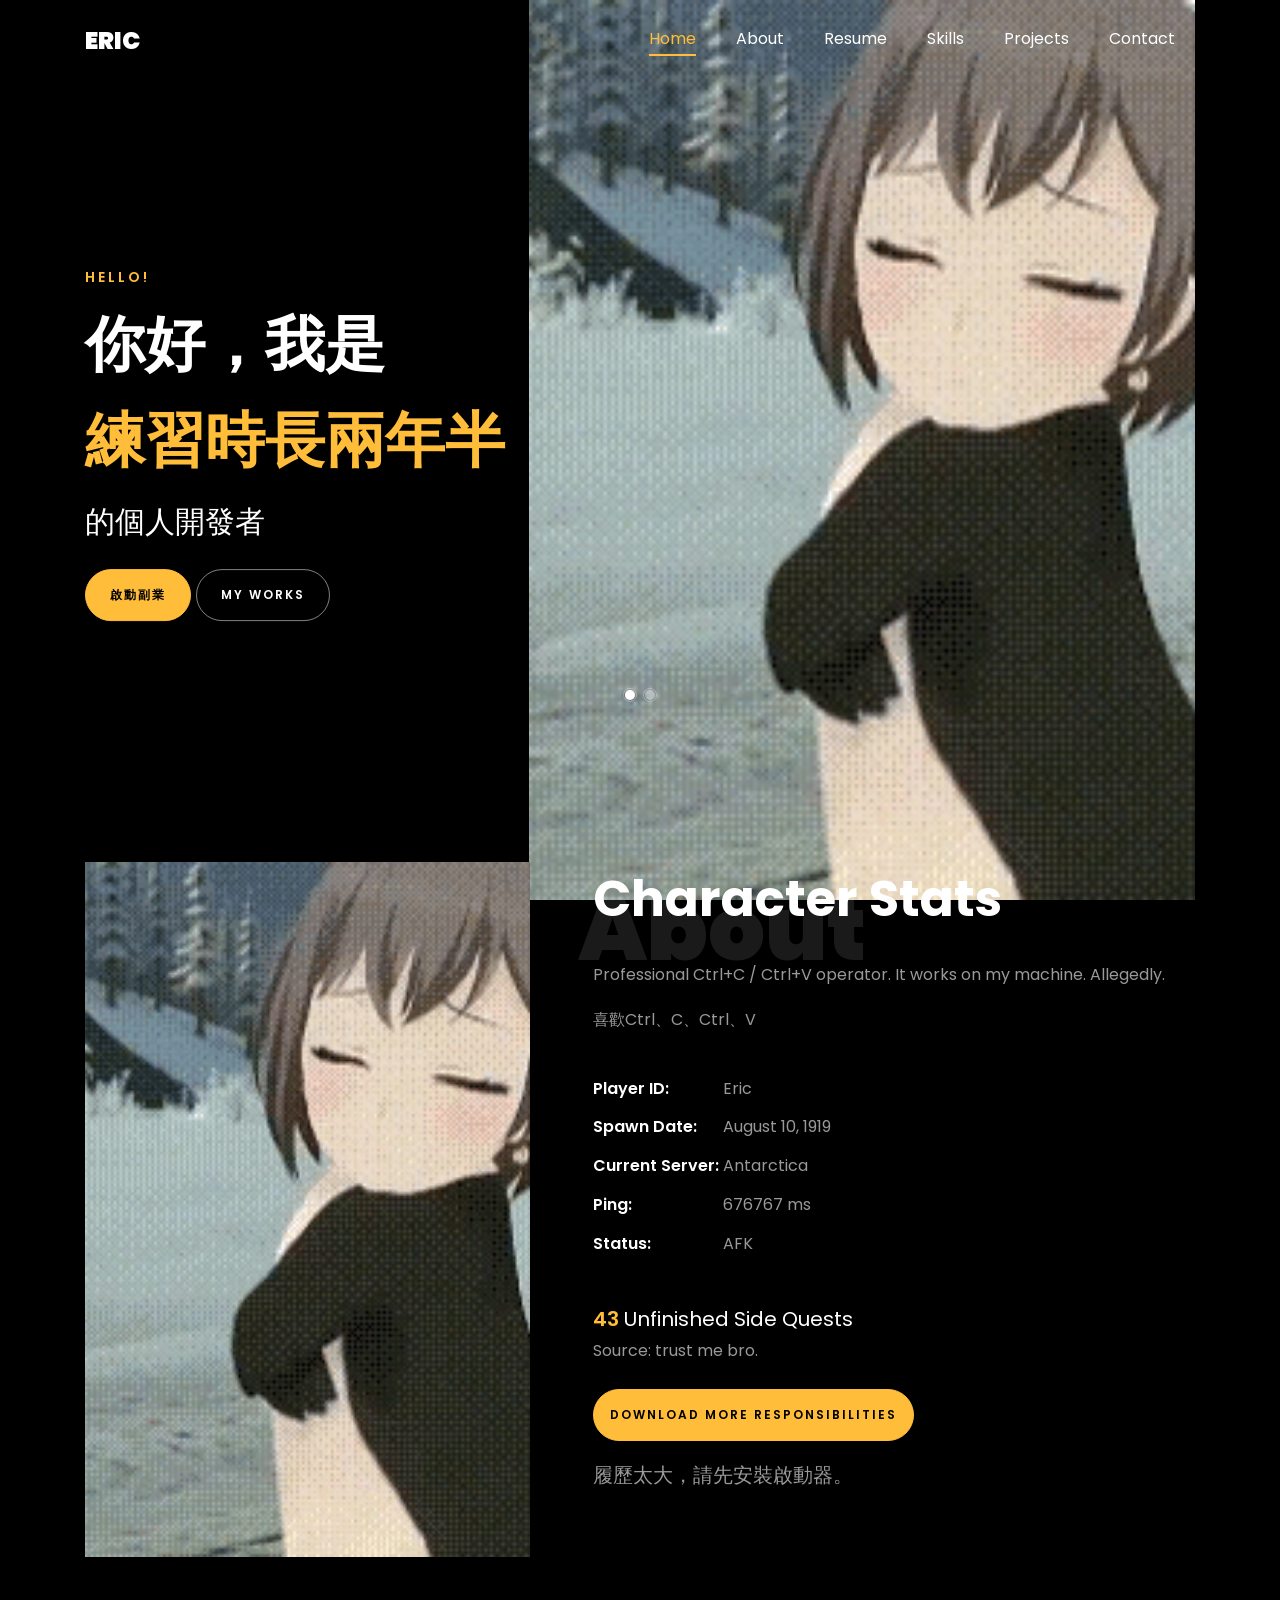
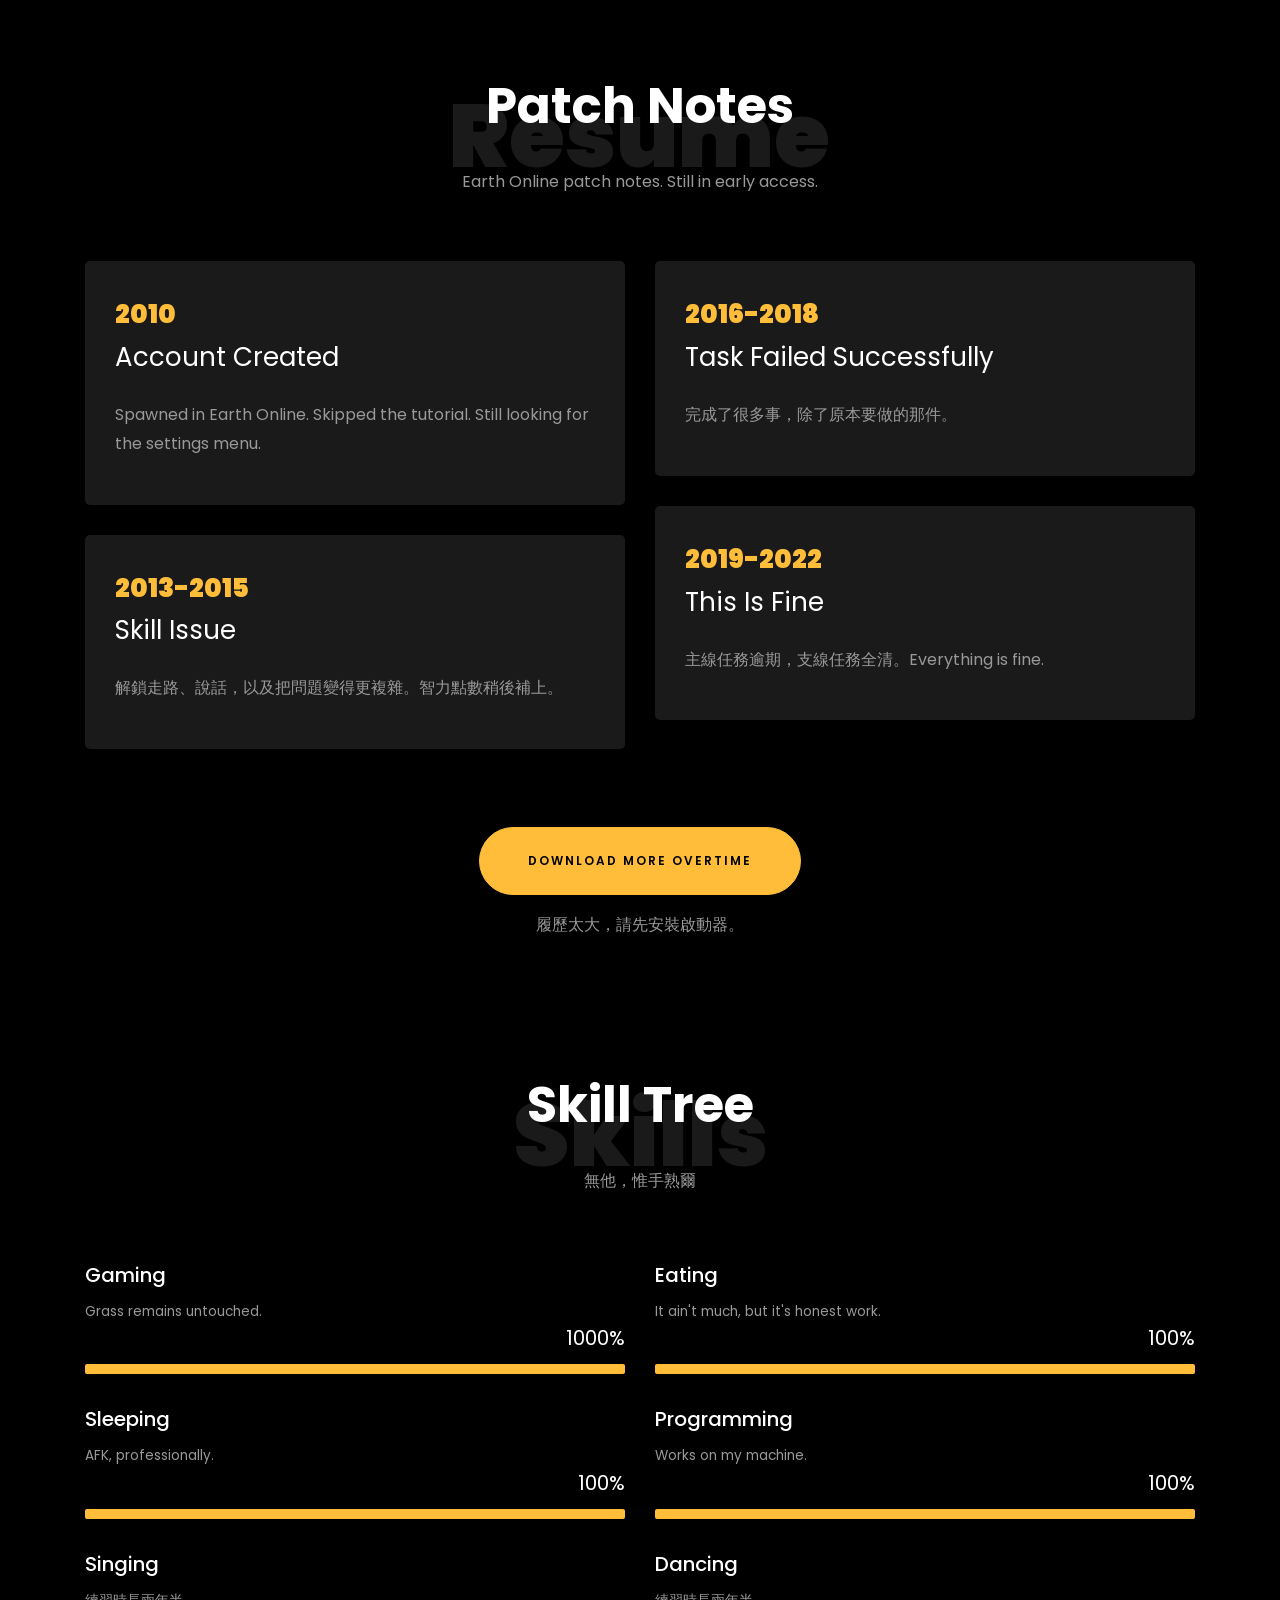
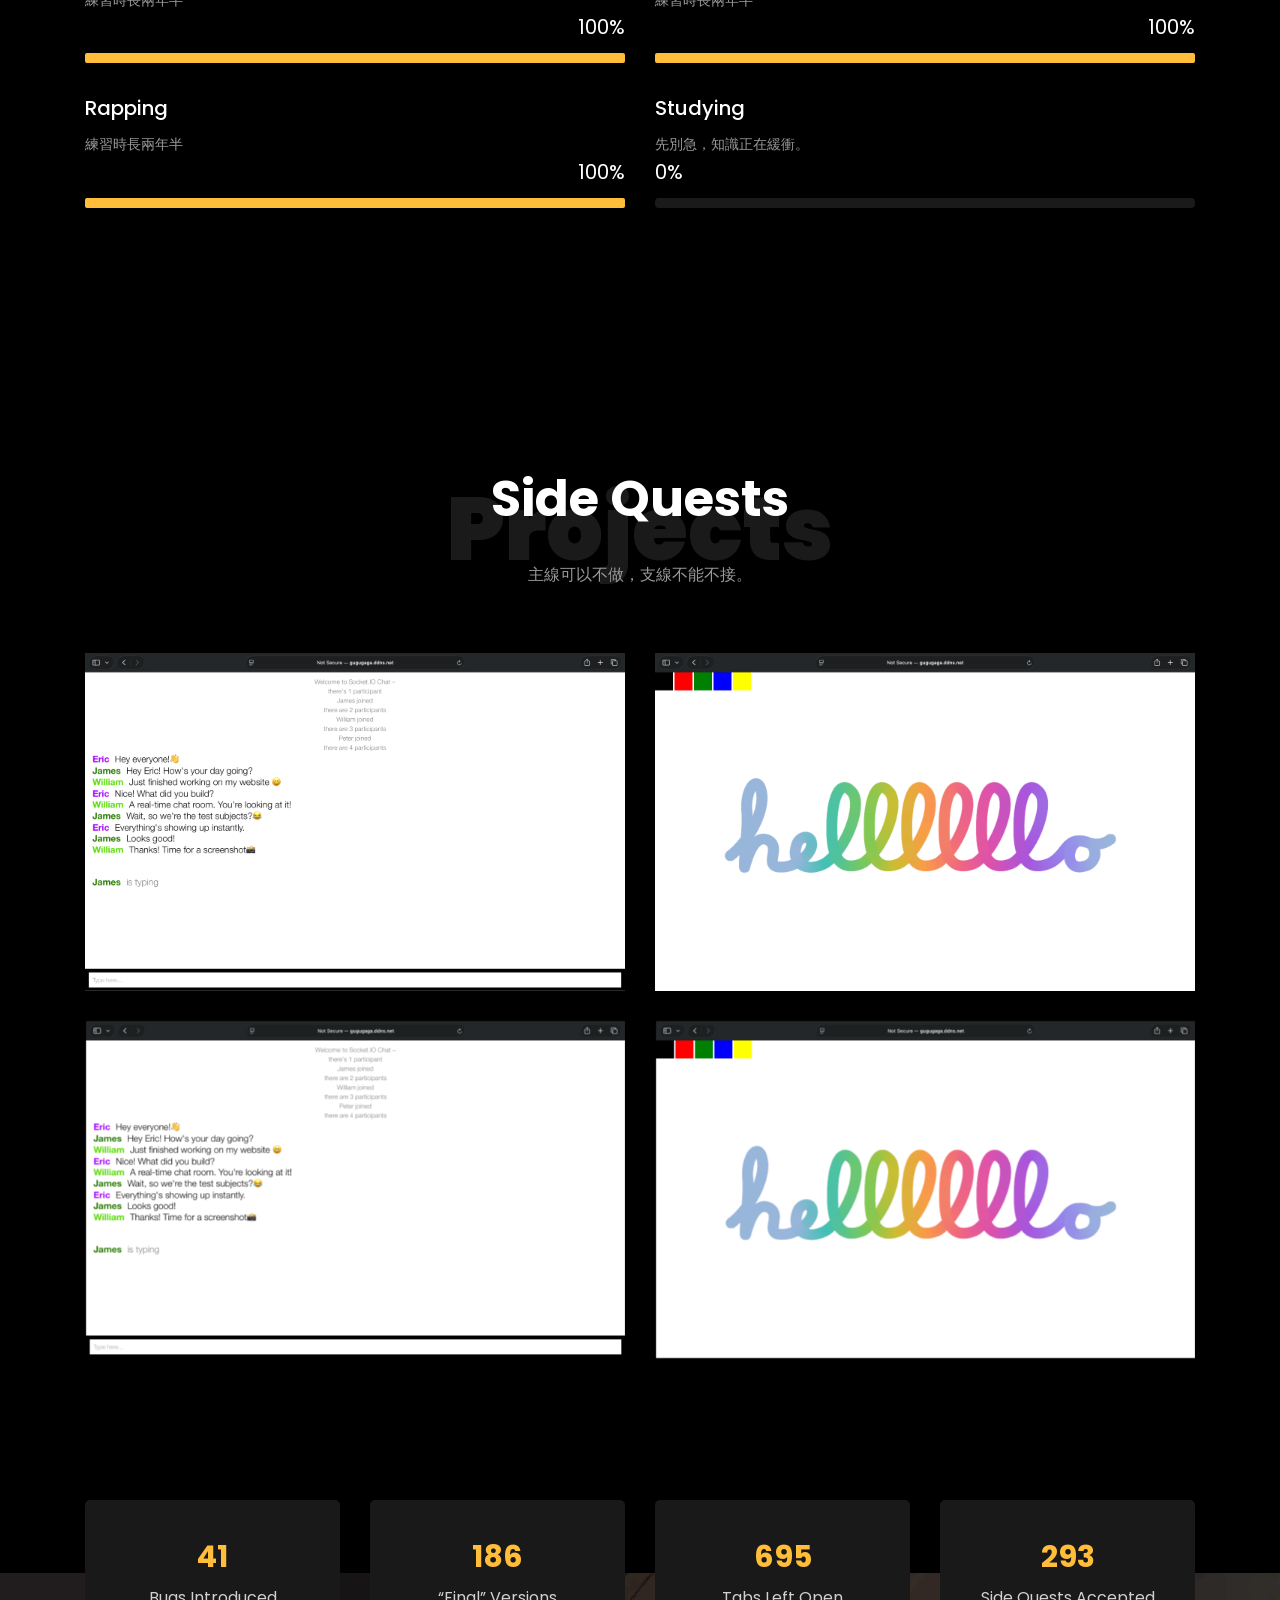
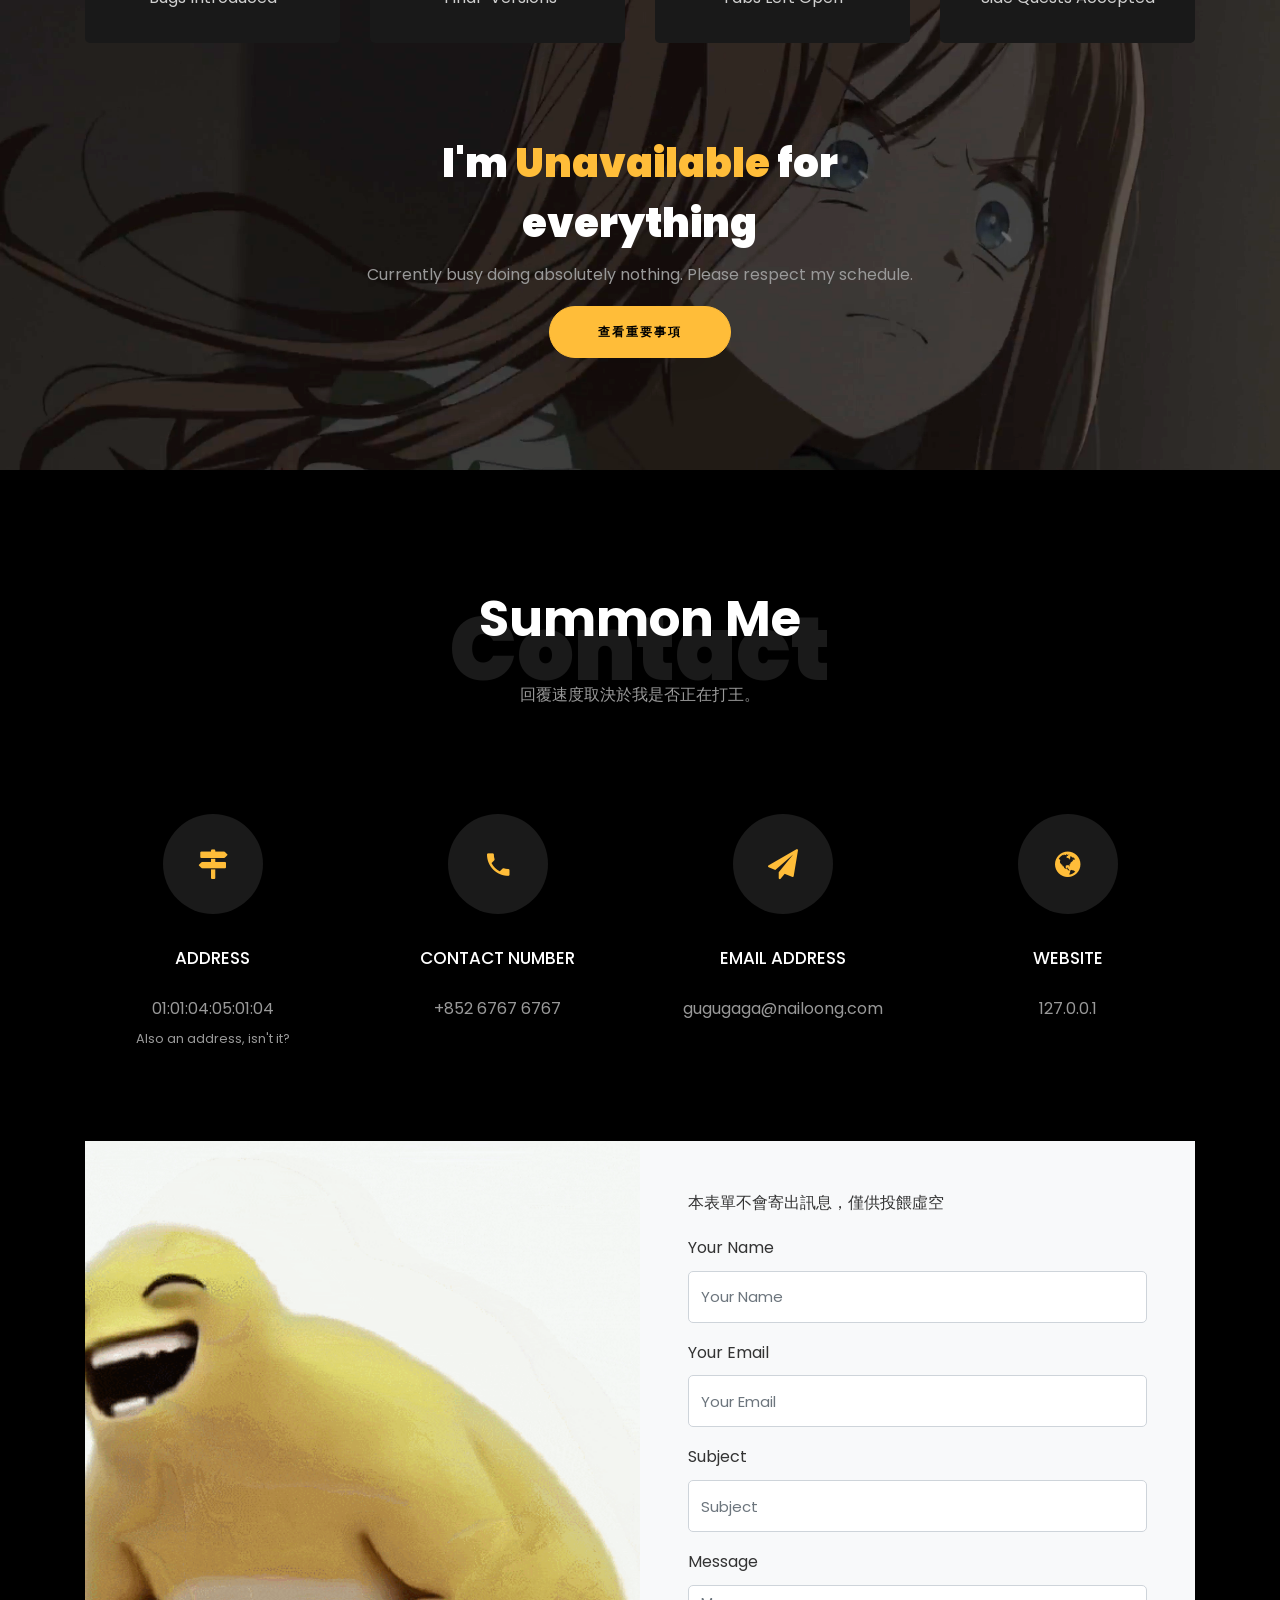
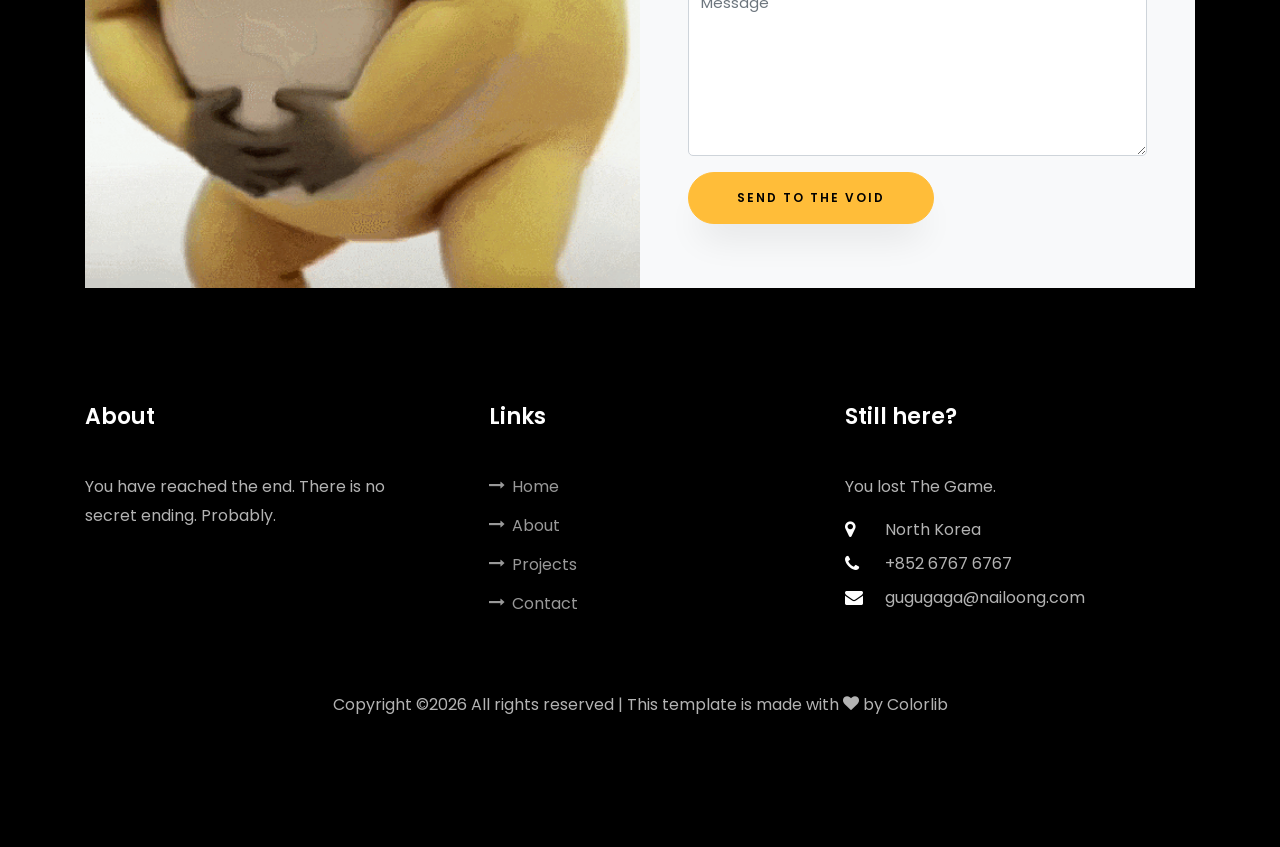
==== index.html @ 56b6d9bb "Make Projects a four-card grid matching screenshot proportions" ====
<!DOCTYPE html>
<html lang="en">
  <head>
    <title>Eric.exe — Task Failed Successfully</title>
	<link rel="icon" href="images/icon.png" type="image/png">
    <meta charset="utf-8">
    <meta name="viewport" content="width=device-width, initial-scale=1, shrink-to-fit=no">
    
    <link href="https://fonts.googleapis.com/css?family=Poppins:100,200,300,400,500,600,700,800,900" rel="stylesheet">

    <link rel="stylesheet" href="css/open-iconic-bootstrap.min.css">
    <link rel="stylesheet" href="css/animate.css">
    
    <link rel="stylesheet" href="css/owl.carousel.min.css">
    <link rel="stylesheet" href="css/owl.theme.default.min.css">
    <link rel="stylesheet" href="css/magnific-popup.css">

    <link rel="stylesheet" href="css/aos.css">

    <link rel="stylesheet" href="css/ionicons.min.css">
    
    <link rel="stylesheet" href="css/flaticon.css">
    <link rel="stylesheet" href="css/icomoon.css">
    <link rel="stylesheet" href="css/style.css">
    <link rel="stylesheet" href="css/meme.css">
  </head>
  <body data-spy="scroll" data-target=".site-navbar-target" data-offset="300">
	  
	  
    <nav class="navbar navbar-expand-lg navbar-dark ftco_navbar ftco-navbar-light site-navbar-target" id="ftco-navbar">
	    <div class="container">
	      <a class="navbar-brand" href="index.html">Eric</a>
	      <button class="navbar-toggler js-fh5co-nav-toggle fh5co-nav-toggle" type="button" data-toggle="collapse" data-target="#ftco-nav" aria-controls="ftco-nav" aria-expanded="false" aria-label="Toggle navigation">
	        <span class="oi oi-menu"></span> Menu
	      </button>

	      <div class="collapse navbar-collapse" id="ftco-nav">
	        <ul class="navbar-nav nav ml-auto">
	          <li class="nav-item"><a href="#home-section" class="nav-link"><span>Home</span></a></li>
	          <li class="nav-item"><a href="#about-section" class="nav-link"><span>About</span></a></li>
	          <li class="nav-item"><a href="#resume-section" class="nav-link"><span>Resume</span></a></li>
	          <li class="nav-item"><a href="#skills-section" class="nav-link"><span>Skills</span></a></li>
	          <li class="nav-item"><a href="#projects-section" class="nav-link"><span>Projects</span></a></li>
	          <li class="nav-item"><a href="#contact-section" class="nav-link"><span>Contact</span></a></li>
	        </ul>
	      </div>
	    </div>
	  </nav>
	  <section id="home-section" class="hero">
		  <div class="home-slider  owl-carousel">
	      <div class="slider-item ">
	      	<div class="overlay"></div>
	        <div class="container">
	          <div class="row d-md-flex no-gutters slider-text align-items-end justify-content-end" data-scrollax-parent="true">
	          	<div class="one-third js-fullheight order-md-last img" style="background-image:url(images/bg_1.gif);">
	          		<div class="overlay"></div>
	          	</div>
		          <div class="one-forth d-flex  align-items-center ftco-animate" data-scrollax=" properties: { translateY: '70%' }">
		          	<div class="text">
		          		<span class="subheading">Hello!</span>
			            <h1 class="mb-4 mt-3">你好，我是</h1>
			            <h1 class="mb-4 mt-3"><span>練習時長兩年半</span></h1>
			            <h2 class="mb-4">的個人開發者</h2>
			            <p><a href="https://ys.mihoyo.com/" target="_blank" rel="noopener noreferrer" class="btn btn-primary py-3 px-4">啟動副業</a> <a href="https://www.youtube.com/watch?v=dQw4w9WgXcQ" target="_blank" rel="noopener noreferrer" class="btn btn-white btn-outline-white py-3 px-4">My works</a></p>
		            </div>
		          </div>
	        	</div>
	        </div>
	      </div>

	      <div class="slider-item">
	      	<div class="overlay"></div>
	        <div class="container">
	          <div class="row d-flex no-gutters slider-text align-items-end justify-content-end" data-scrollax-parent="true">
	          	<div class="one-third js-fullheight order-md-last img" style="background-image:url(images/bg_2.webp);">
	          		<div class="overlay"></div>
	          	</div>
		          <div class="one-forth d-flex align-items-center ftco-animate" data-scrollax=" properties: { translateY: '70%' }">
		          	<div class="text">
		          		<span class="subheading">Hello!</span>
			            <h1 class="mb-4 mt-3">I'm the <span>Endmin.</span></h1>
                    <h2 class="mb-4">Let him cook. The factory is on fire.</h2>
			            <p><a href="https://endfield.gryphline.com/" target="_blank" rel="noopener noreferrer" class="btn btn-primary py-3 px-4">Let Me Cook</a> <a href="https://www.google.com/maps" target="_blank" rel="noopener noreferrer" class="btn btn-white btn-outline-white py-3 px-4">Touch Grass</a></p>
		            </div>
		          </div>
	        	</div>
	        </div>
	      </div>
	    </div>
    </section>

    <section class="ftco-about img ftco-section ftco-no-pb" id="about-section">
    	<div class="container">
    		<div class="row d-flex">
    			<div class="col-md-6 col-lg-5 d-flex">
    				<div class="img-about img d-flex align-items-stretch">
    					<div class="overlay"></div>
	    				<div class="img d-flex align-self-stretch align-items-center" style="background-image:url(images/bg_1.gif);">
	    				</div>
    				</div>
    			</div>
    			<div class="col-md-6 col-lg-7 pl-lg-5 pb-5">
    				<div class="row justify-content-start pb-3">
		          <div class="col-md-12 heading-section ftco-animate">
		          	<h1 class="big">About</h1>
		            <h2 class="mb-4">Character Stats</h2>
		            <p>Professional Ctrl+C / Ctrl+V operator. It works on my machine. Allegedly.</p>
					<p>喜歡Ctrl、C、Ctrl、V</p>
		            <ul class="about-info mt-4 px-md-0 px-2">
		            	<li class="d-flex"><span>Player ID:</span> <span>Eric</span></li>
		            	<li class="d-flex"><span>Spawn Date:</span> <span>August 10, 1919</span></li>
		            	<li class="d-flex"><span>Current Server:</span> <span>Antarctica</span></li>
		            	<li class="d-flex"><span>Ping:</span> <span>676767 ms</span></li>
		            	<li class="d-flex"><span>Status:</span> <span>AFK</span></li>
		            </ul>
		          </div>
		        </div>
	          <div class="counter-wrap ftco-animate d-flex mt-md-3">
              <div class="text">
              	<p class="mb-4">
	                <span class="number" data-number="120">120</span>
	                <span>Unfinished Side Quests</span>
                    <small class="d-block">Source: trust me bro.</small>
                </p>
                <p><a href="https://sg-public-api.hoyoverse.com/event/download_porter/trace/hyp_global/hyphoyoverse/default?url=https%3A%2F%2Fhoyoplay.hoyoverse.com%2F" class="btn btn-primary py-3 px-3">Download More Responsibilities</a></p>
                <p>履歷太大，請先安裝啟動器。</p>
              </div>
	          </div>
	        </div>
        </div>
    	</div>
    </section>

    <section class="ftco-section ftco-no-pb" id="resume-section">
    	<div class="container">
    		<div class="row justify-content-center pb-5">
          <div class="col-md-10 heading-section text-center ftco-animate">
          	<h1 class="big big-2">Resume</h1>
            <h2 class="mb-4">Patch Notes</h2>
            <p>Earth Online patch notes. Still in early access.</p>
          </div>
        </div>
		<div class="row">
			<div class="col-md-6">
				<div class="resume-wrap ftco-animate">
					<span class="date">2010</span>
					<h2>Account Created</h2>
					<p class="mt-4">Spawned in Earth Online. Skipped the tutorial. Still looking for the settings menu.</p>
				</div>
				<div class="resume-wrap ftco-animate">
					<span class="date">2013-2015</span>
					<h2>Skill Issue</h2>
					<p class="mt-4">解鎖走路、說話，以及把問題變得更複雜。智力點數稍後補上。</p>
				</div>
			</div>

			<div class="col-md-6">
				<div class="resume-wrap ftco-animate">
					<span class="date">2016-2018</span>
					<h2>Task Failed Successfully</h2>
					<p class="mt-4">完成了很多事，除了原本要做的那件。</p>
				</div>
				<div class="resume-wrap ftco-animate">
					<span class="date">2019-2022</span>
					<h2>This Is Fine</h2>
					<p class="mt-4">主線任務逾期，支線任務全清。Everything is fine.</p>
				</div>
			</div>
		</div>
    		<div class="row justify-content-center mt-5">
    			<div class="col-md-6 text-center ftco-animate">
    				<p><a href="https://launcher.gryphline.com/s/zpEg5p" class="btn btn-primary py-4 px-5">Download More Overtime</a></p>
                <p>履歷太大，請先安裝啟動器。</p>
    			</div>
    		</div>
    	</div>
    </section>


		<section class="ftco-section" id="skills-section">
			<div class="container">
				<div class="row justify-content-center pb-5">
          <div class="col-md-12 heading-section text-center ftco-animate">
          	<h1 class="big big-2">Skills</h1>
            <h2 class="mb-4">Skill Tree</h2>
            <p>無他，惟手熟爾</p>
          </div>
        </div>
				<div class="row">
					<div class="col-md-6 animate-box">
						<div class="progress-wrap ftco-animate">
							<h3>Gaming</h3>
                            <p class="skill-caption">Grass remains untouched.</p>
							<div class="progress">
							 	<div class="progress-bar color-1" role="progressbar" aria-valuenow="100"
							  	aria-valuemin="0" aria-valuemax="100" style="width:100%">
							    <span>1000%</span>
							  	</div>
							</div>
						</div>
					</div>
					<div class="col-md-6 animate-box">
						<div class="progress-wrap ftco-animate">
							<h3>Eating</h3>
                            <p class="skill-caption">It ain't much, but it's honest work.</p>
							<div class="progress">
							 	<div class="progress-bar color-2" role="progressbar" aria-valuenow="100"
							  	aria-valuemin="0" aria-valuemax="100" style="width:100%">
							    <span>100%</span>
							  	</div>
							</div>
						</div>
					</div>
					<div class="col-md-6 animate-box">
						<div class="progress-wrap ftco-animate">
							<h3>Sleeping</h3>
                            <p class="skill-caption">AFK, professionally.</p>
							<div class="progress">
							 	<div class="progress-bar color-3" role="progressbar" aria-valuenow="100"
							  	aria-valuemin="0" aria-valuemax="100" style="width:100%">
							    <span>100%</span>
							  	</div>
							</div>
						</div>
					</div>
					<div class="col-md-6 animate-box">
						<div class="progress-wrap ftco-animate">
							<h3>Programming</h3>
                            <p class="skill-caption">Works on my machine.</p>
							<div class="progress">
							 	<div class="progress-bar color-4" role="progressbar" aria-valuenow="100"
							  	aria-valuemin="0" aria-valuemax="100" style="width:100%">
							    <span>100%</span>
							  	</div>
							</div>
						</div>
					</div>
					<div class="col-md-6 animate-box">
						<div class="progress-wrap ftco-animate">
							<h3>Singing</h3>
                            <p class="skill-caption">練習時長兩年半</p>
							<div class="progress">
							 	<div class="progress-bar color-5" role="progressbar" aria-valuenow="100"
							  	aria-valuemin="0" aria-valuemax="100" style="width:100%">
							    <span>100%</span>
							  	</div>
							</div>
						</div>
					</div>
					<div class="col-md-6 animate-box">
						<div class="progress-wrap ftco-animate">
							<h3>Dancing</h3>
                            <p class="skill-caption">練習時長兩年半</p>
							<div class="progress">
							 	<div class="progress-bar color-5" role="progressbar" aria-valuenow="100"
							  	aria-valuemin="0" aria-valuemax="100" style="width:100%">
							    <span>100%</span>
							  	</div>
							</div>
						</div>
					</div>
					<div class="col-md-6 animate-box">
						<div class="progress-wrap ftco-animate">
							<h3>Rapping</h3>
                            <p class="skill-caption">練習時長兩年半</p>
							<div class="progress">
							 	<div class="progress-bar color-5" role="progressbar" aria-valuenow="100"
							  	aria-valuemin="0" aria-valuemax="100" style="width:100%">
							    <span>100%</span>
							  	</div>
							</div>
						</div>
					</div>
					<div class="col-md-6 animate-box">
						<div class="progress-wrap ftco-animate">
							<h3>Studying</h3>
                            <p class="skill-caption">先別急，知識正在緩衝。</p>
							<div class="progress">
							 	<div class="progress-bar color-6" role="progressbar" aria-valuenow="0"
							  	aria-valuemin="0" aria-valuemax="100" style="width:0%">
							    <span>0%</span>
							  	</div>
							</div>
						</div>
					</div>
				</div>
			</div>
		</section>
 

    <section class="ftco-section ftco-project" id="projects-section">
    	<div class="container">
    		<div class="row justify-content-center pb-5">
          <div class="col-md-12 heading-section text-center ftco-animate">
          	<h1 class="big big-2">Projects</h1>
            <h2 class="mb-4">Side Quests</h2>
            <p>主線可以不做，支線不能不接。</p>
          </div>
        </div>
        <div class="row">
          <div class="col-md-6">
            <div class="project img ftco-animate d-flex justify-content-center align-items-center" style="background-image: url(images/chat_app.png);">
              <div class="overlay"></div>
              <div class="text text-center p-4">
                <h3><a href="#">Branding &amp; Illustration Design</a></h3>
                <span>Web Design</span>
              </div>
            </div>
          </div>
          <div class="col-md-6">
            <div class="project img ftco-animate d-flex justify-content-center align-items-center" style="background-image: url(images/white_board.png);">
              <div class="overlay"></div>
              <div class="text text-center p-4">
                <h3><a href="#">Branding &amp; Illustration Design</a></h3>
                <span>Web Design</span>
              </div>
            </div>
          </div>
          <div class="col-md-6">
            <div class="project img ftco-animate d-flex justify-content-center align-items-center" style="background-image: url(images/chat_app.png);">
              <div class="overlay"></div>
              <div class="text text-center p-4">
                <h3><a href="#">Branding &amp; Illustration Design</a></h3>
                <span>Web Design</span>
              </div>
            </div>
          </div>
          <div class="col-md-6">
            <div class="project img ftco-animate d-flex justify-content-center align-items-center" style="background-image: url(images/white_board.png);">
              <div class="overlay"></div>
              <div class="text text-center p-4">
                <h3><a href="#">Branding &amp; Illustration Design</a></h3>
                <span>Web Design</span>
              </div>
            </div>
          </div>
        </div>
    	</div>
    </section>


    <section class="ftco-section ftco-no-pt ftco-no-pb ftco-counter img" id="section-counter">
    	<div class="container">
				<div class="row d-md-flex align-items-center">
          <div class="col-md d-flex justify-content-center counter-wrap ftco-animate">
            <div class="block-18">
              <div class="text">
                <strong class="number" data-number="114">114</strong>
                <span>Bugs Introduced</span>
              </div>
            </div>
          </div>
          <div class="col-md d-flex justify-content-center counter-wrap ftco-animate">
            <div class="block-18">
              <div class="text">
                <strong class="number" data-number="514">514</strong>
                <span>“Final” Versions</span>
              </div>
            </div>
          </div>
          <div class="col-md d-flex justify-content-center counter-wrap ftco-animate">
            <div class="block-18">
              <div class="text">
                <strong class="number" data-number="1919">1919</strong>
                <span>Tabs Left Open</span>
              </div>
            </div>
          </div>
          <div class="col-md d-flex justify-content-center counter-wrap ftco-animate">
            <div class="block-18">
              <div class="text">
                <strong class="number" data-number="810">810</strong>
                <span>Side Quests Accepted</span>
              </div>
            </div>
          </div>
        </div>
      </div>
    </section>

    <section class="ftco-section ftco-hireme img margin-top" style="background-image: url(images/bg_3.png)">
			<div class="container">
				<div class="row justify-content-center">
					<div class="col-md-7 ftco-animate text-center">
						<h2>I'm <span>Unavailable</span> for everything</h2>
						<p>Currently busy doing absolutely nothing. Please respect my schedule.</p>
						<p class="mb-0"><a href="https://ys.mihoyo.com/cloud/" target="_blank" rel="noopener noreferrer" class="btn btn-primary py-3 px-5">查看重要事項</a></p>
					</div>
				</div>
			</div>
		</section>

    <section class="ftco-section contact-section ftco-no-pb" id="contact-section">
      <div class="container">
      	<div class="row justify-content-center mb-5 pb-3">
          <div class="col-md-7 heading-section text-center ftco-animate">
            <h1 class="big big-2">Contact</h1>
            <h2 class="mb-4">Summon Me</h2>
            <p>回覆速度取決於我是否正在打王。</p>
          </div>
        </div>

        <div class="row d-flex contact-info mb-5">
          <div class="col-md-6 col-lg-3 d-flex ftco-animate">
          	<div class="align-self-stretch box p-4 text-center">
          		<div class="icon d-flex align-items-center justify-content-center">
          			<span class="icon-map-signs"></span>
          		</div>
          		<h3 class="mb-4">Address</h3>
	            <p>01:01:04:05:01:04<br><small>Also an address, isn't it?</small></p>
	          </div>
          </div>
          <div class="col-md-6 col-lg-3 d-flex ftco-animate">
          	<div class="align-self-stretch box p-4 text-center">
          		<div class="icon d-flex align-items-center justify-content-center">
          			<span class="icon-phone2"></span>
          		</div>
          		<h3 class="mb-4">Contact Number</h3>
	            <p>+852 6767 6767</p>
	          </div>
          </div>
          <div class="col-md-6 col-lg-3 d-flex ftco-animate">
          	<div class="align-self-stretch box p-4 text-center">
          		<div class="icon d-flex align-items-center justify-content-center">
          			<span class="icon-paper-plane"></span>
          		</div>
          		<h3 class="mb-4">Email Address</h3>
	            <p>gugugaga@nailoong.com</p>
	          </div>
          </div>
          <div class="col-md-6 col-lg-3 d-flex ftco-animate">
          	<div class="align-self-stretch box p-4 text-center">
          		<div class="icon d-flex align-items-center justify-content-center">
          			<span class="icon-globe"></span>
          		</div>
          		<h3 class="mb-4">Website</h3>
	            <p>127.0.0.1</p>
	          </div>
          </div>
        </div>

        <div class="row no-gutters block-9">
          <div class="col-md-6 order-md-last d-flex">
            <form id="void-form" class="bg-light p-4 p-md-5 contact-form" onsubmit="return false;" aria-describedby="void-note">
              <p id="void-note">本表單不會寄出訊息，僅供投餵虛空</p>
              <div class="form-group">
                <label for="void-name">Your Name</label>
                <input id="void-name" type="text" class="form-control" placeholder="Your Name">
              </div>
              <div class="form-group">
                <label for="void-email">Your Email</label>
                <input id="void-email" type="email" class="form-control" placeholder="Your Email">
              </div>
              <div class="form-group">
                <label for="void-subject">Subject</label>
                <input id="void-subject" type="text" class="form-control" placeholder="Subject">
              </div>
              <div class="form-group">
                <label for="void-message">Message</label>
                <textarea id="void-message" cols="30" rows="7" class="form-control" placeholder="Message"></textarea>
              </div>
              <div class="form-group">
                <button type="button" id="void-send" class="btn btn-primary py-3 px-5" disabled>Send to the Void</button>
                <p id="void-feedback" class="mt-3" role="status" aria-live="polite"></p>
                <noscript><p>虛空暫時離線。訊息未寄出。</p></noscript>
              </div>
            </form>
          
          </div>

          <div class="col-md-6 d-flex">
          	<div class="img" style="background-image: url(images/about.gif);"></div>
          </div>
        </div>
      </div>
    </section>
		

    <footer class="ftco-footer ftco-section">
      <div class="container">
        <div class="row mb-5">
          <div class="col-md">
            <div class="ftco-footer-widget mb-4">
              <h2 class="ftco-heading-2">About</h2>
              <p>You have reached the end. There is no secret ending. Probably.</p>
            </div>
          </div>
          <div class="col-md">
            <div class="ftco-footer-widget mb-4 ml-md-4">
              <h2 class="ftco-heading-2">Links</h2>
              <ul class="list-unstyled">
                <li><a href="#home-section"><span class="icon-long-arrow-right mr-2"></span>Home</a></li>
                <li><a href="#about-section"><span class="icon-long-arrow-right mr-2"></span>About</a></li>
                <li><a href="#projects-section"><span class="icon-long-arrow-right mr-2"></span>Projects</a></li>
                <li><a href="#contact-section"><span class="icon-long-arrow-right mr-2"></span>Contact</a></li>
              </ul>
            </div>
          </div>

          <div class="col-md">
            <div class="ftco-footer-widget mb-4">
            	<h2 class="ftco-heading-2">Still here?</h2>
            	<p>You lost The Game.</p>
            	<div class="block-23 mb-3">
	              <ul>
	                <li><span class="icon icon-map-marker"></span><span class="text">North Korea</span></li>
	                <li><span class="icon icon-phone"></span><span class="text">+852 6767 6767</span></li>
	                <li><span class="icon icon-envelope"></span><span class="text">gugugaga@nailoong.com</span></li>
	              </ul>
	            </div>
            </div>
          </div>
        </div>
        <div class="row">
          <div class="col-md-12 text-center">

            <p><!-- Link back to Colorlib can't be removed. Template is licensed under CC BY 3.0. -->
  Copyright &copy;<script>document.write(new Date().getFullYear());</script> All rights reserved | This template is made with <i class="icon-heart color-danger" aria-hidden="true"></i> by <a href="https://colorlib.com" target="_blank">Colorlib</a>
  <!-- Link back to Colorlib can't be removed. Template is licensed under CC BY 3.0. --></p>
          </div>
        </div>
      </div>
    </footer>
    
  

  <!-- loader -->
  <div id="ftco-loader" class="fullscreen"><svg class="circular" width="48px" height="48px"><circle class="path-bg" cx="24" cy="24" r="22" fill="none" stroke-width="4" stroke="#eeeeee"/><circle class="path" cx="24" cy="24" r="22" fill="none" stroke-width="4" stroke-miterlimit="10" stroke="#F96D00"/></svg></div>


  <script src="js/meme.js"></script>
  <script src="js/jquery.min.js"></script>
  <script src="js/jquery-migrate-3.0.1.min.js"></script>
  <script src="js/popper.min.js"></script>
  <script src="js/bootstrap.min.js"></script>
  <script src="js/jquery.easing.1.3.js"></script>
  <script src="js/jquery.waypoints.min.js"></script>
  <script src="js/jquery.stellar.min.js"></script>
  <script src="js/owl.carousel.min.js"></script>
  <script src="js/jquery.magnific-popup.min.js"></script>
  <script src="js/aos.js"></script>
  <script src="js/jquery.animateNumber.min.js"></script>
  <script src="js/scrollax.min.js"></script>
  
  <script src="js/main.js"></script>
    
  </body>
</html>
---- css/meme.css ----
/* Small usability overrides; the original Colorlib layout stays intact. */
a:focus-visible, button:focus-visible, input:focus-visible, textarea:focus-visible {
  outline: 3px solid #ffbd39;
  outline-offset: 4px;
}
.ftco-animate { opacity: 1; visibility: visible; }
.home-slider:not(.owl-loaded) { display: block; }
.home-slider:not(.owl-loaded) .slider-item + .slider-item { margin-top: 2rem; }
.owl-carousel.home-slider .slider-item,
.owl-carousel.home-slider .slider-item .slider-text { height: max(650px, 100svh); }
.owl-carousel.home-slider .slider-item .slider-text .one-third { height: 100% !important; }
.owl-carousel.home-slider .slider-item .slider-text .one-forth { max-width: 100%; }
/* Keep the banner clickable without covering the overlapping counter cards. */
.ftco-hireme { z-index: 0; }
#section-counter { z-index: 1; }
/* Match the project screenshots' 16:10 proportions at every screen size. */
#projects-section .project {
  height: auto;
  aspect-ratio: 16 / 10;
  background-size: contain;
}
#projects-section .project .text { position: absolute; }
.skill-caption { font-size: .85rem; margin-bottom: 2.5rem; }
.progress-bar[aria-valuenow="0"] span { left: 0; right: auto; }
.contact-form label, #void-note, #void-feedback, .contact-form noscript { color: #333; }
.contact-form .btn { white-space: normal; }
@media (max-width: 575.98px) {
  .owl-carousel.home-slider .slider-item .slider-text h1 { font-size: clamp(30px, 8vw, 40px); }
  .owl-carousel.home-slider .slider-item .slider-text h2 { font-size: 24px; }
  .owl-carousel.home-slider .slider-item .slider-text .one-forth { padding: 5rem 1rem 3rem; }
  .about-info li { flex-wrap: wrap; }
  .btn { white-space: normal; }
}
@media (prefers-reduced-motion: reduce) {
  *, *::before, *::after { animation: none !important; transition: none !important; scroll-behavior: auto !important; }
  [data-scrollax] { transform: none !important; }
}
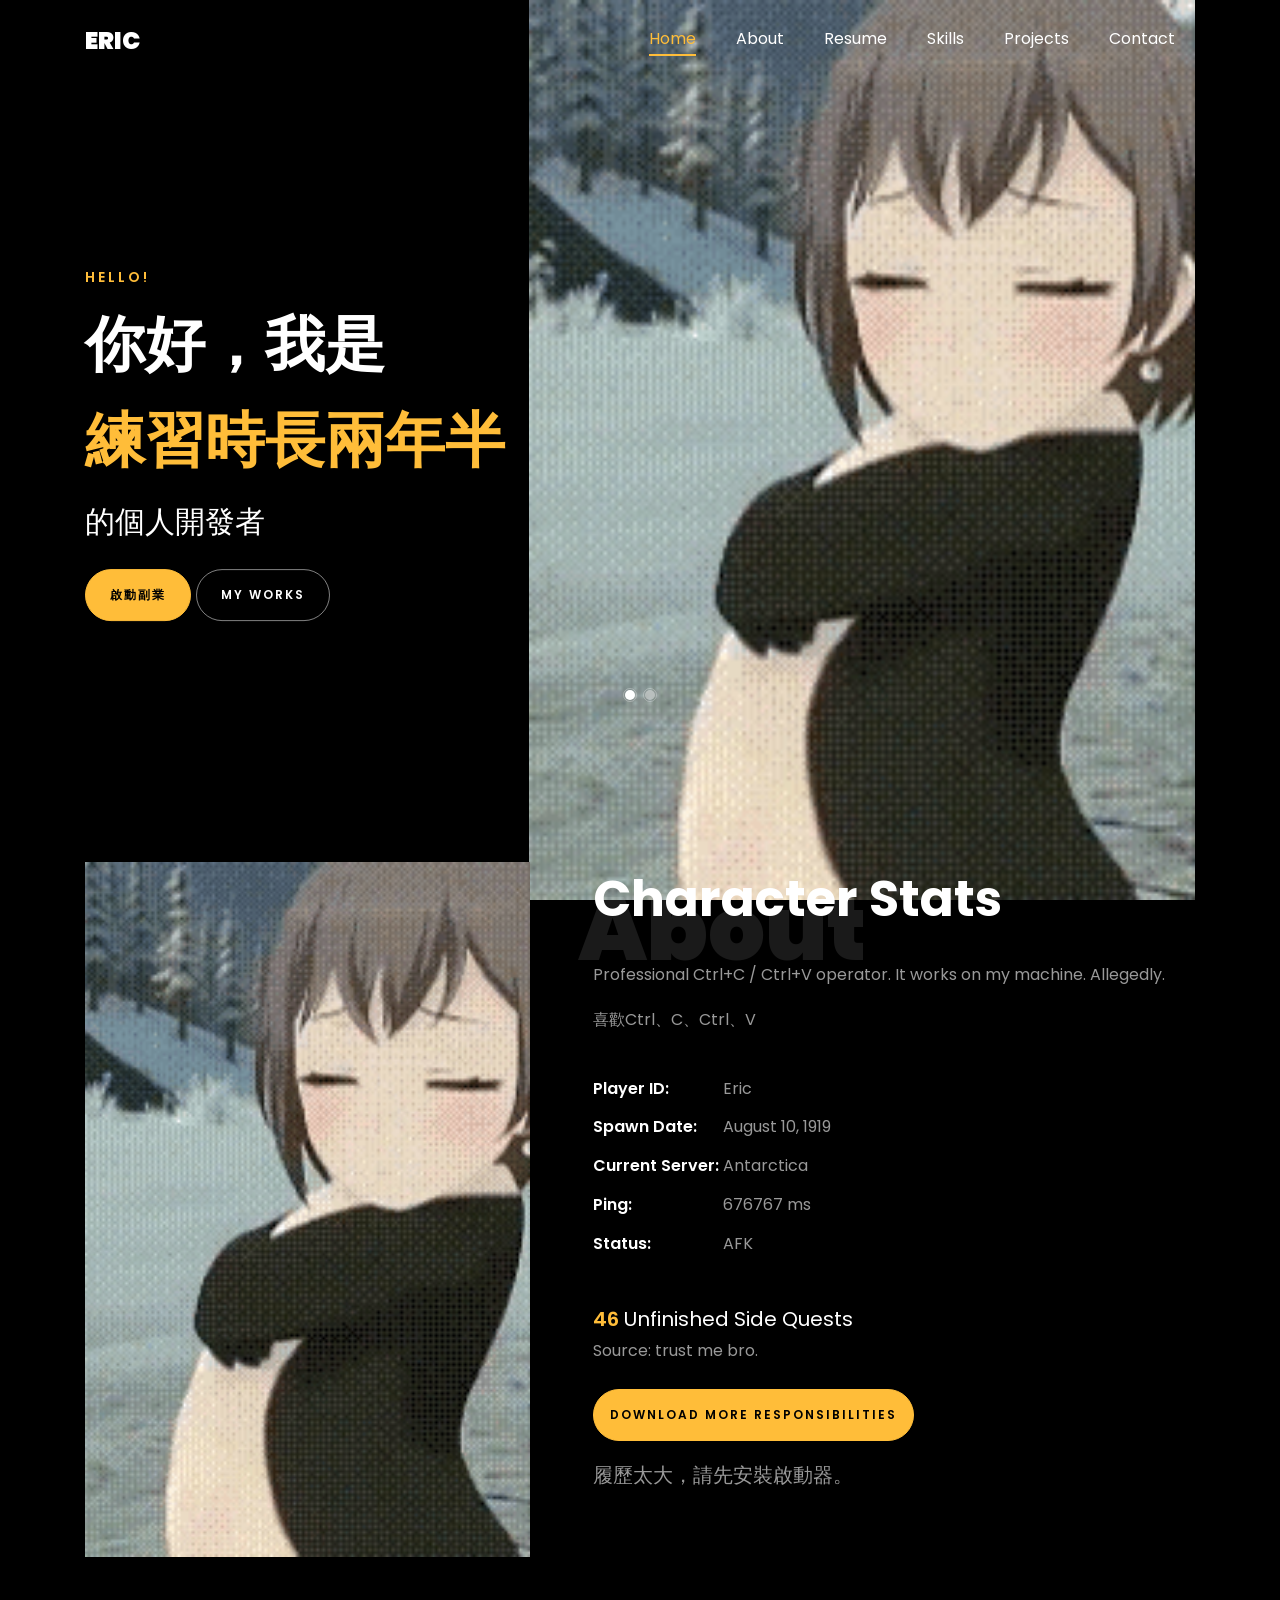
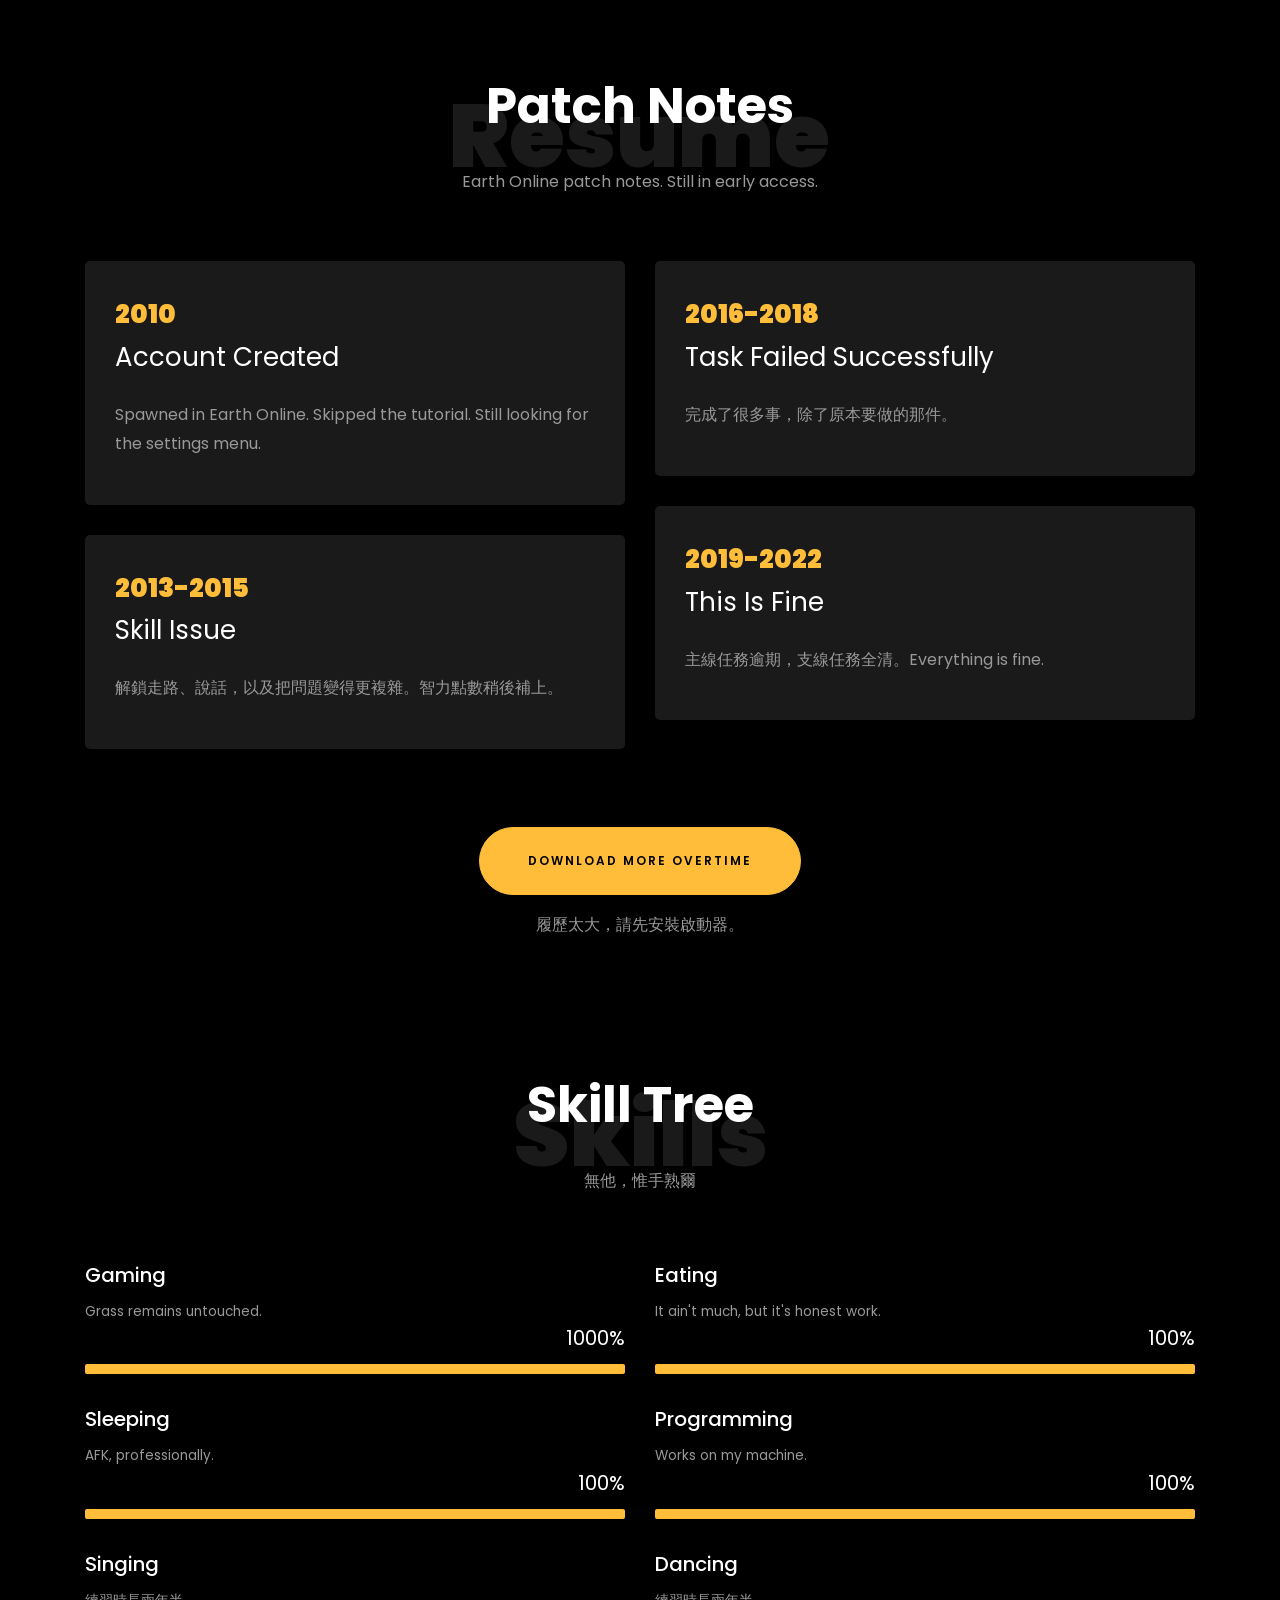
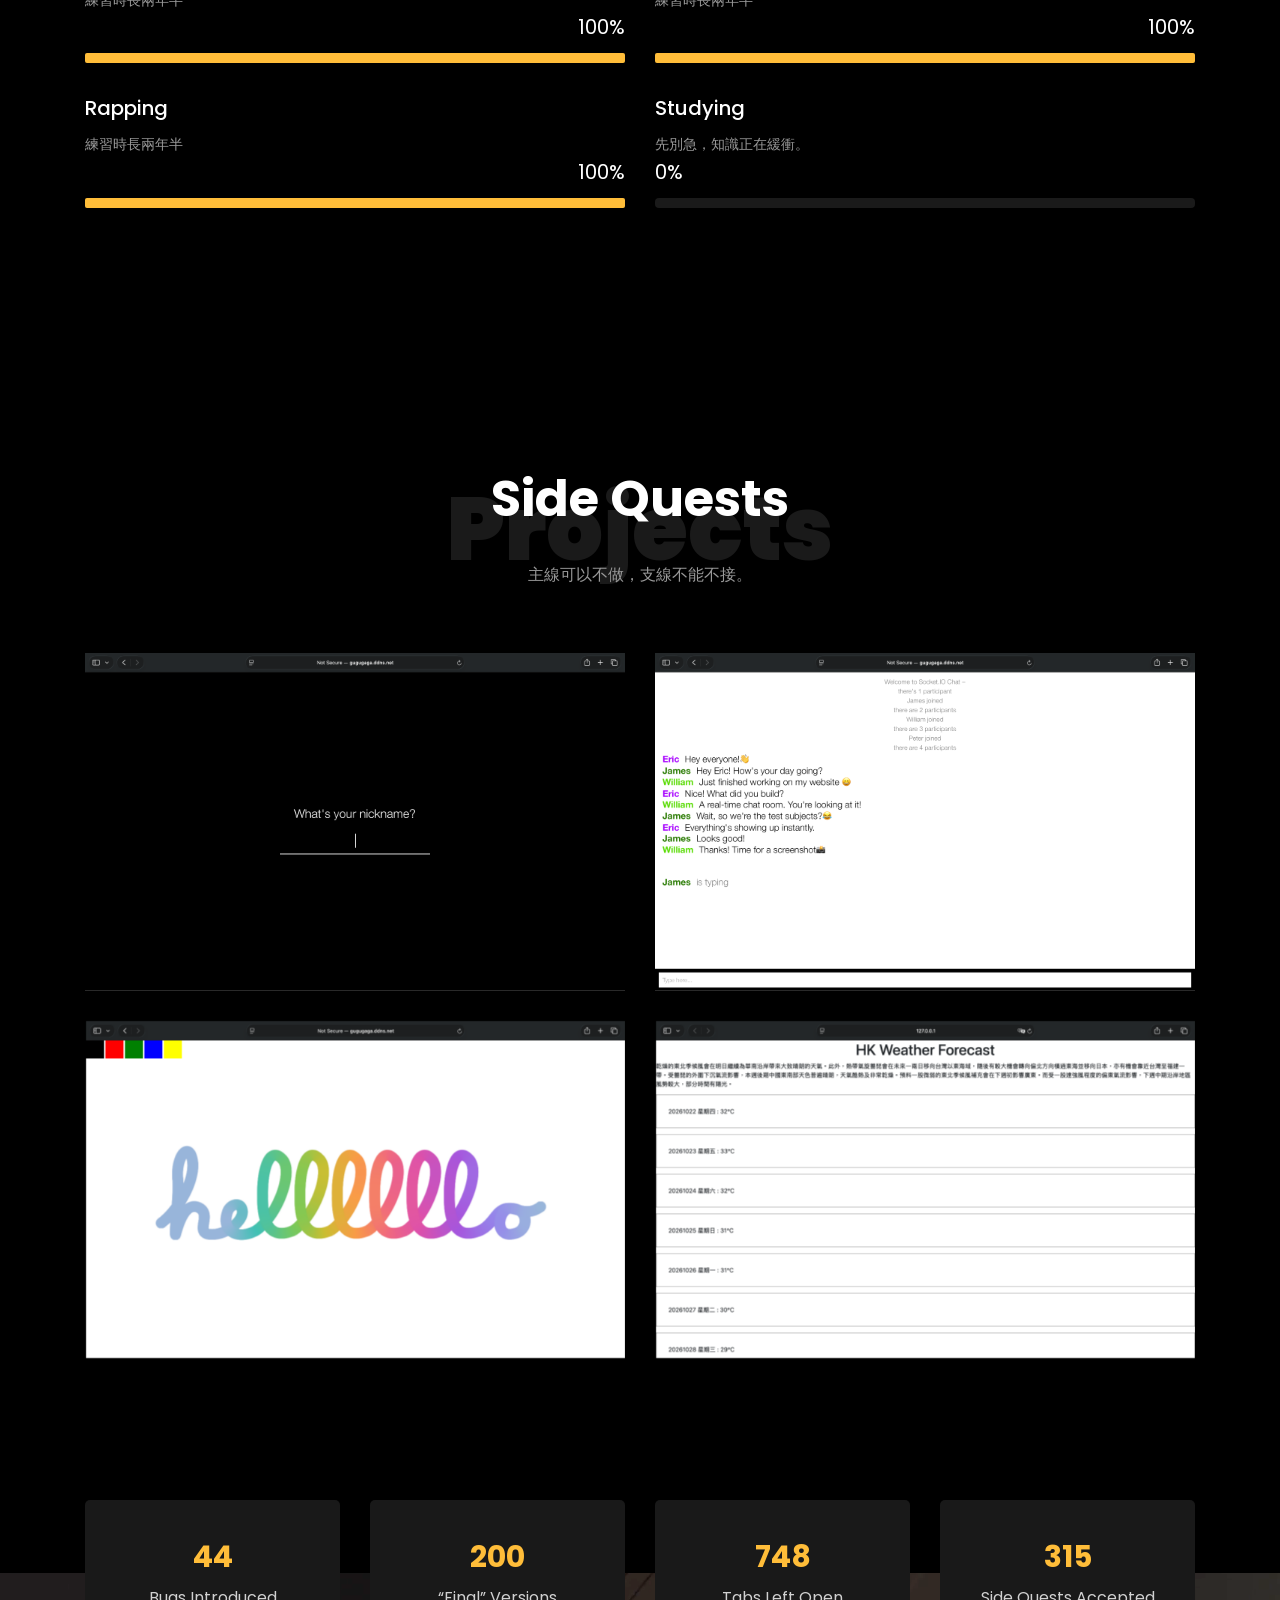
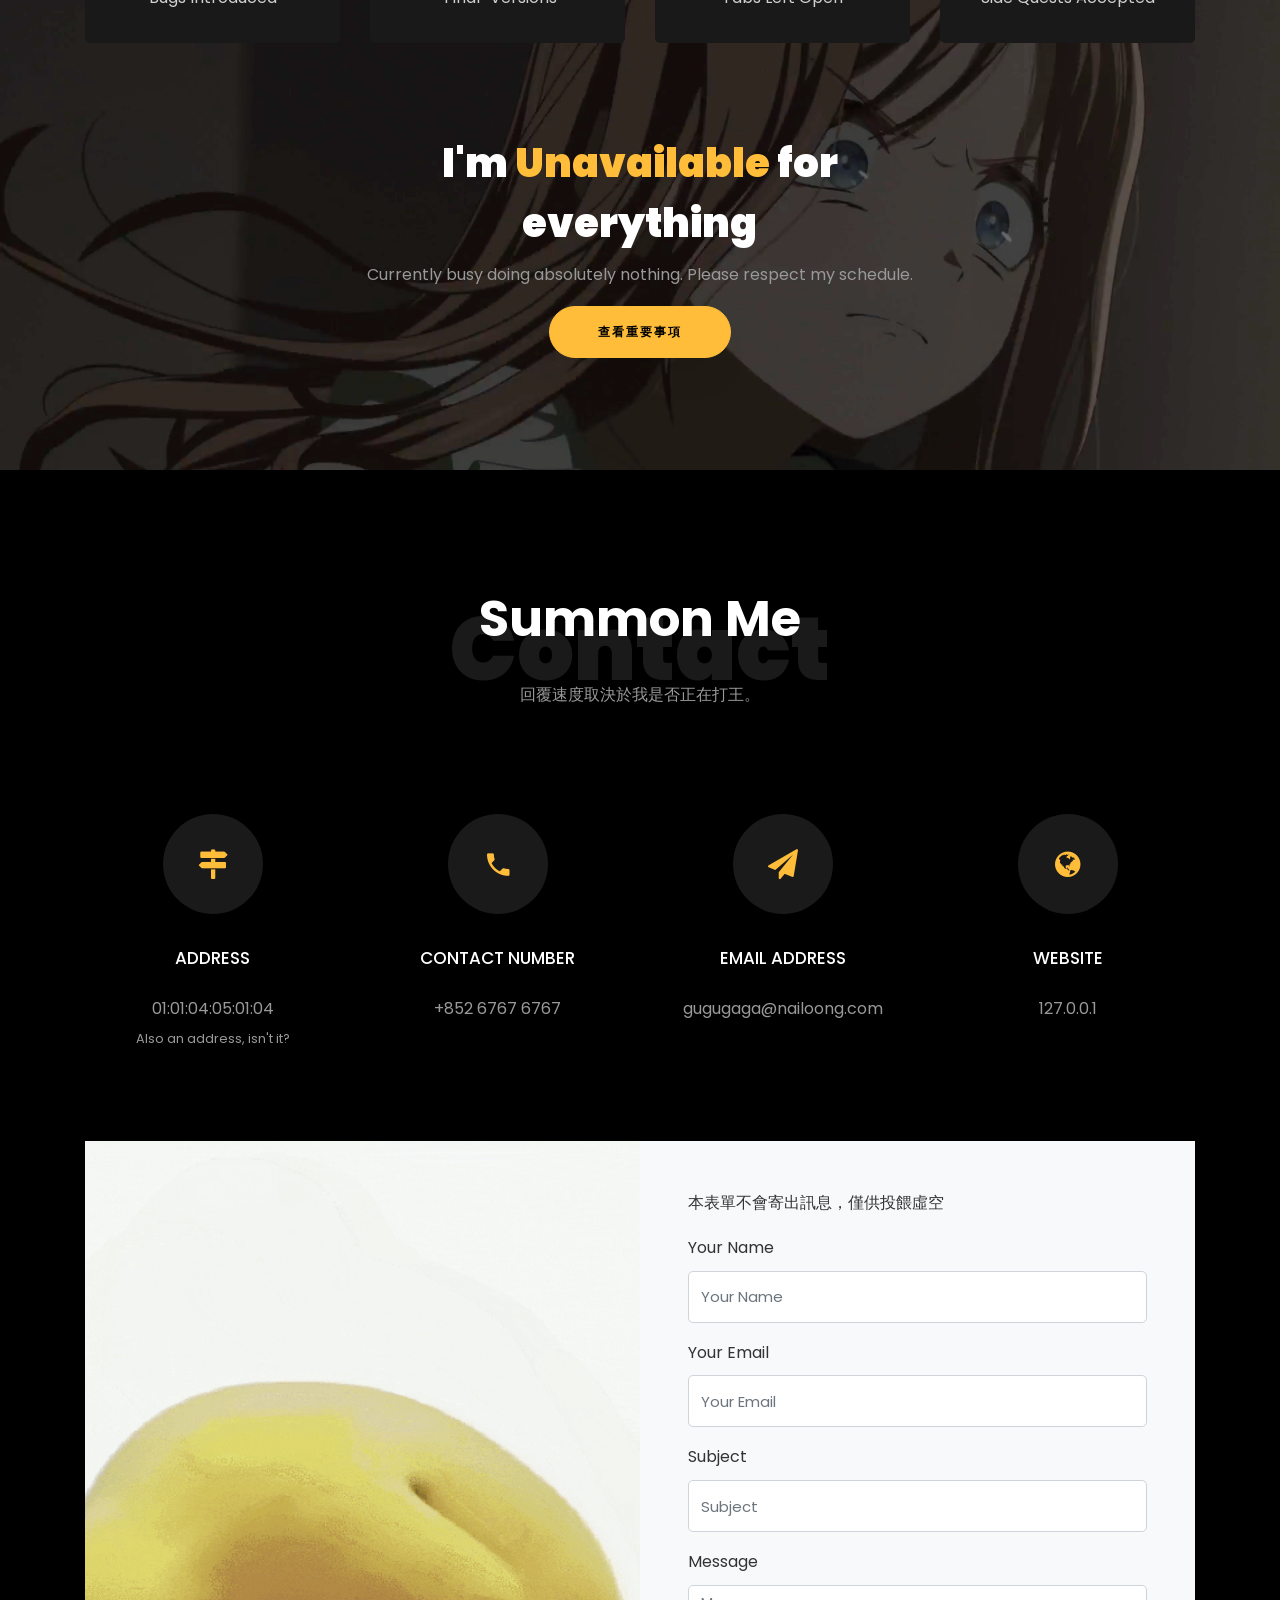
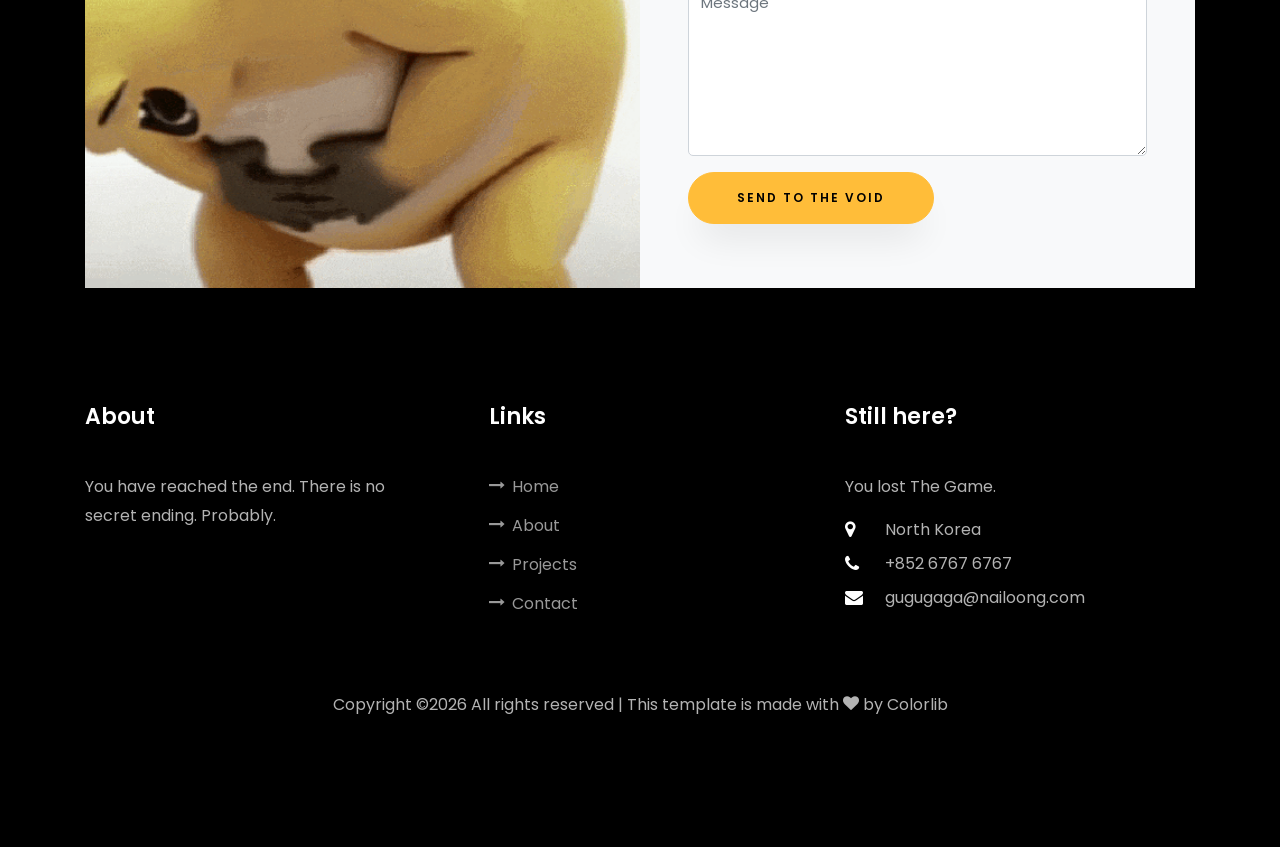
==== commit d33d7c33: "Changing Photos" ====
--- a/index.html
+++ b/index.html
@@ -299,7 +299,7 @@
         </div>
         <div class="row">
           <div class="col-md-6">
-            <div class="project img ftco-animate d-flex justify-content-center align-items-center" style="background-image: url(images/chat_app.png);">
+            <div class="project img ftco-animate d-flex justify-content-center align-items-center" style="background-image: url(images/chat_1.png);">
               <div class="overlay"></div>
               <div class="text text-center p-4">
                 <h3><a href="#">Branding &amp; Illustration Design</a></h3>
@@ -308,7 +308,7 @@
             </div>
           </div>
           <div class="col-md-6">
-            <div class="project img ftco-animate d-flex justify-content-center align-items-center" style="background-image: url(images/white_board.png);">
+            <div class="project img ftco-animate d-flex justify-content-center align-items-center" style="background-image: url(images/chat_2.png);">
               <div class="overlay"></div>
               <div class="text text-center p-4">
                 <h3><a href="#">Branding &amp; Illustration Design</a></h3>
@@ -317,7 +317,7 @@
             </div>
           </div>
           <div class="col-md-6">
-            <div class="project img ftco-animate d-flex justify-content-center align-items-center" style="background-image: url(images/chat_app.png);">
+            <div class="project img ftco-animate d-flex justify-content-center align-items-center" style="background-image: url(images/whiteboard.png);">
               <div class="overlay"></div>
               <div class="text text-center p-4">
                 <h3><a href="#">Branding &amp; Illustration Design</a></h3>
@@ -326,7 +326,7 @@
             </div>
           </div>
           <div class="col-md-6">
-            <div class="project img ftco-animate d-flex justify-content-center align-items-center" style="background-image: url(images/white_board.png);">
+            <div class="project img ftco-animate d-flex justify-content-center align-items-center" style="background-image: url(images/weather.png);">
               <div class="overlay"></div>
               <div class="text text-center p-4">
                 <h3><a href="#">Branding &amp; Illustration Design</a></h3>
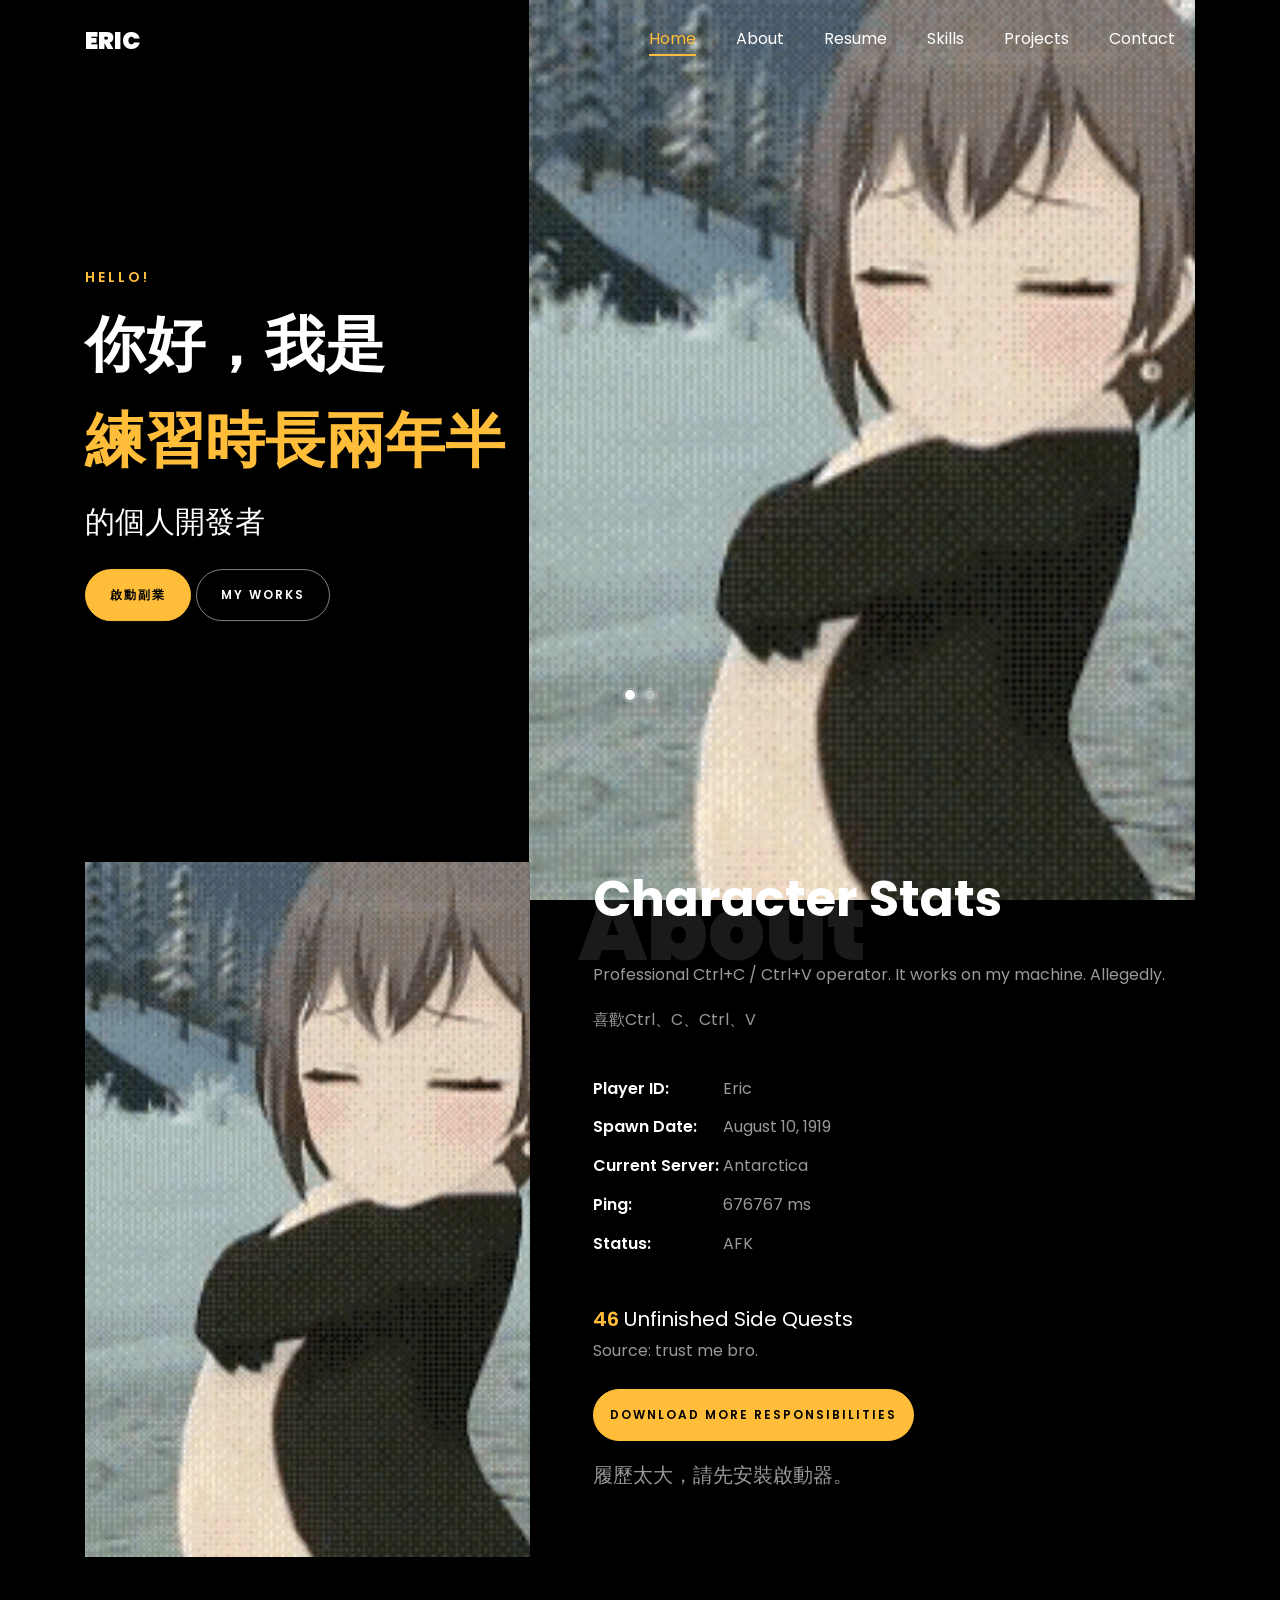
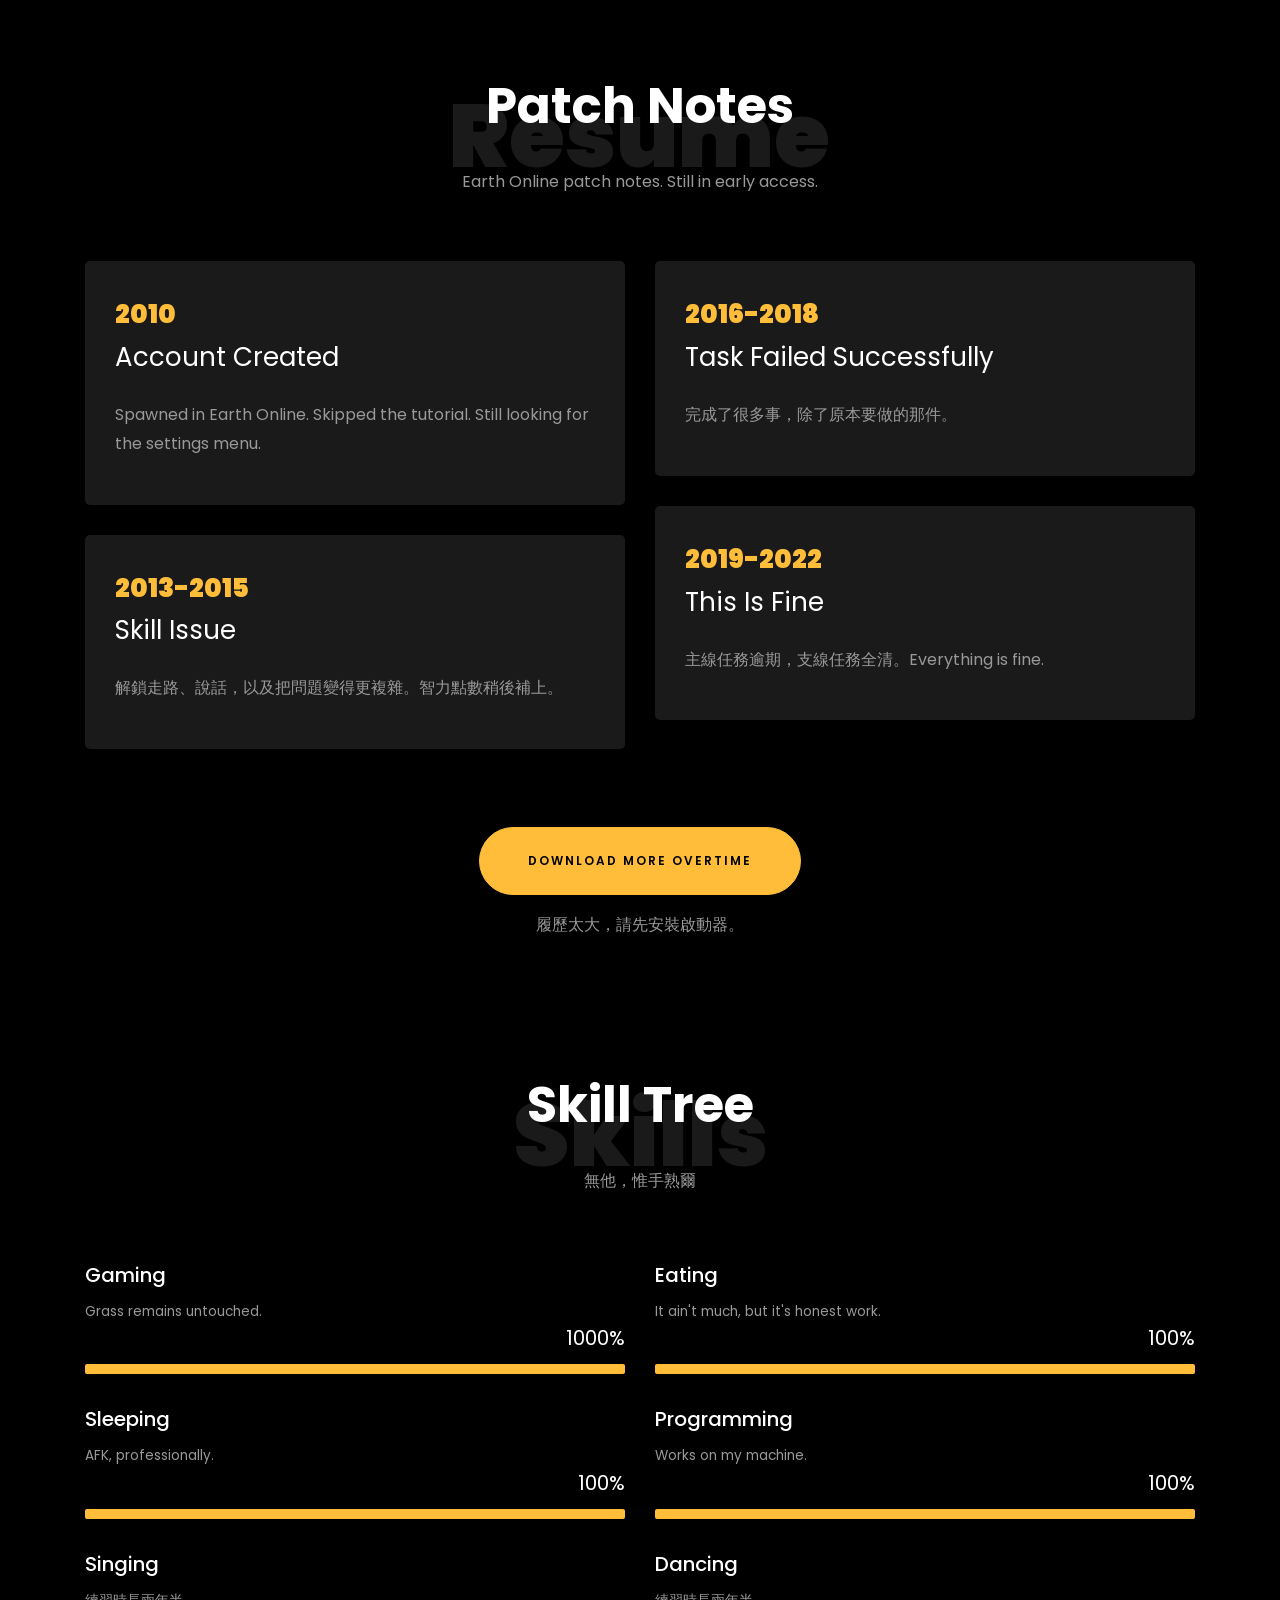
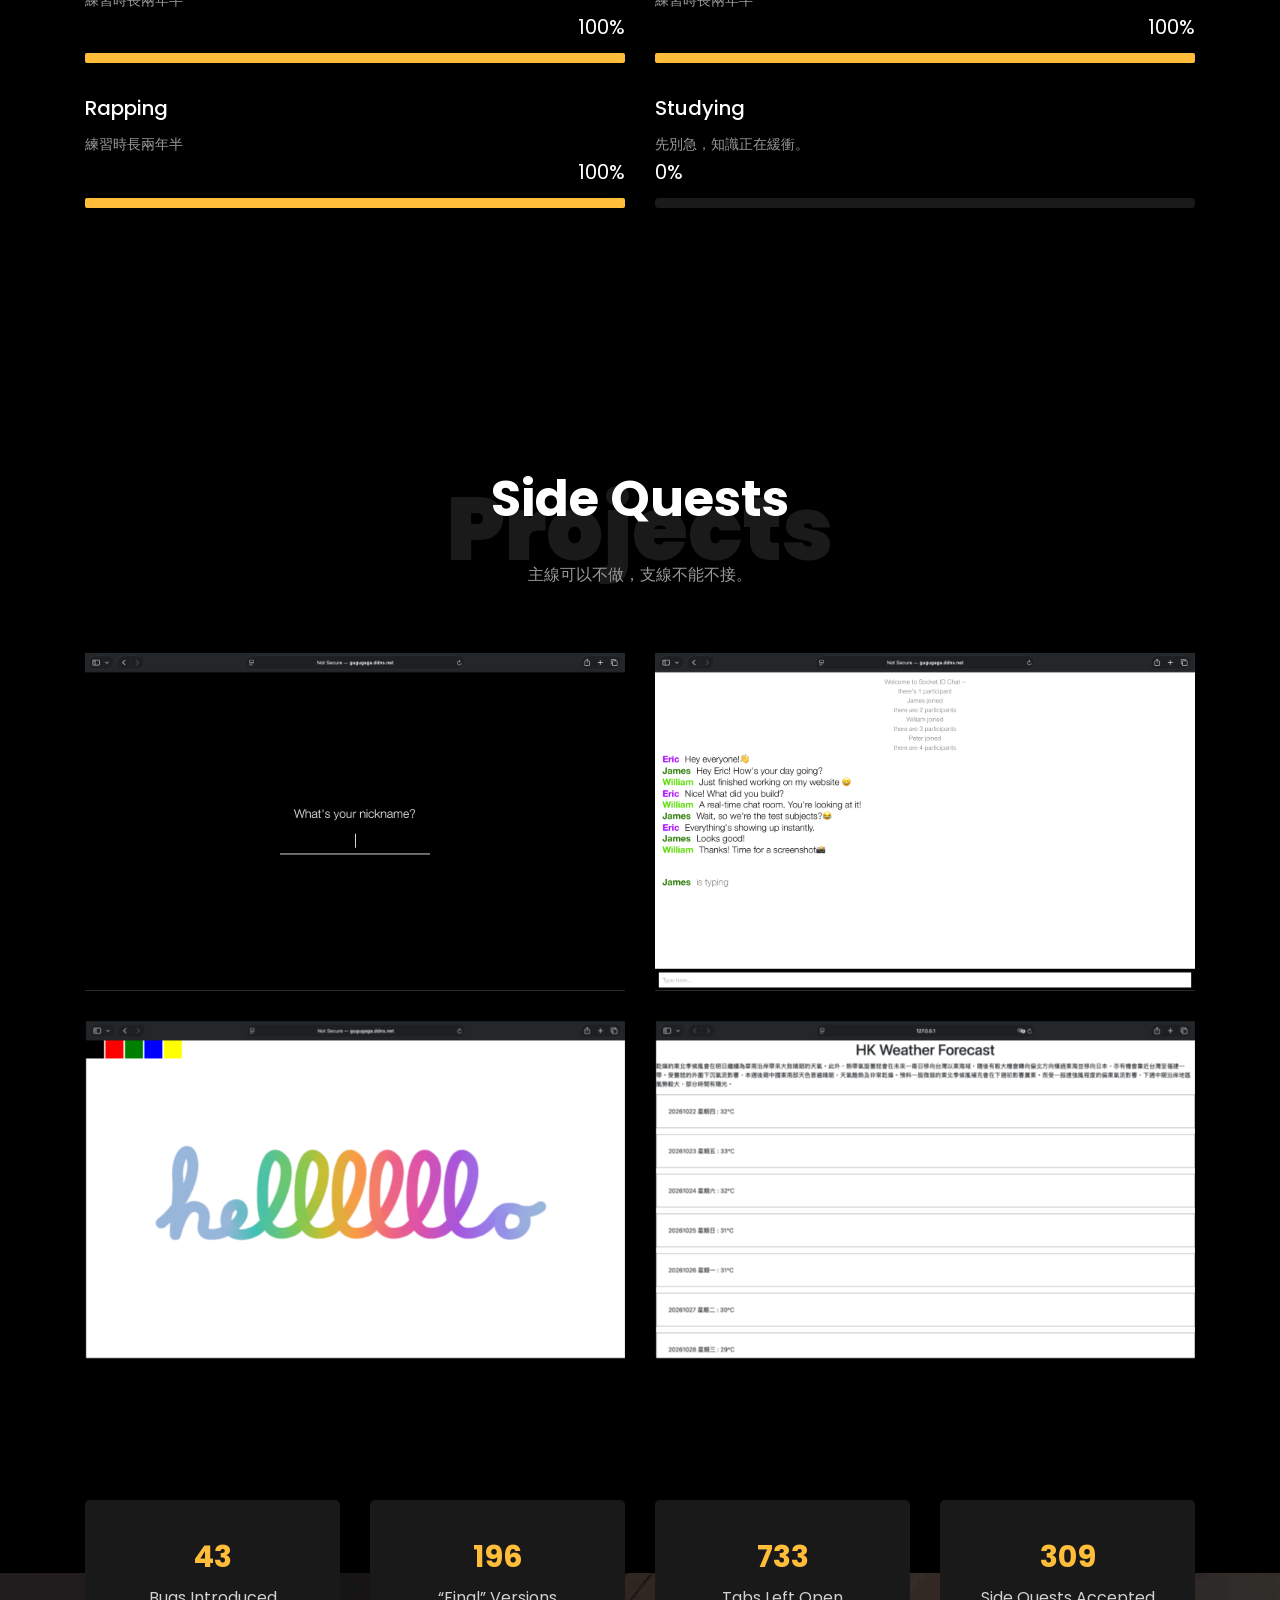
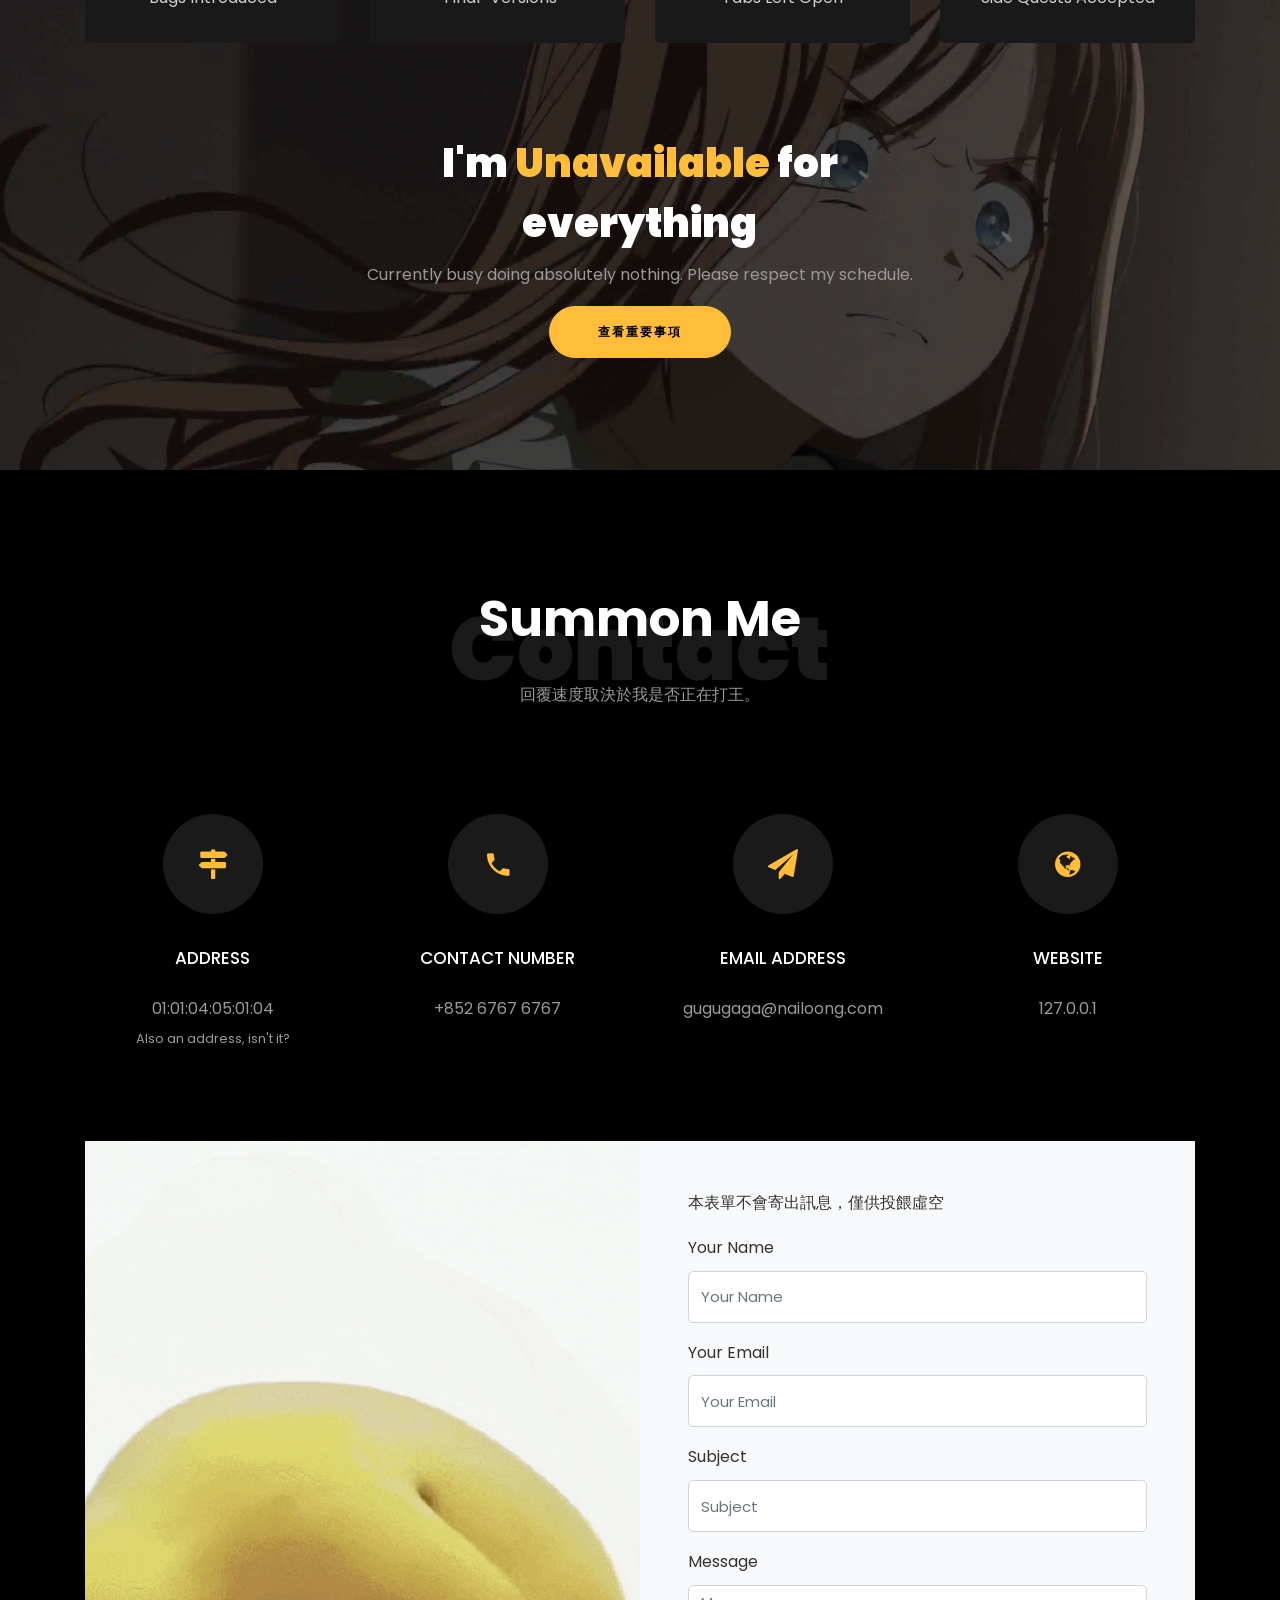
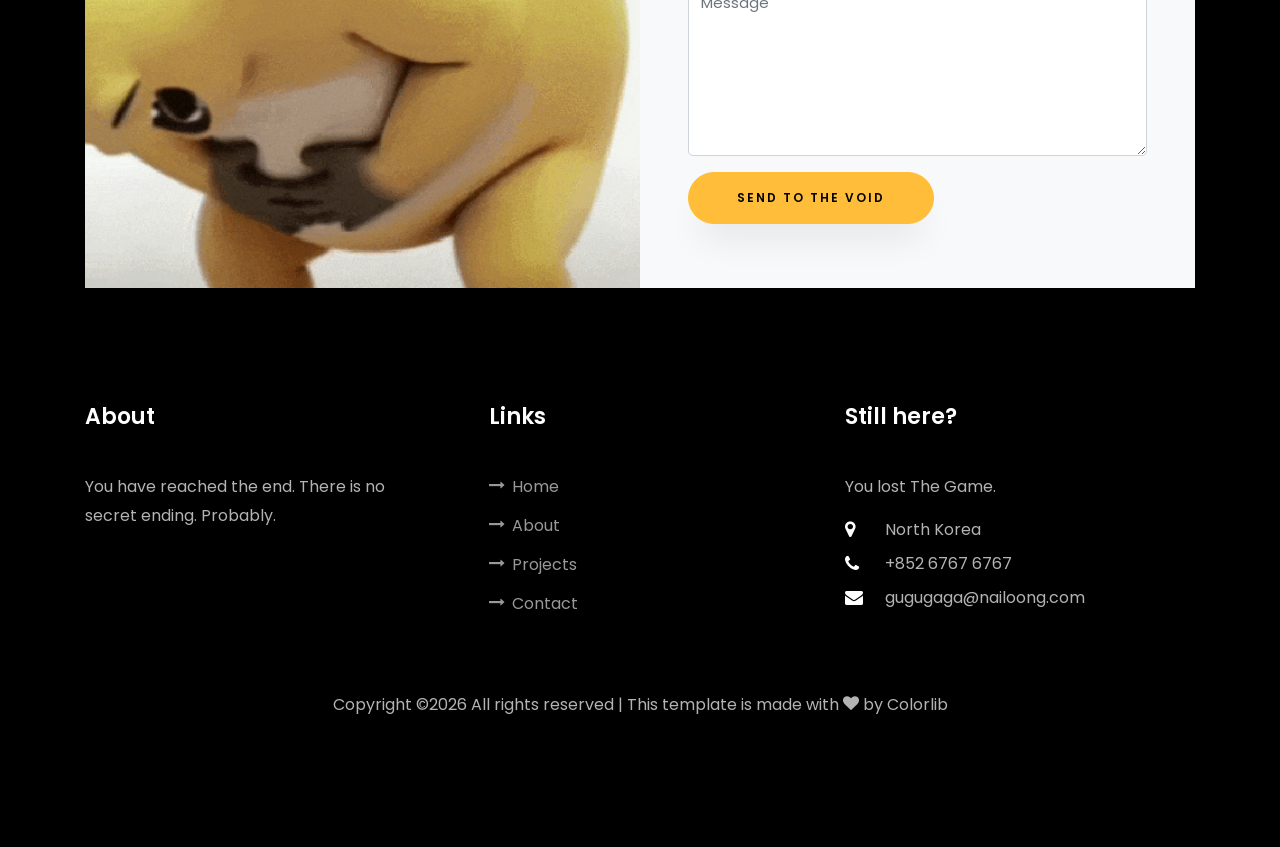
==== commit af5f1787: "Replace project placeholders with meme-style titles and descriptions" ====
--- a/index.html
+++ b/index.html
@@ -302,8 +302,8 @@
             <div class="project img ftco-animate d-flex justify-content-center align-items-center" style="background-image: url(images/chat_1.png);">
               <div class="overlay"></div>
               <div class="text text-center p-4">
-                <h3><a href="#">Branding &amp; Illustration Design</a></h3>
-                <span>Web Design</span>
+                <h3><a href="#">轉生前請先改名</a></h3>
+                <span>捏名兩小時，遊玩兩分鐘。</span>
               </div>
             </div>
           </div>
@@ -311,8 +311,8 @@
             <div class="project img ftco-animate d-flex justify-content-center align-items-center" style="background-image: url(images/chat_2.png);">
               <div class="overlay"></div>
               <div class="text text-center p-4">
-                <h3><a href="#">Branding &amp; Illustration Design</a></h3>
-                <span>Web Design</span>
+                <h3><a href="#">人類迷惑行為聊天室</a></h3>
+                <span>訊息即時送達，腦細胞稍後補發。</span>
               </div>
             </div>
           </div>
@@ -320,8 +320,8 @@
             <div class="project img ftco-animate d-flex justify-content-center align-items-center" style="background-image: url(images/whiteboard.png);">
               <div class="overlay"></div>
               <div class="text text-center p-4">
-                <h3><a href="#">Branding &amp; Illustration Design</a></h3>
-                <span>Web Design</span>
+                <h3><a href="#">抽象派開壇作法</a></h3>
+                <span>滑鼠代筆，藝術界集體沉默。</span>
               </div>
             </div>
           </div>
@@ -329,8 +329,8 @@
             <div class="project img ftco-animate d-flex justify-content-center align-items-center" style="background-image: url(images/weather.png);">
               <div class="overlay"></div>
               <div class="text text-center p-4">
-                <h3><a href="#">Branding &amp; Illustration Design</a></h3>
-                <span>Web Design</span>
+                <h3><a href="#">香港服：永久夏季活動</a></h3>
+                <span>秋天尚未解鎖，冷氣繼續課金。</span>
               </div>
             </div>
           </div>
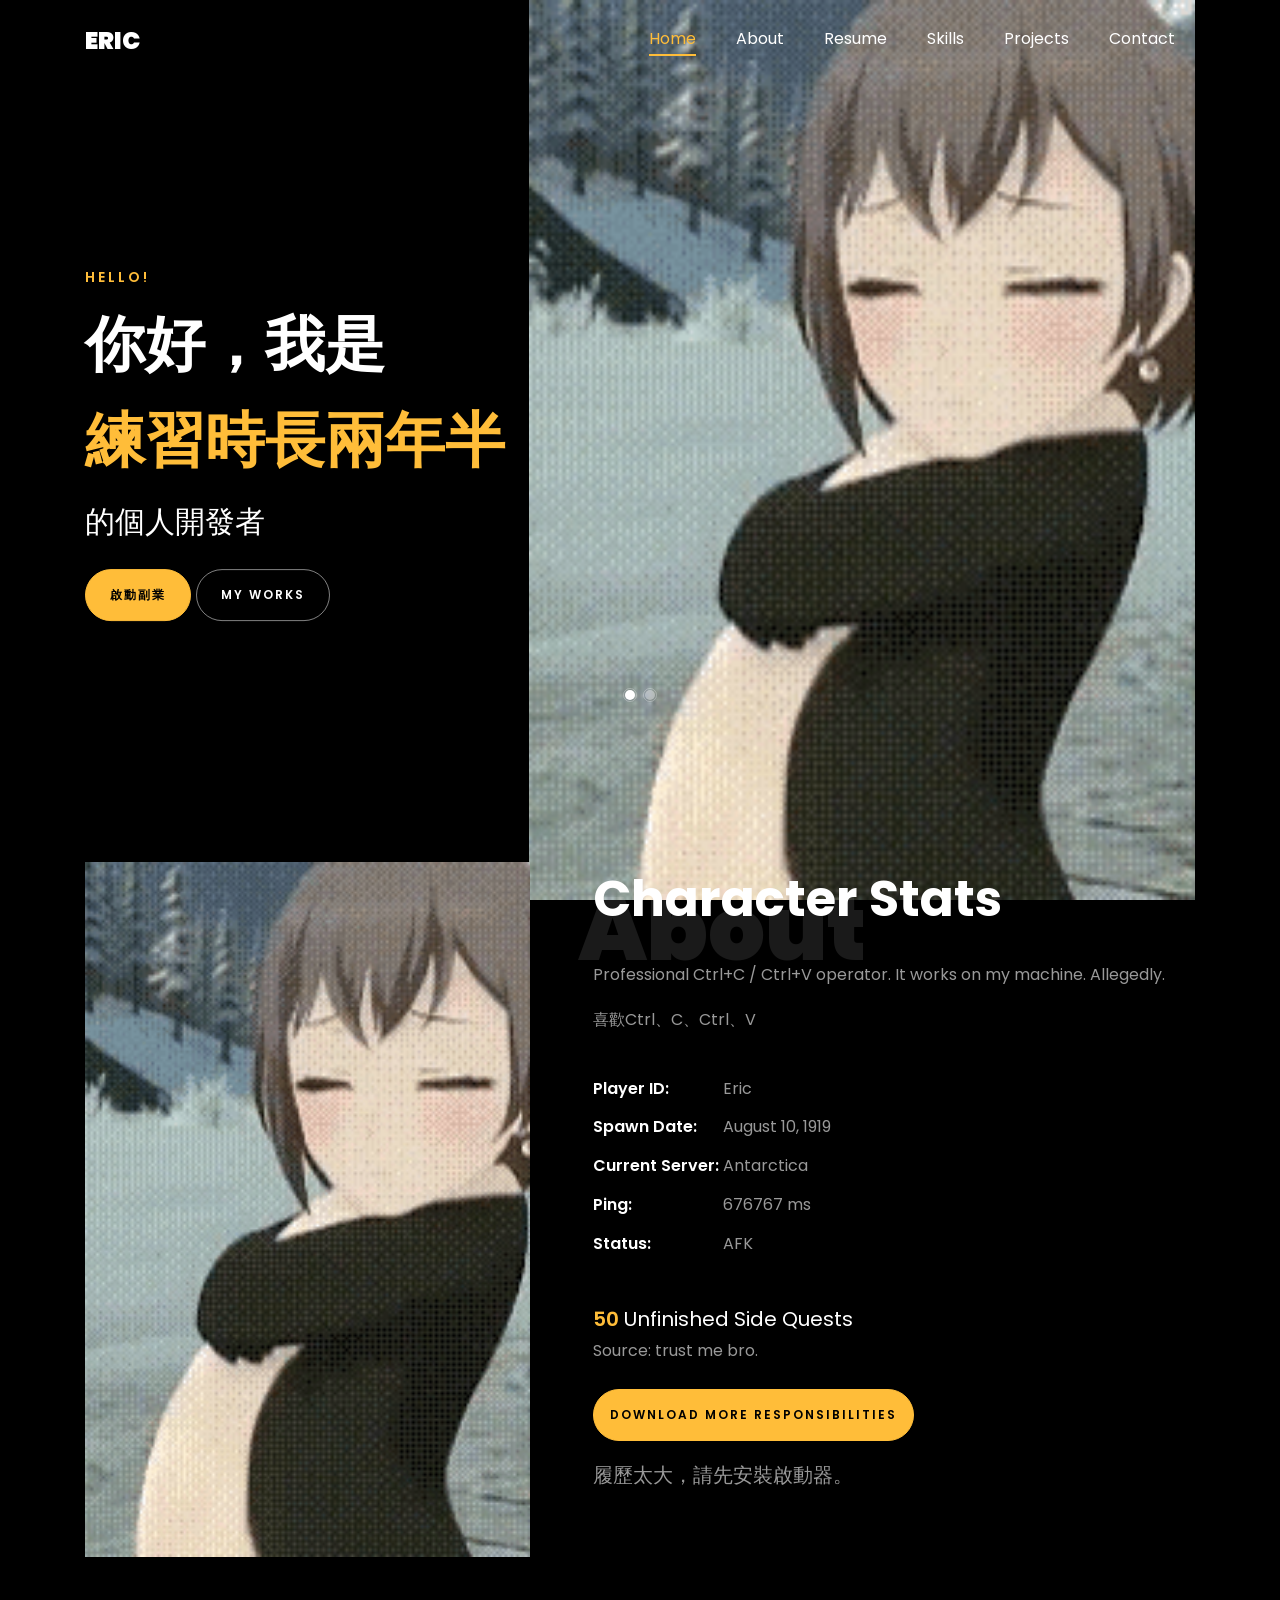
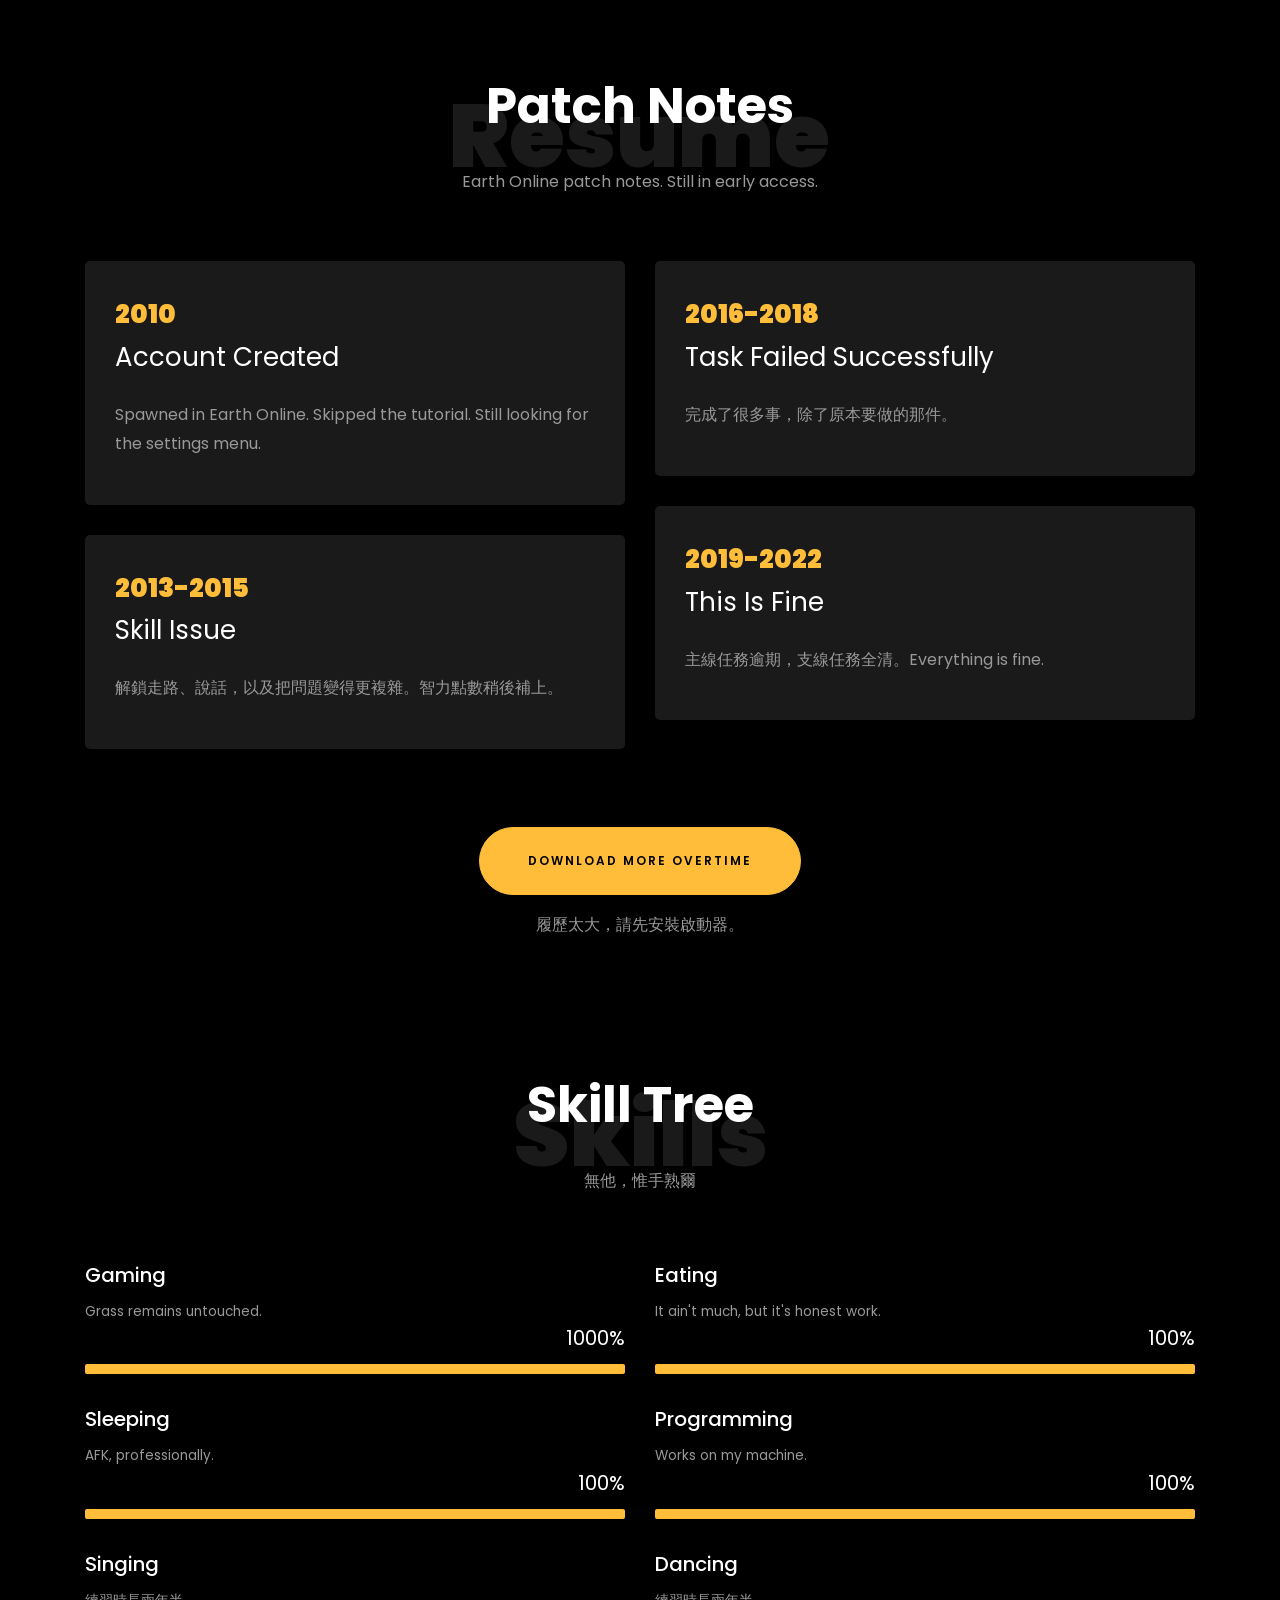
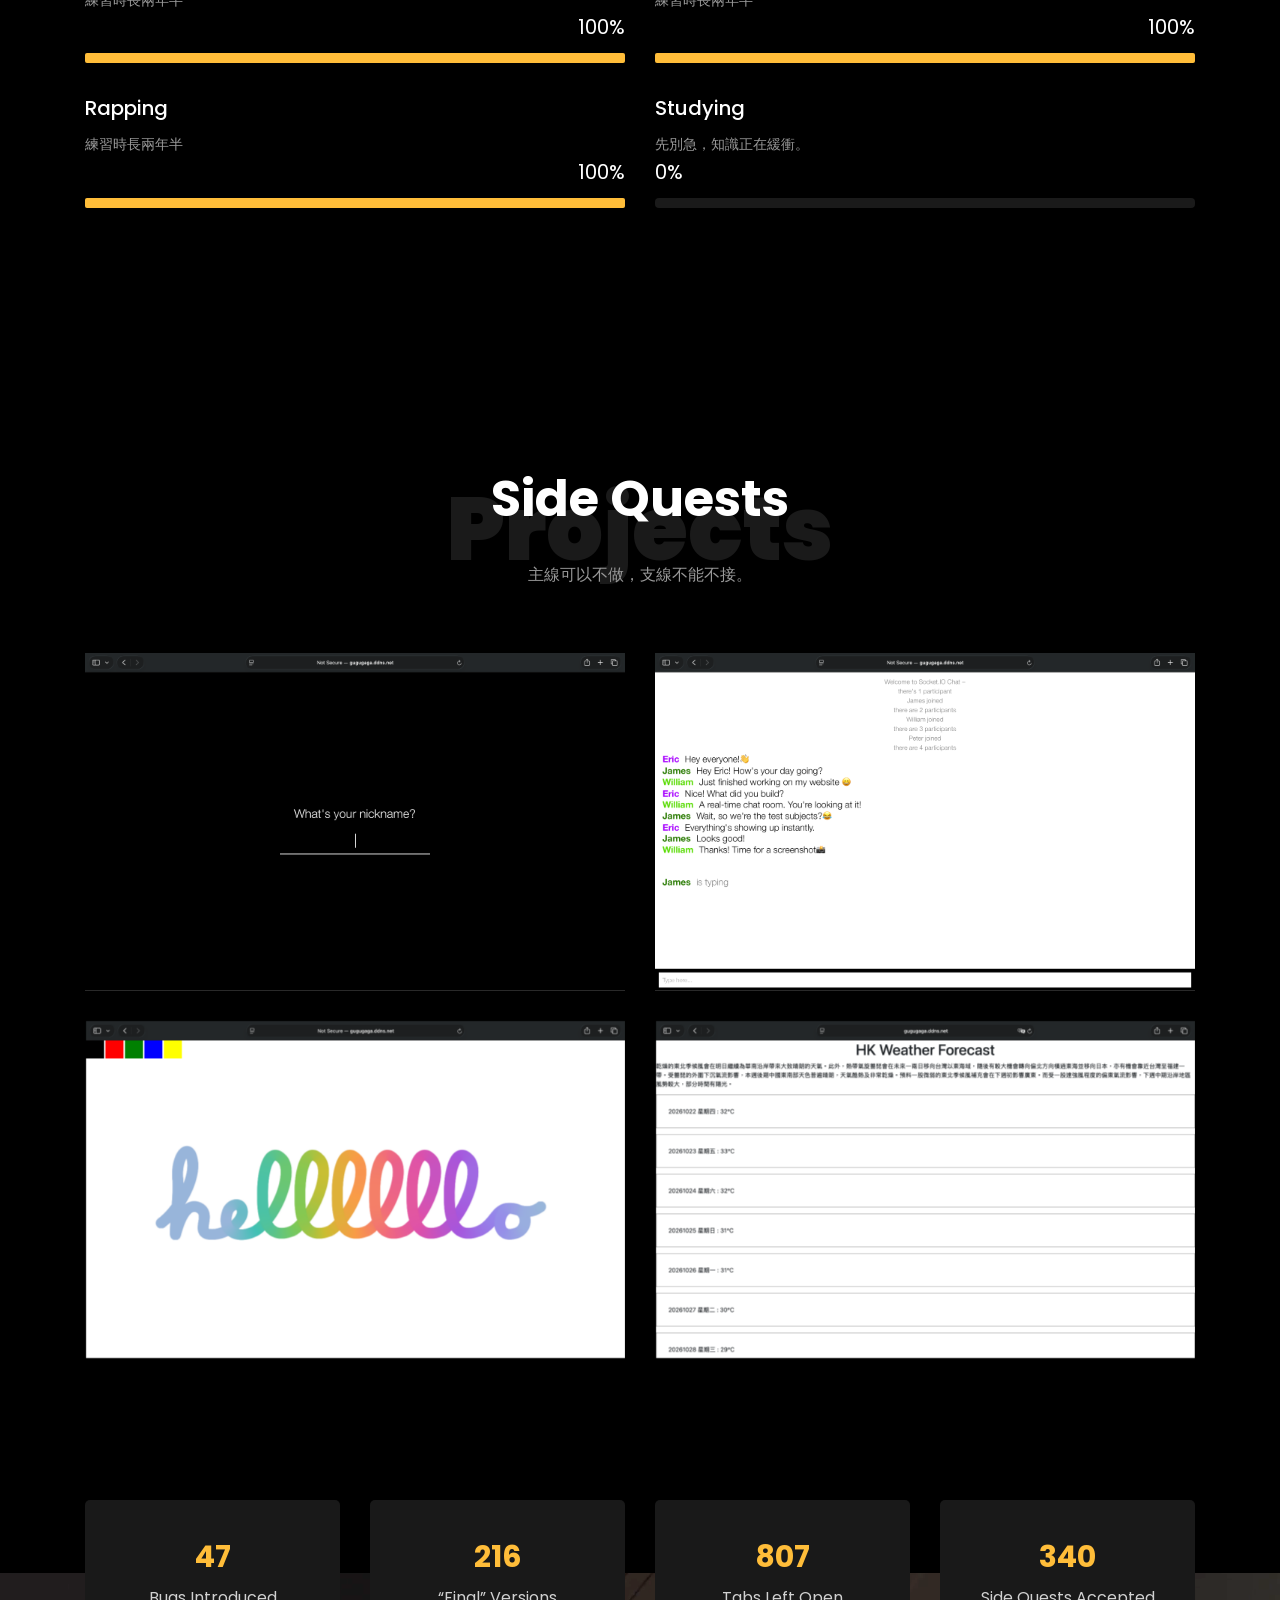
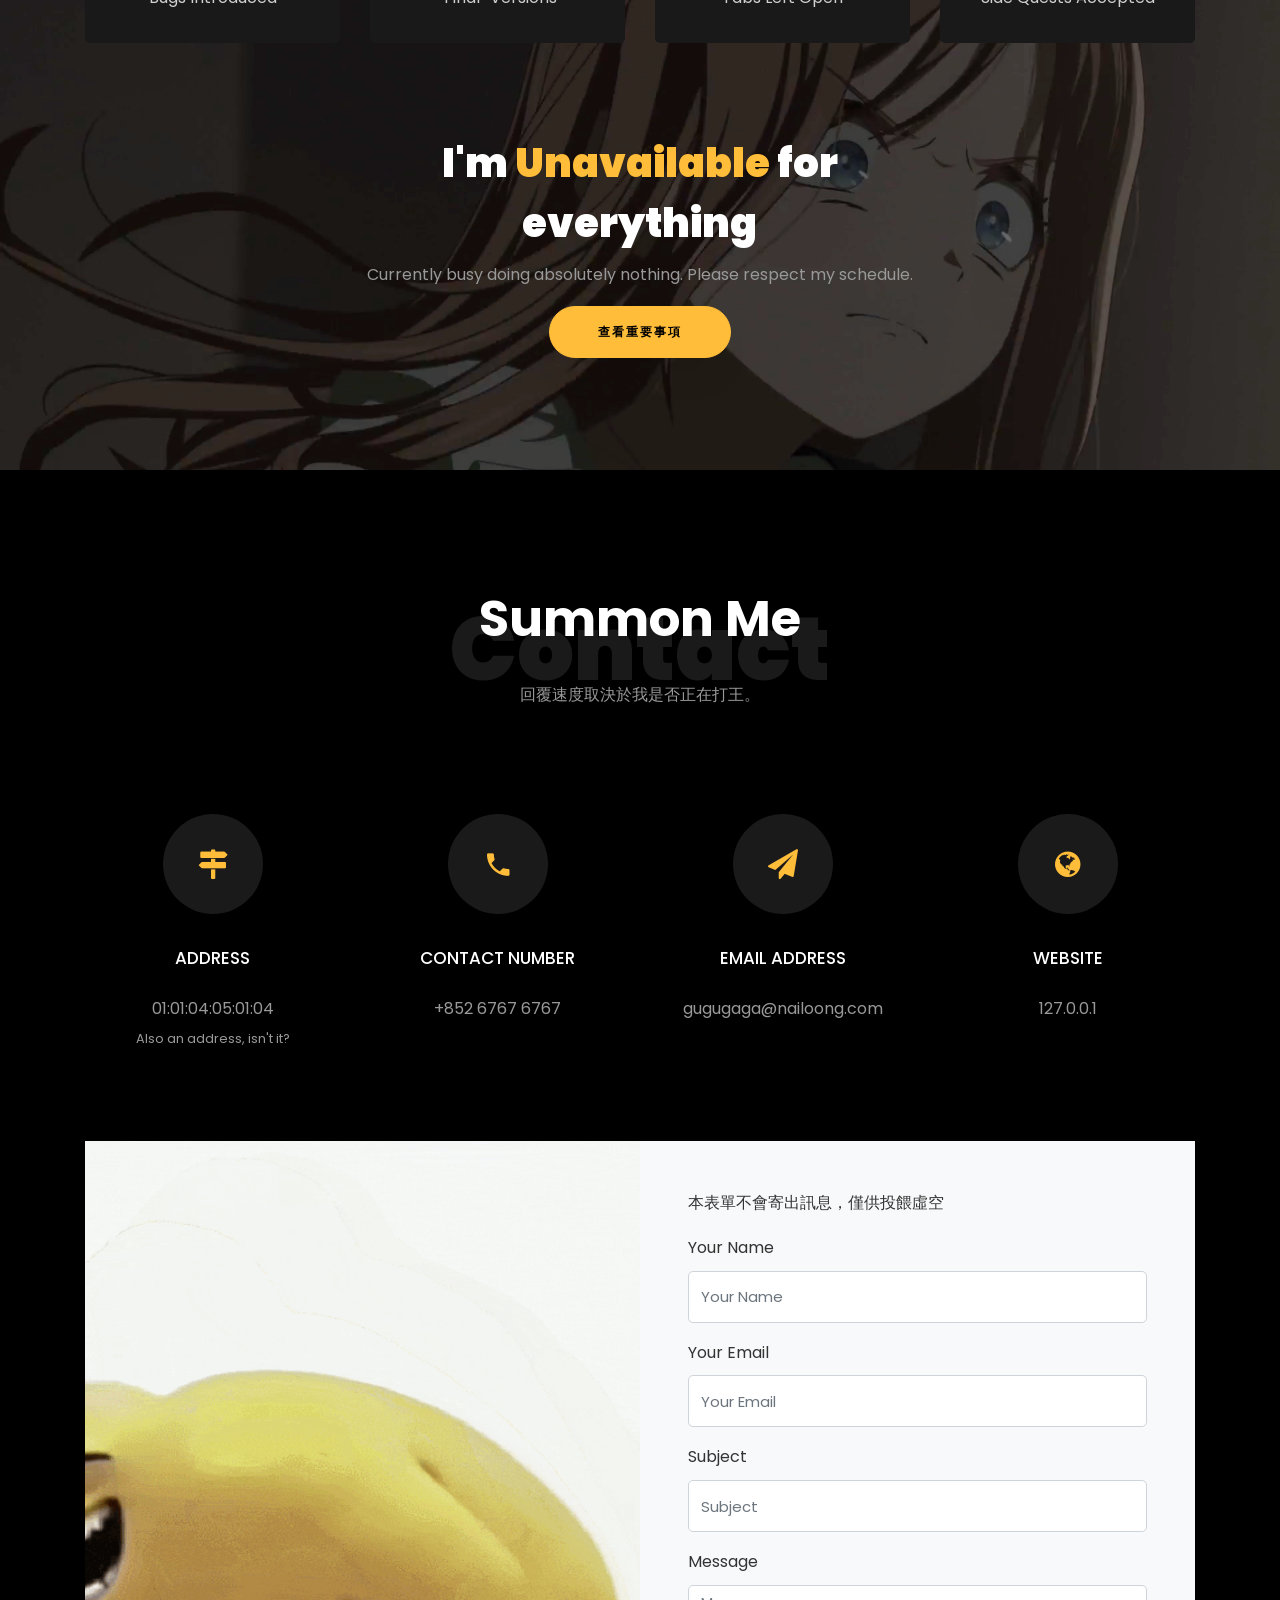
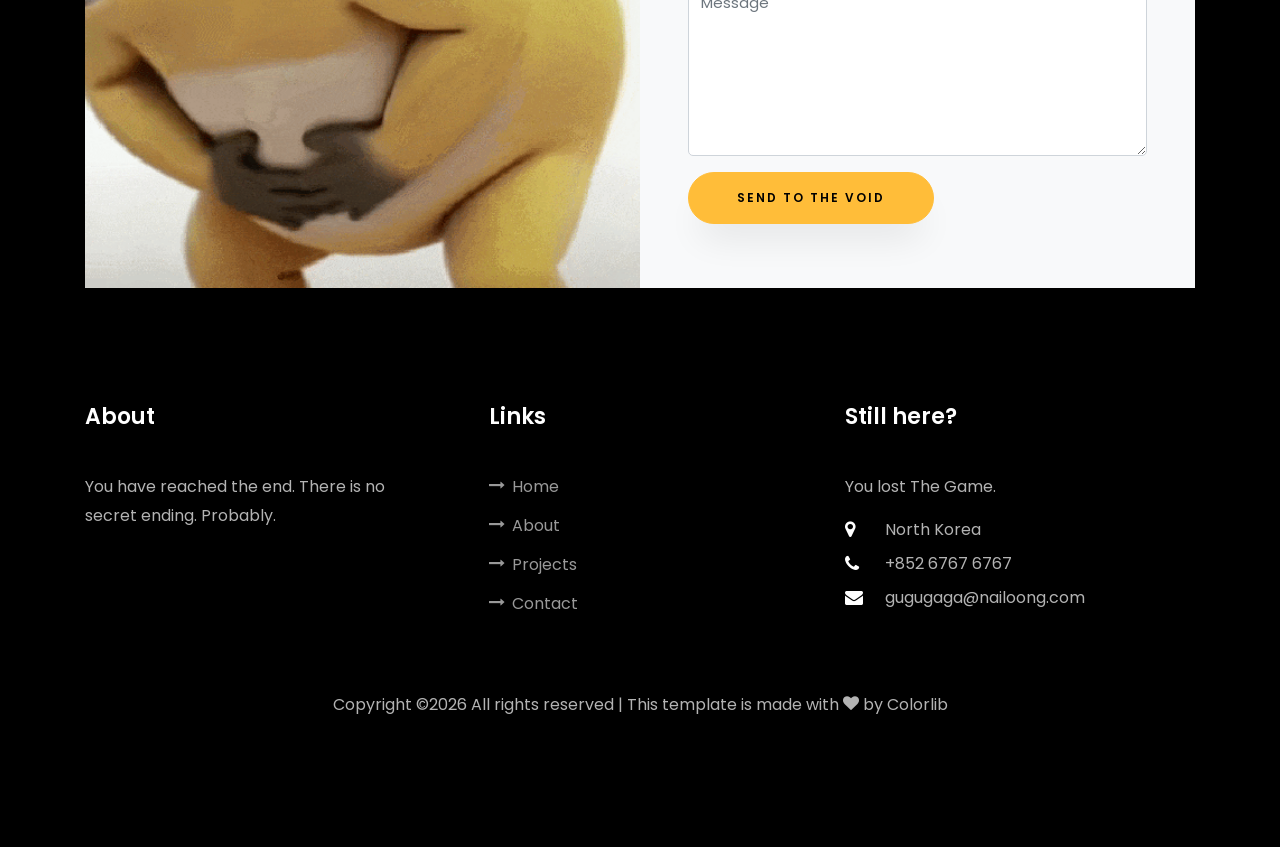
==== commit 45b80d5f: "Change Project" ====
--- a/index.html
+++ b/index.html
@@ -302,7 +302,7 @@
             <div class="project img ftco-animate d-flex justify-content-center align-items-center" style="background-image: url(images/chat_1.png);">
               <div class="overlay"></div>
               <div class="text text-center p-4">
-                <h3><a href="#">轉生前請先改名</a></h3>
+                <h3><a href="http://gugugaga.ddns.net:3000/" target="blank"><img src="./imgages/chat-app.png" alt="chat app" /></a></h3>
                 <span>捏名兩小時，遊玩兩分鐘。</span>
               </div>
             </div>
@@ -311,7 +311,7 @@
             <div class="project img ftco-animate d-flex justify-content-center align-items-center" style="background-image: url(images/chat_2.png);">
               <div class="overlay"></div>
               <div class="text text-center p-4">
-                <h3><a href="#">人類迷惑行為聊天室</a></h3>
+                <h3><a href="http://gugugaga.ddns.net:3000/" target="blank"><img src="./imgages/chat-app.png" alt="chat app" /></a></h3>
                 <span>訊息即時送達，腦細胞稍後補發。</span>
               </div>
             </div>
@@ -320,7 +320,7 @@
             <div class="project img ftco-animate d-flex justify-content-center align-items-center" style="background-image: url(images/whiteboard.png);">
               <div class="overlay"></div>
               <div class="text text-center p-4">
-                <h3><a href="#">抽象派開壇作法</a></h3>
+				<h3><a href="http://gugugaga.ddns.net:5000/" target="blank"><img src="./imgages/chat-app.png" alt="chat app" /></a></h3>
                 <span>滑鼠代筆，藝術界集體沉默。</span>
               </div>
             </div>
@@ -329,7 +329,7 @@
             <div class="project img ftco-animate d-flex justify-content-center align-items-center" style="background-image: url(images/weather.png);">
               <div class="overlay"></div>
               <div class="text text-center p-4">
-                <h3><a href="#">香港服：永久夏季活動</a></h3>
+                <h3><a href="https://gugugaga.ddns.net/website.html" target="blank"><img src="./imgages/chat-app.png" alt="chat app" /></a></h3>
                 <span>秋天尚未解鎖，冷氣繼續課金。</span>
               </div>
             </div>
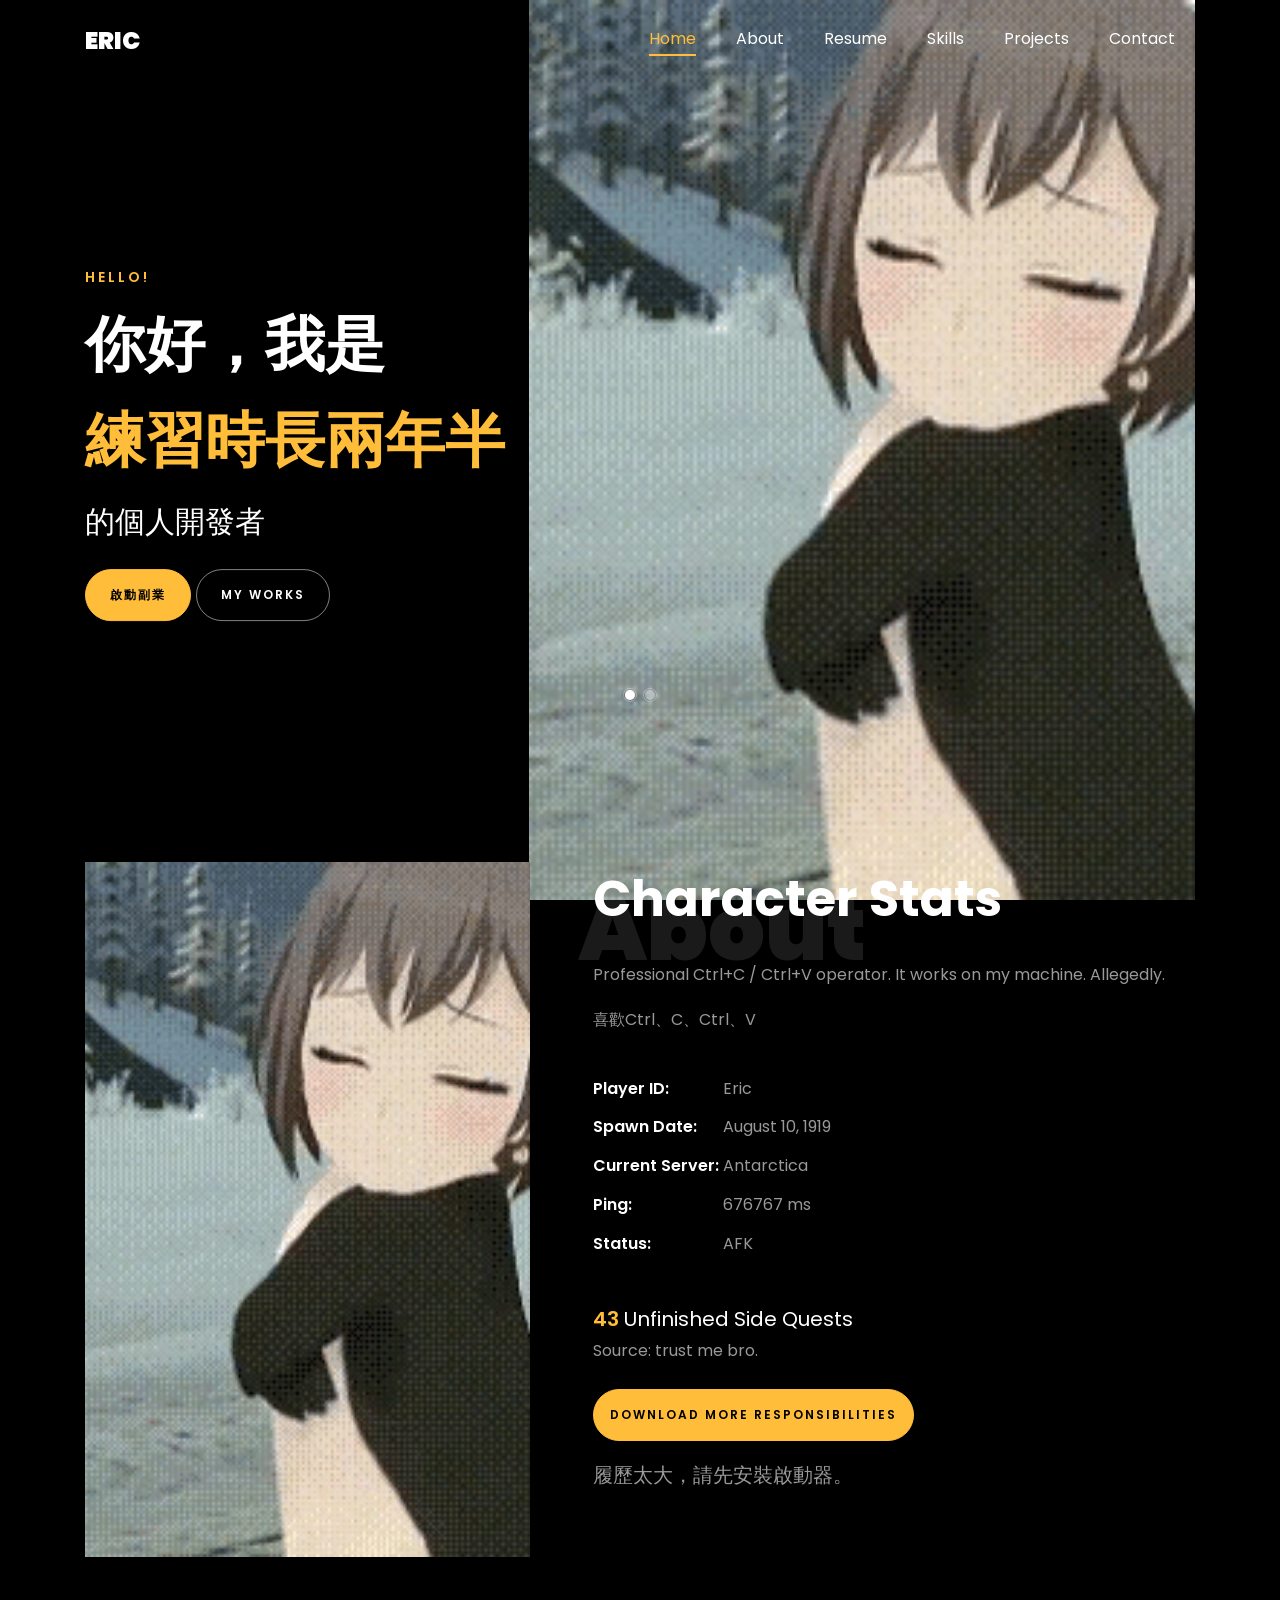
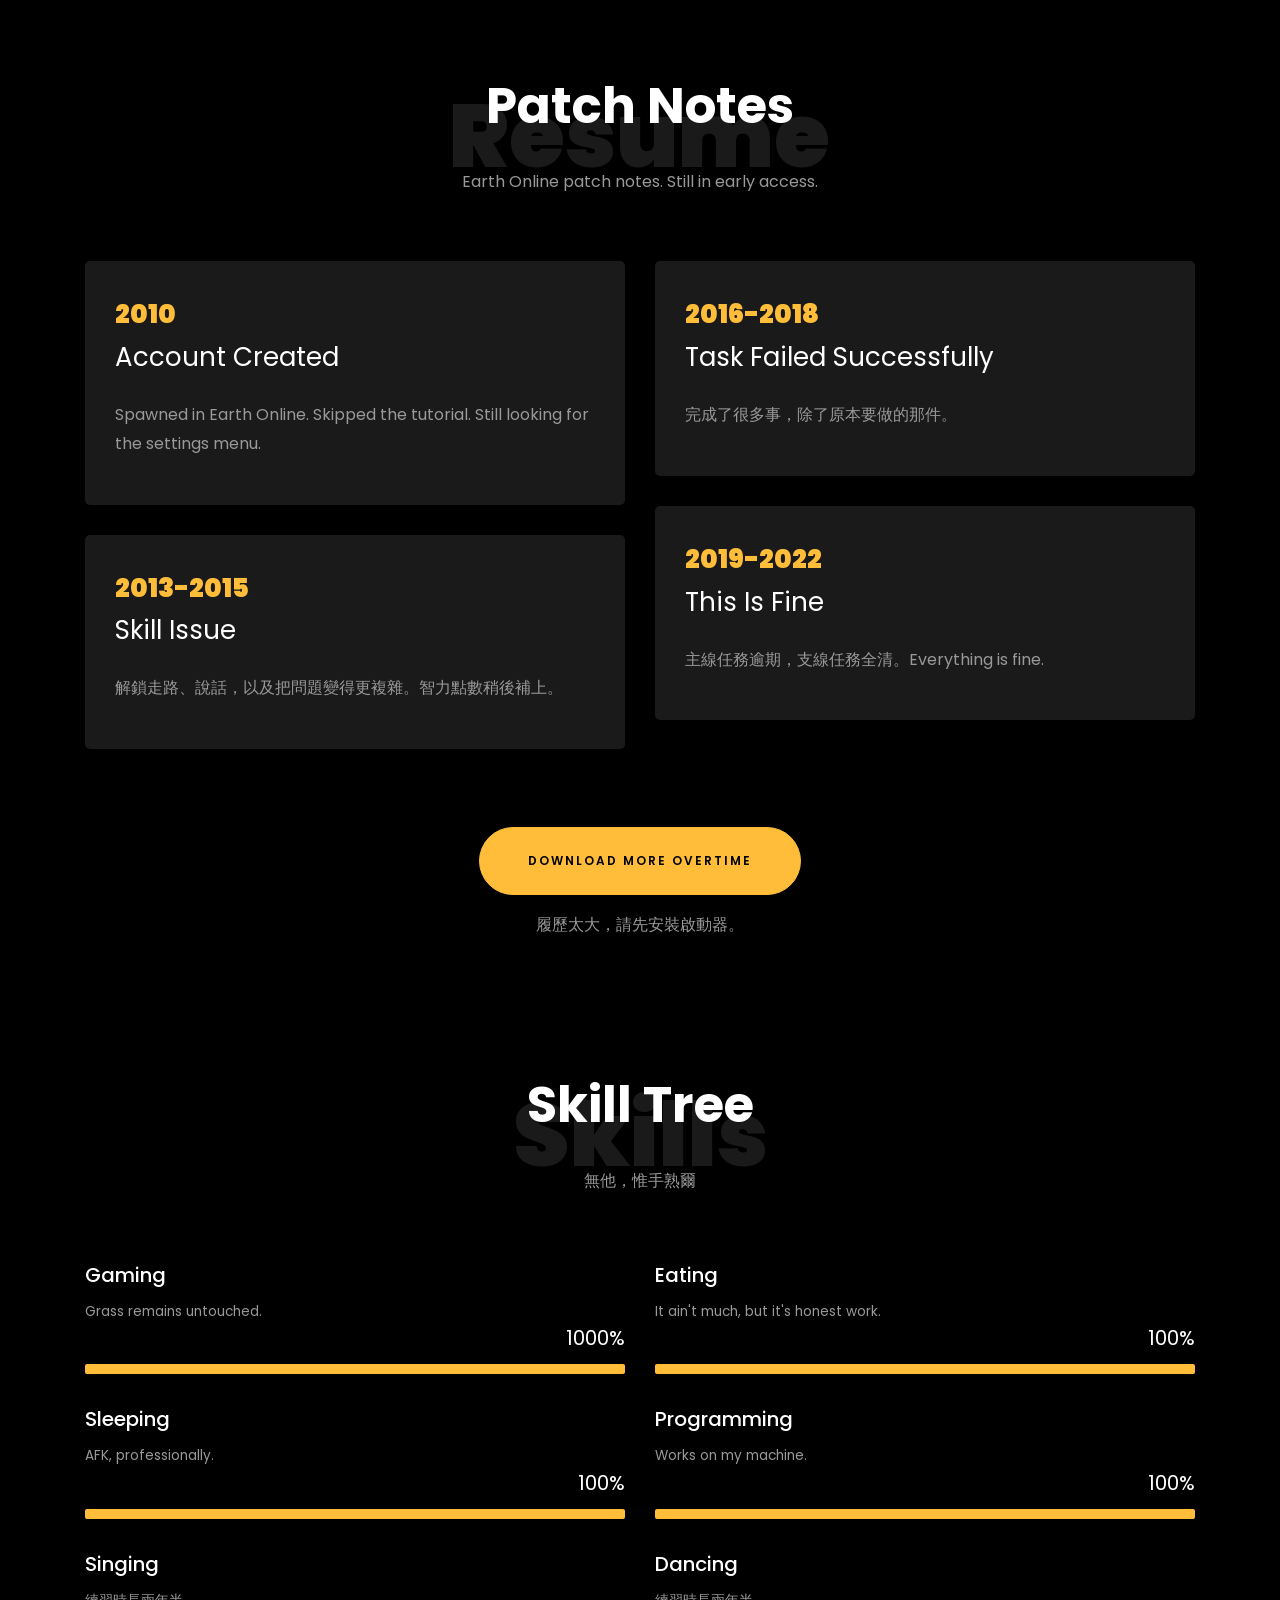
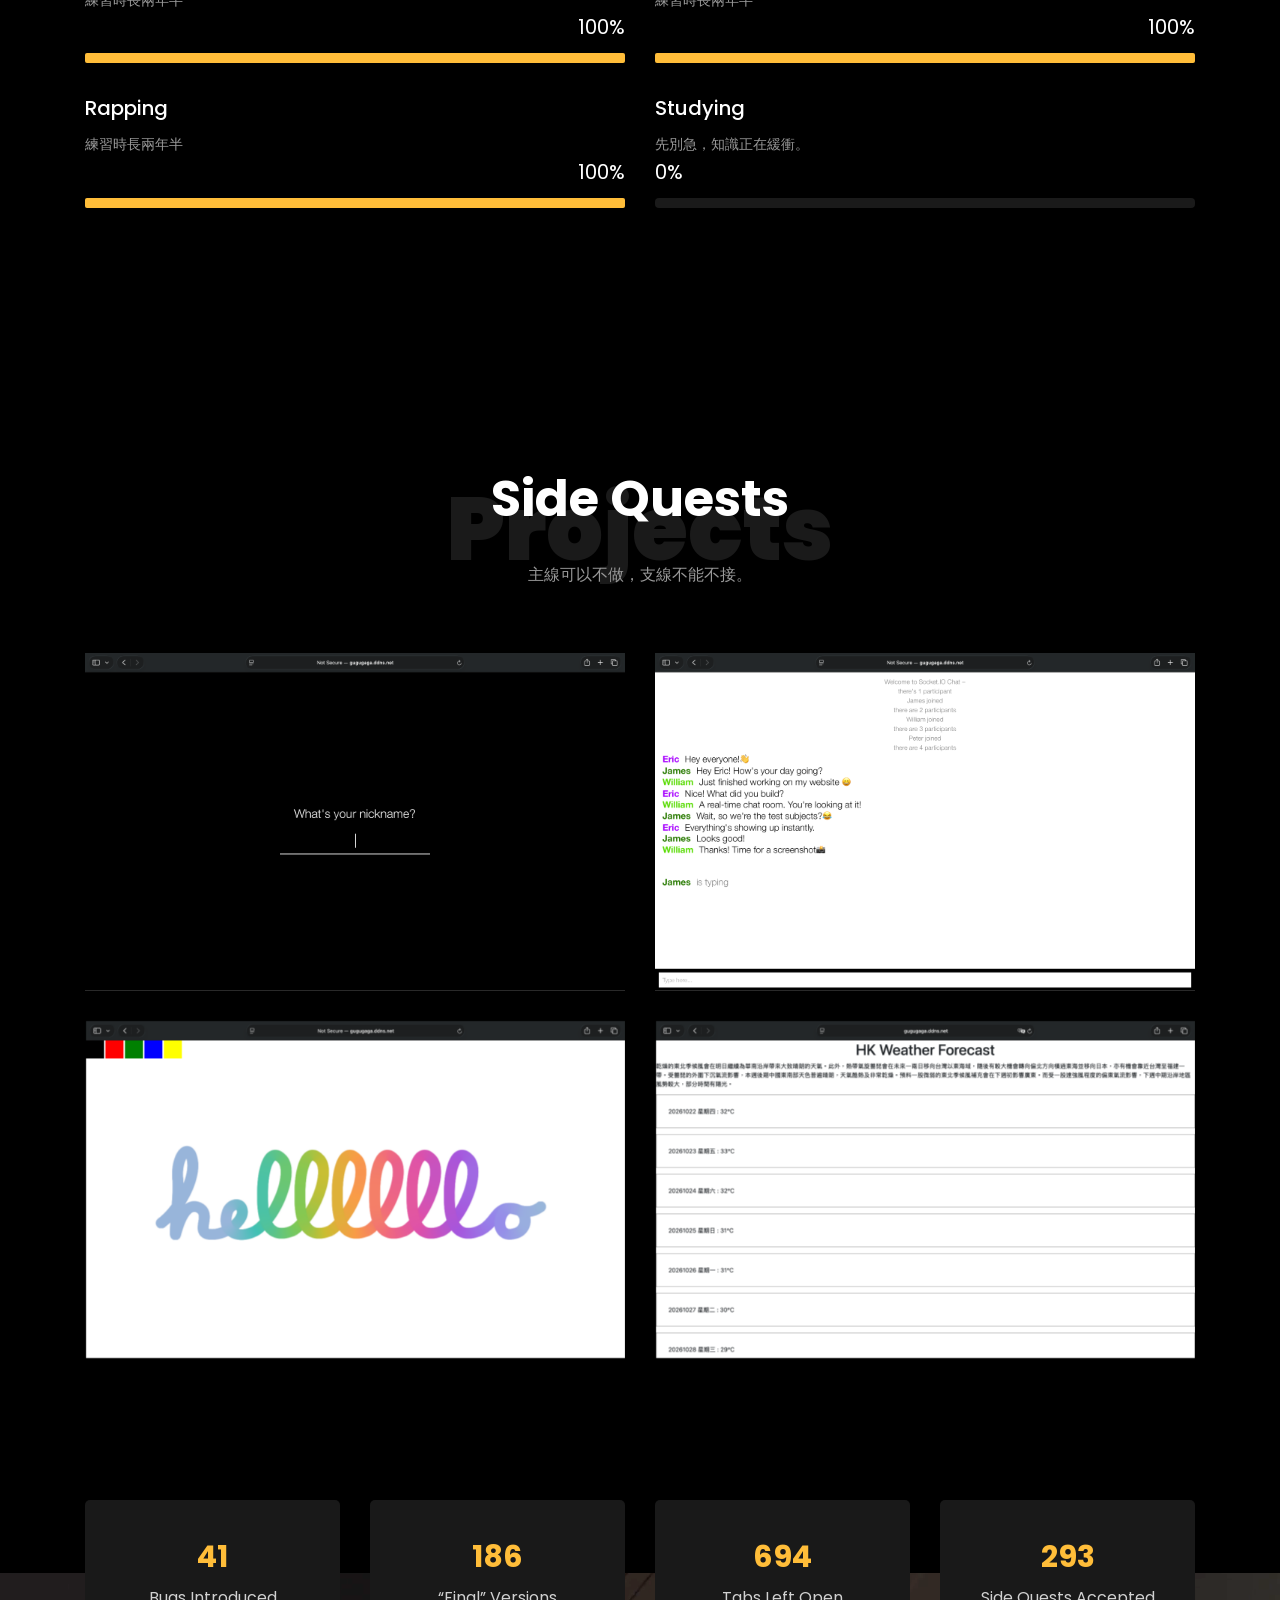
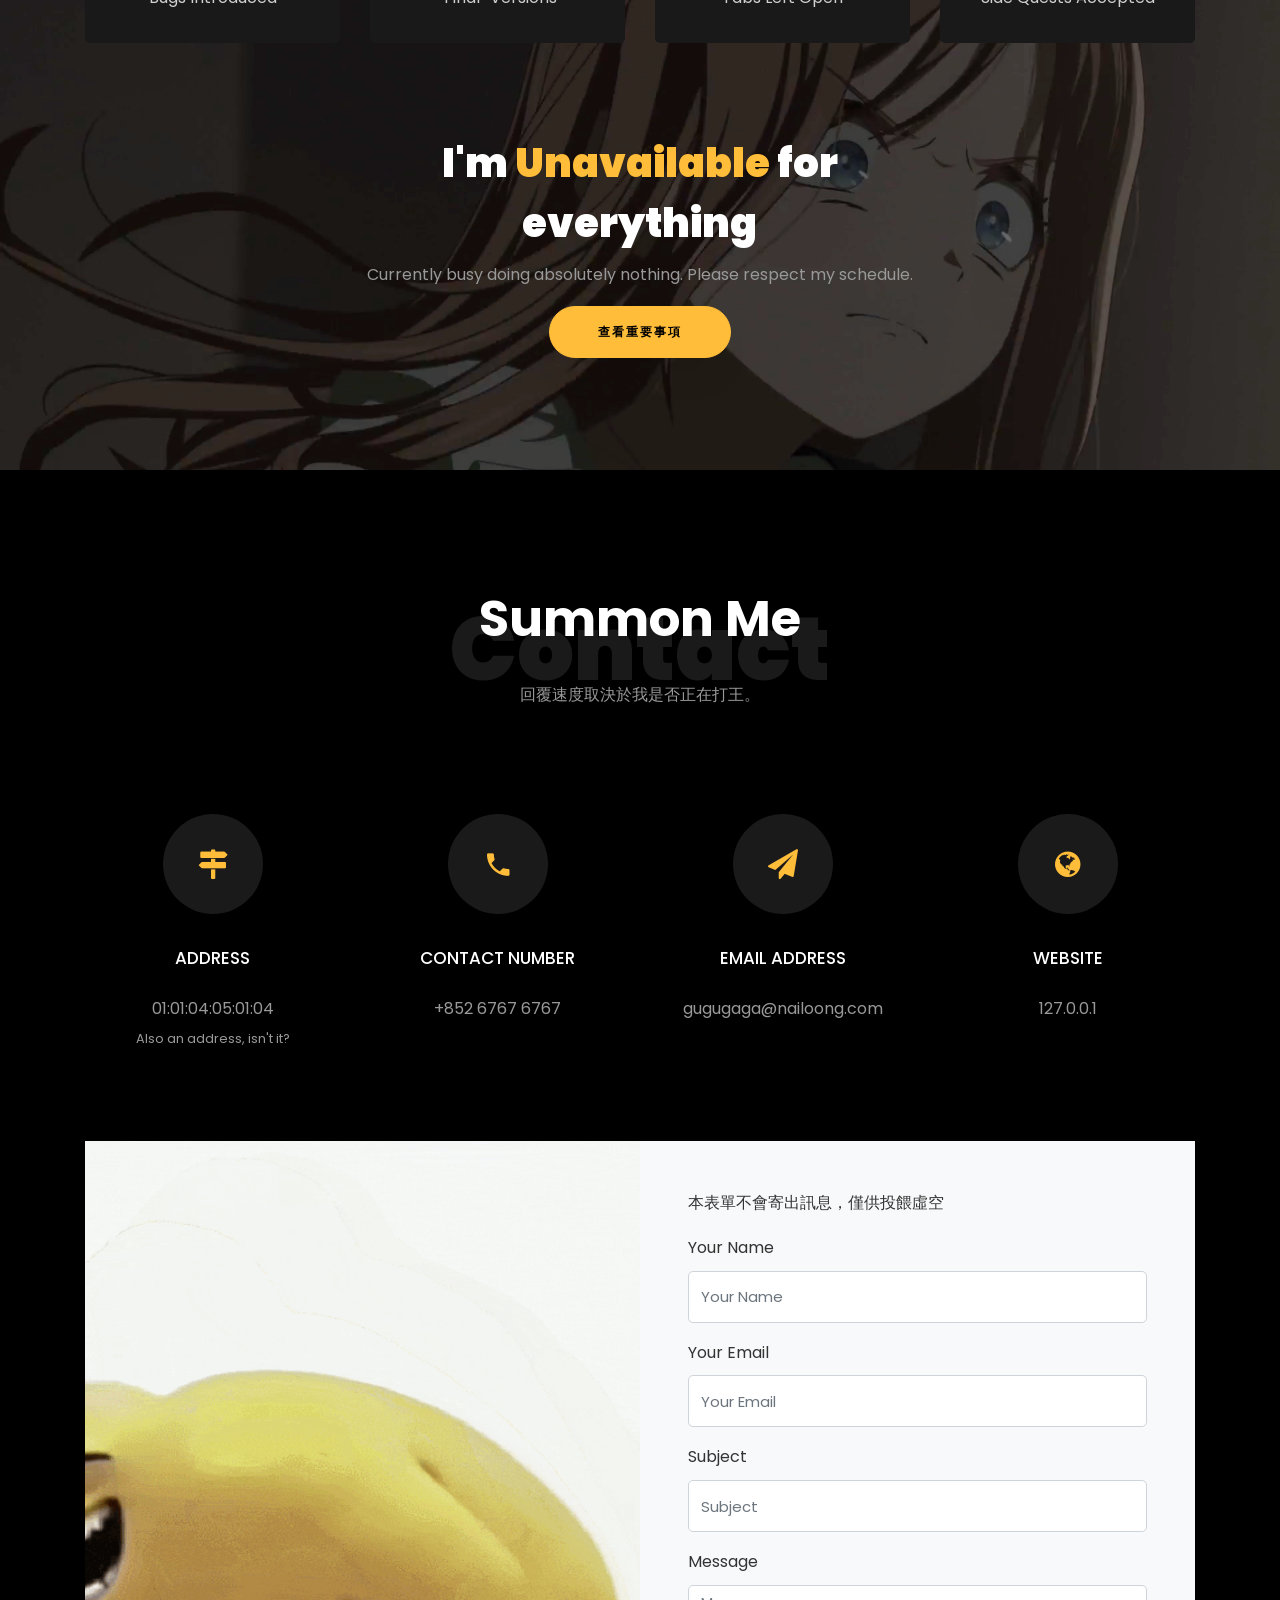
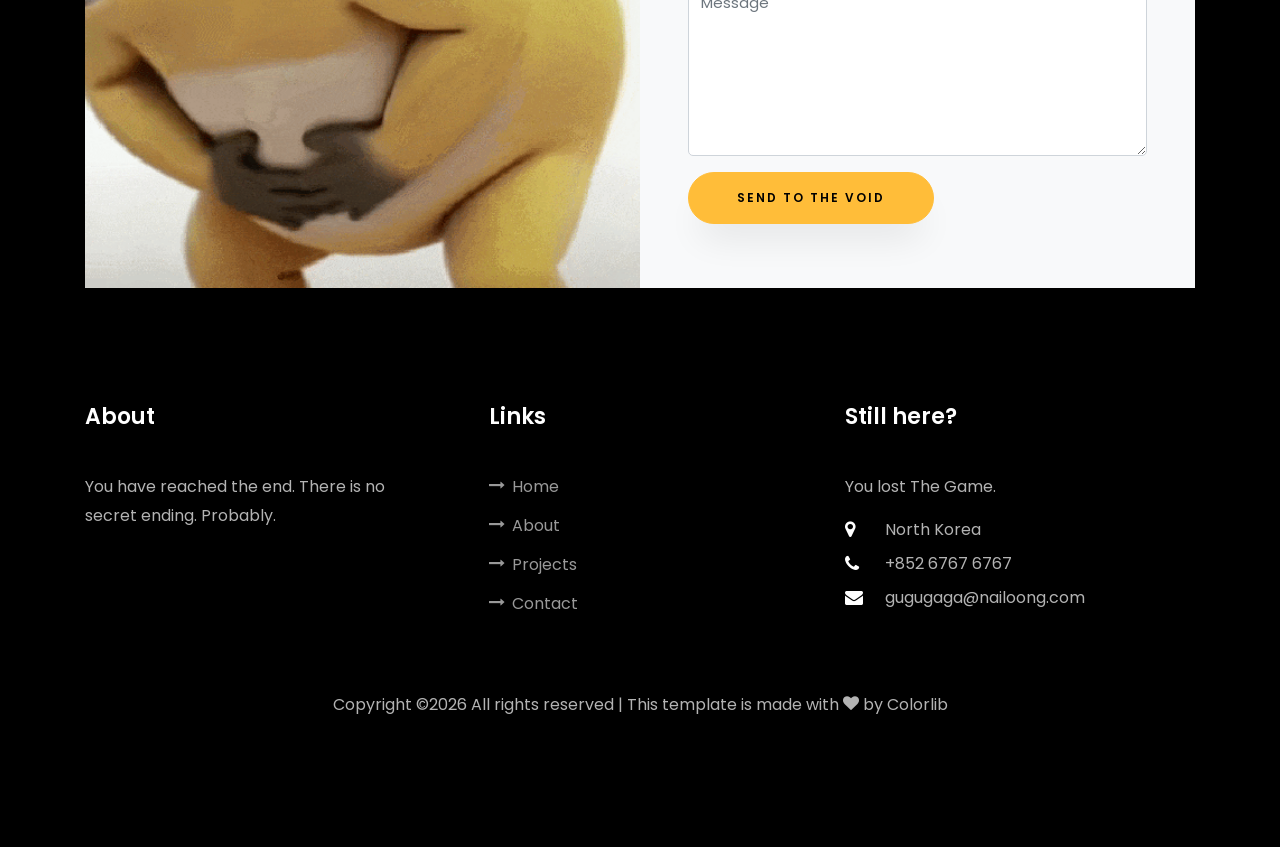
==== commit 39379db9: "Add project SVG icons and refresh standalone meme descriptions" ====
--- a/index.html
+++ b/index.html
@@ -302,8 +302,16 @@
             <div class="project img ftco-animate d-flex justify-content-center align-items-center" style="background-image: url(images/chat_1.png);">
               <div class="overlay"></div>
               <div class="text text-center p-4">
-                <h3><a href="http://gugugaga.ddns.net:3000/" target="blank"><img src="./imgages/chat-app.png" alt="chat app" /></a></h3>
-                <span>捏名兩小時，遊玩兩分鐘。</span>
+                <h3 class="project-icon-heading">
+                  <a class="project-icon-link" href="http://gugugaga.ddns.net:3000/" target="_blank" rel="noopener noreferrer" aria-label="開啟聊天室：設定暱稱（新分頁）">
+                    <svg class="project-icon" xmlns="http://www.w3.org/2000/svg" viewBox="0 0 24 24" fill="none" stroke="currentColor" stroke-width="1.8" stroke-linecap="round" stroke-linejoin="round" aria-hidden="true" focusable="false">
+                      <path d="M2 21a8 8 0 0 1 10.821-7.487" />
+                      <path d="M21.378 16.626a1 1 0 0 0-3.004-3.004l-4.01 4.012a2 2 0 0 0-.506.854l-.837 2.87a.5.5 0 0 0 .62.62l2.87-.837a2 2 0 0 0 .854-.506z" />
+                      <circle cx="10" cy="8" r="5" />
+                    </svg>
+                  </a>
+                </h3>
+                <span>聊天室入口：轉生先改名，開局即 AFK。</span>
               </div>
             </div>
           </div>
@@ -311,8 +319,15 @@
             <div class="project img ftco-animate d-flex justify-content-center align-items-center" style="background-image: url(images/chat_2.png);">
               <div class="overlay"></div>
               <div class="text text-center p-4">
-                <h3><a href="http://gugugaga.ddns.net:3000/" target="blank"><img src="./imgages/chat-app.png" alt="chat app" /></a></h3>
-                <span>訊息即時送達，腦細胞稍後補發。</span>
+                <h3 class="project-icon-heading">
+                  <a class="project-icon-link" href="http://gugugaga.ddns.net:3000/" target="_blank" rel="noopener noreferrer" aria-label="開啟實時聊天室（新分頁）">
+                    <svg class="project-icon" xmlns="http://www.w3.org/2000/svg" viewBox="0 0 24 24" fill="none" stroke="currentColor" stroke-width="1.8" stroke-linecap="round" stroke-linejoin="round" aria-hidden="true" focusable="false">
+                      <path d="M16 10a2 2 0 0 1-2 2H6.828a2 2 0 0 0-1.414.586l-2.202 2.202A.71.71 0 0 1 2 14.286V4a2 2 0 0 1 2-2h10a2 2 0 0 1 2 2z" />
+                      <path d="M20 9a2 2 0 0 1 2 2v10.286a.71.71 0 0 1-1.212.502l-2.202-2.202A2 2 0 0 0 17.172 19H10a2 2 0 0 1-2-2v-1" />
+                    </svg>
+                  </a>
+                </h3>
+                <span>實時聊天室：訊息已同步，腦細胞已失聯。</span>
               </div>
             </div>
           </div>
@@ -320,8 +335,18 @@
             <div class="project img ftco-animate d-flex justify-content-center align-items-center" style="background-image: url(images/whiteboard.png);">
               <div class="overlay"></div>
               <div class="text text-center p-4">
-				<h3><a href="http://gugugaga.ddns.net:5000/" target="blank"><img src="./imgages/chat-app.png" alt="chat app" /></a></h3>
-                <span>滑鼠代筆，藝術界集體沉默。</span>
+                <h3 class="project-icon-heading">
+                  <a class="project-icon-link" href="http://gugugaga.ddns.net:5000/" target="_blank" rel="noopener noreferrer" aria-label="開啟電子白板（新分頁）">
+                    <svg class="project-icon" xmlns="http://www.w3.org/2000/svg" viewBox="0 0 24 24" fill="none" stroke="currentColor" stroke-width="1.8" stroke-linecap="round" stroke-linejoin="round" aria-hidden="true" focusable="false">
+                      <path d="M12 22a1 1 0 0 1 0-20 10 9 0 0 1 10 9 5 5 0 0 1-5 5h-2.25a1.75 1.75 0 0 0-1.4 2.8l.3.4a1.75 1.75 0 0 1-1.4 2.8z" />
+                      <circle cx="13.5" cy="6.5" r=".5" fill="currentColor" />
+                      <circle cx="17.5" cy="10.5" r=".5" fill="currentColor" />
+                      <circle cx="6.5" cy="12.5" r=".5" fill="currentColor" />
+                      <circle cx="8.5" cy="7.5" r=".5" fill="currentColor" />
+                    </svg>
+                  </a>
+                </h3>
+                <span>電子白板：滑鼠開壇，理智退散。</span>
               </div>
             </div>
           </div>
@@ -329,8 +354,19 @@
             <div class="project img ftco-animate d-flex justify-content-center align-items-center" style="background-image: url(images/weather.png);">
               <div class="overlay"></div>
               <div class="text text-center p-4">
-                <h3><a href="https://gugugaga.ddns.net/website.html" target="blank"><img src="./imgages/chat-app.png" alt="chat app" /></a></h3>
-                <span>秋天尚未解鎖，冷氣繼續課金。</span>
+                <h3 class="project-icon-heading">
+                  <a class="project-icon-link" href="weather.html" target="_blank" rel="noopener noreferrer" aria-label="開啟香港天氣預報（新分頁）">
+                    <svg class="project-icon" xmlns="http://www.w3.org/2000/svg" viewBox="0 0 24 24" fill="none" stroke="currentColor" stroke-width="1.8" stroke-linecap="round" stroke-linejoin="round" aria-hidden="true" focusable="false">
+                      <path d="M12 2v2" />
+                      <path d="m4.93 4.93 1.41 1.41" />
+                      <path d="M20 12h2" />
+                      <path d="m19.07 4.93-1.41 1.41" />
+                      <path d="M15.947 12.65a4 4 0 0 0-5.925-4.128" />
+                      <path d="M13 22H7a5 5 0 1 1 4.9-6H13a3 3 0 0 1 0 6Z" />
+                    </svg>
+                  </a>
+                </h3>
+                <span>香港天氣：秋天 DLC 尚未發售，冷氣繼續課金。</span>
               </div>
             </div>
           </div>
--- a/css/meme.css
+++ b/css/meme.css
@@ -20,6 +20,18 @@
   background-size: contain;
 }
 #projects-section .project .text { position: absolute; }
+#projects-section .project-icon-heading { margin: 0 0 .75rem; line-height: 1; }
+#projects-section .project-icon-link {
+  display: inline-flex;
+  align-items: center;
+  justify-content: center;
+  width: 56px;
+  height: 56px;
+  color: #fff;
+}
+#projects-section .project-icon { display: block; width: 40px; height: 40px; }
+#projects-section .project:focus-within .overlay { opacity: .9; }
+#projects-section .project:focus-within .text { opacity: 1; }
 .skill-caption { font-size: .85rem; margin-bottom: 2.5rem; }
 .progress-bar[aria-valuenow="0"] span { left: 0; right: auto; }
 .contact-form label, #void-note, #void-feedback, .contact-form noscript { color: #333; }
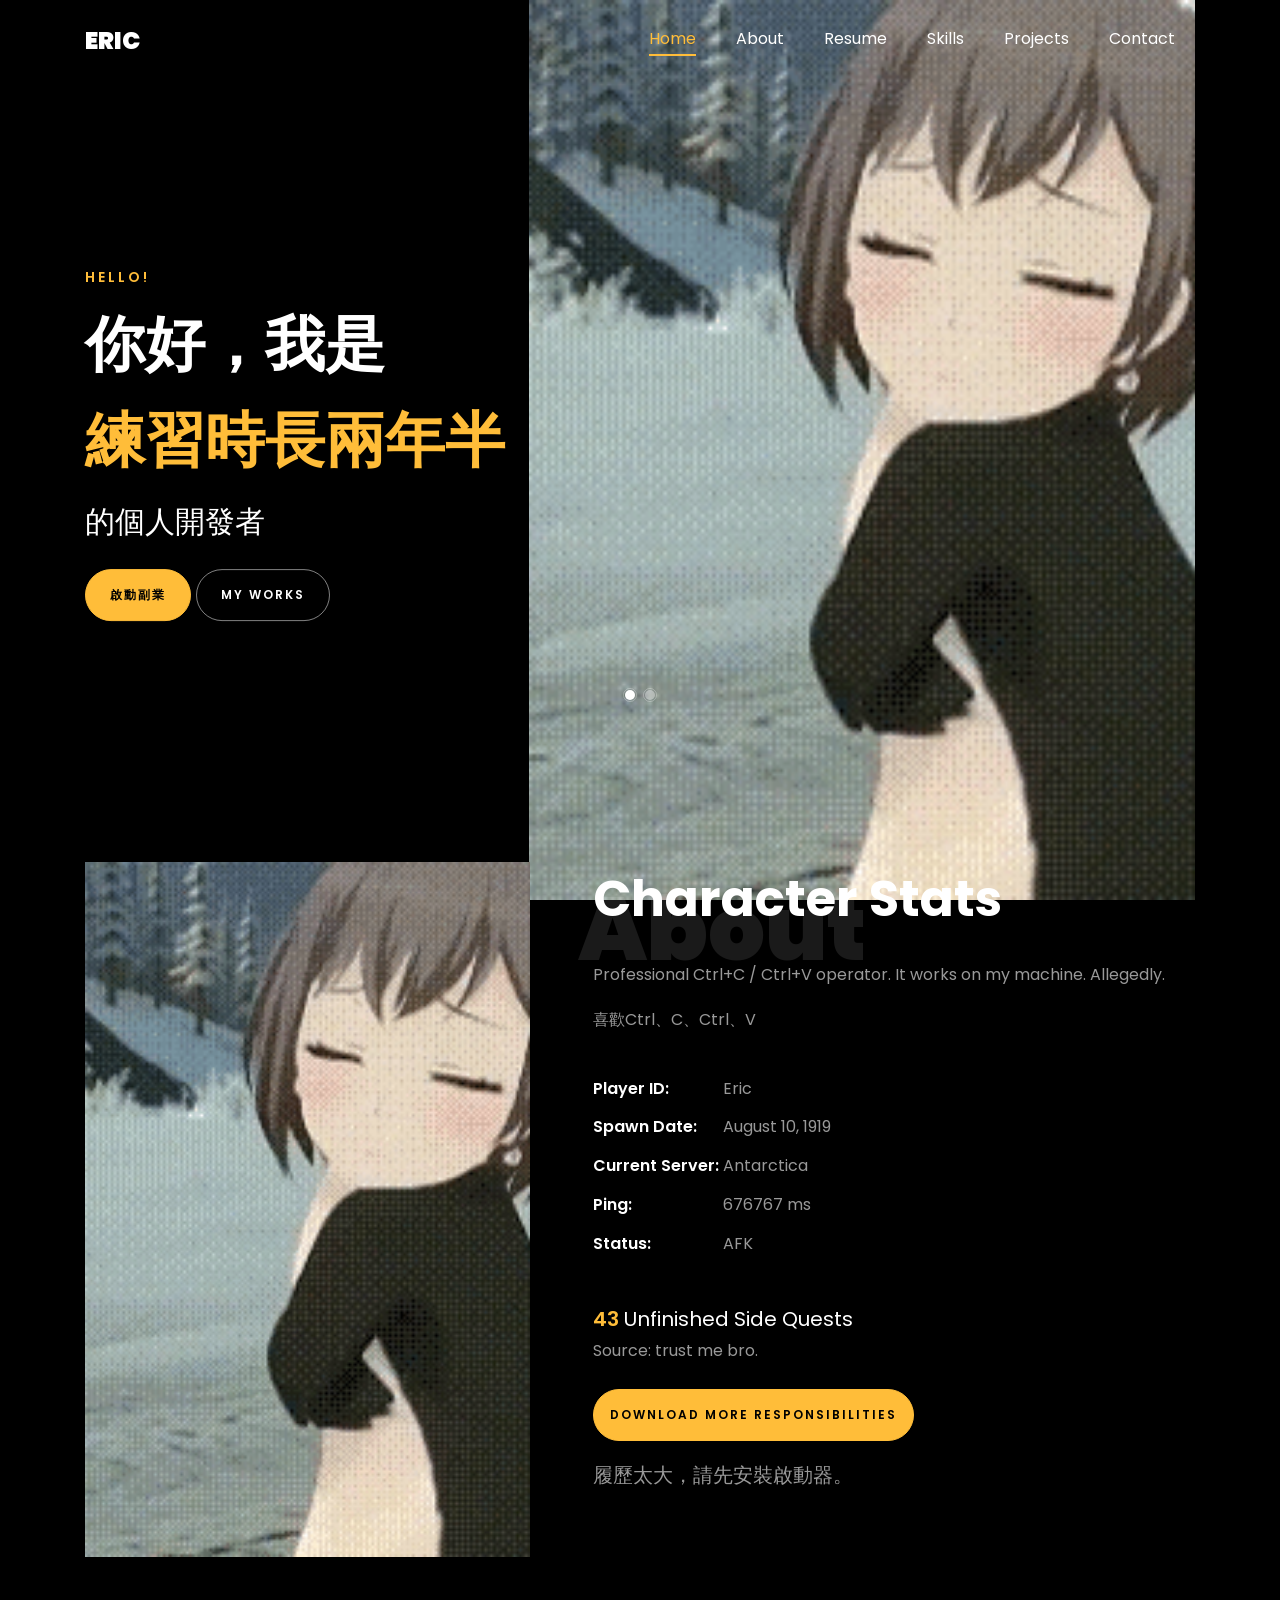
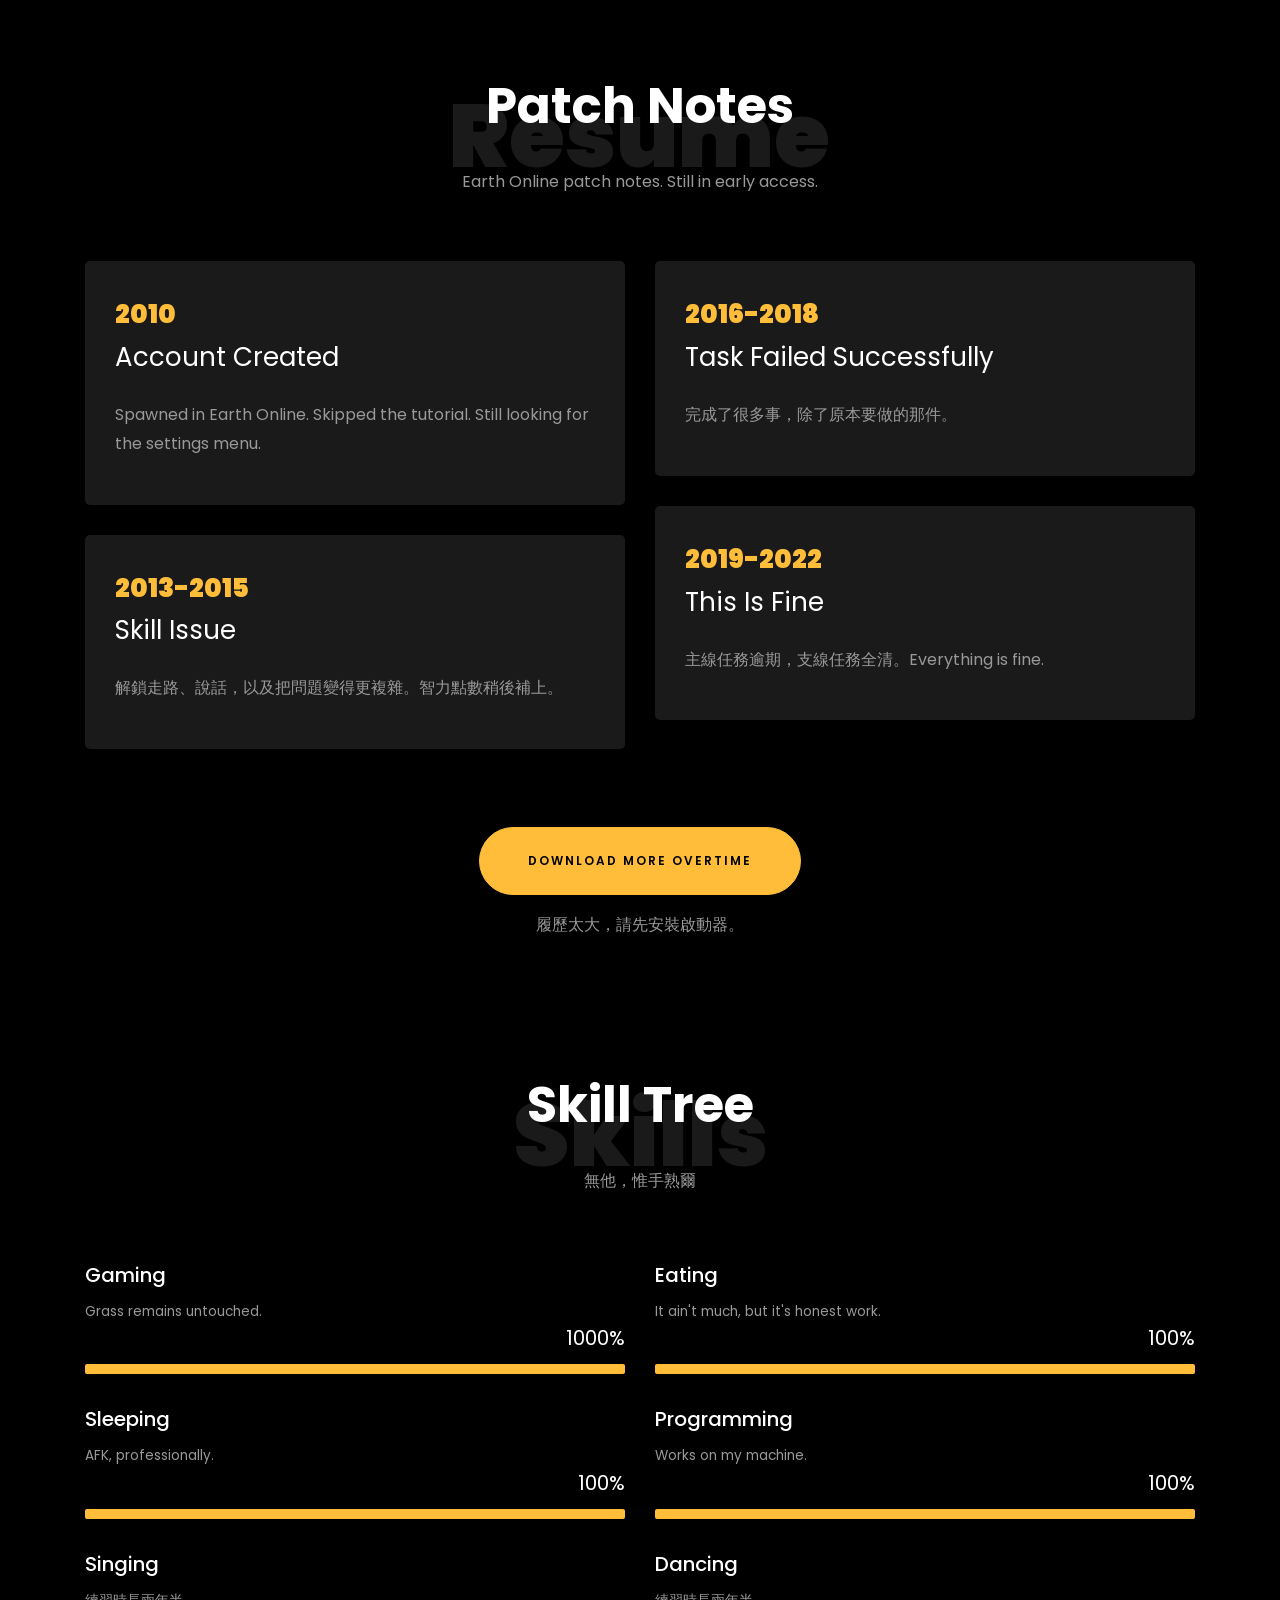
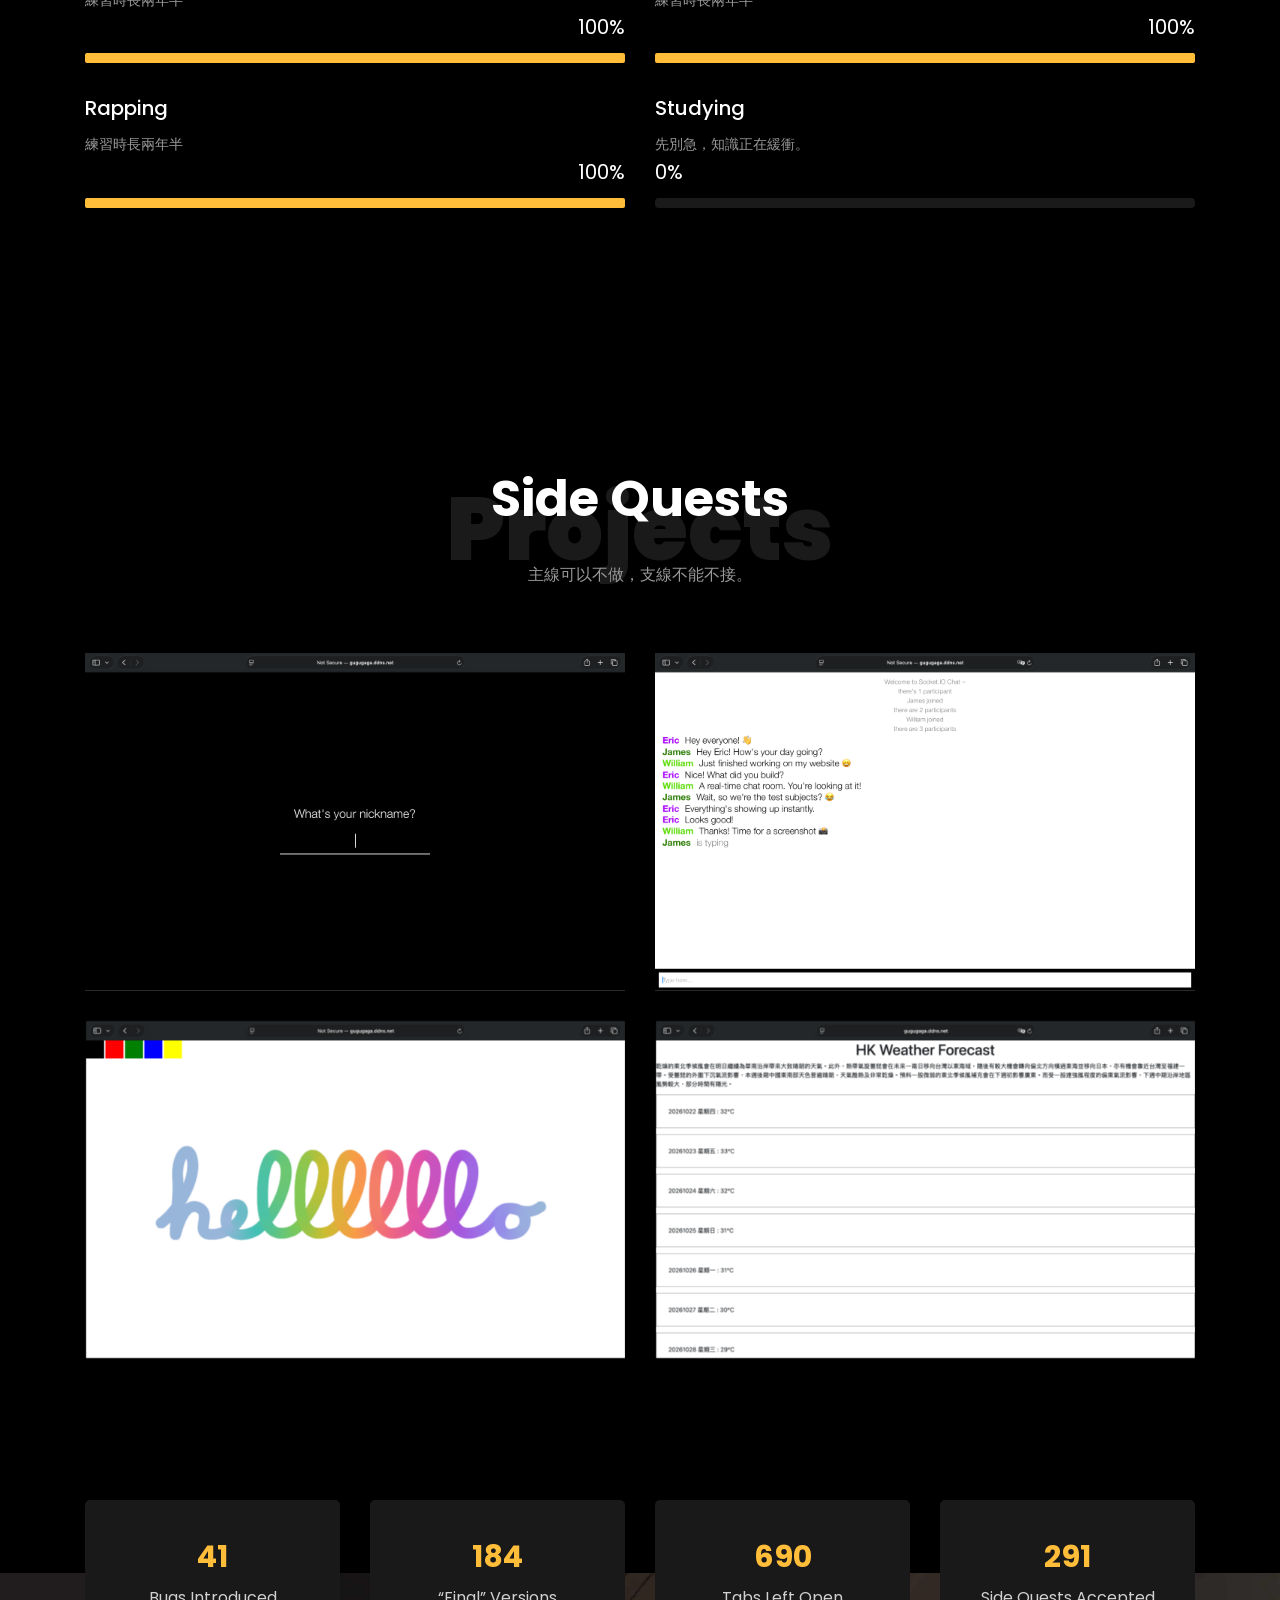
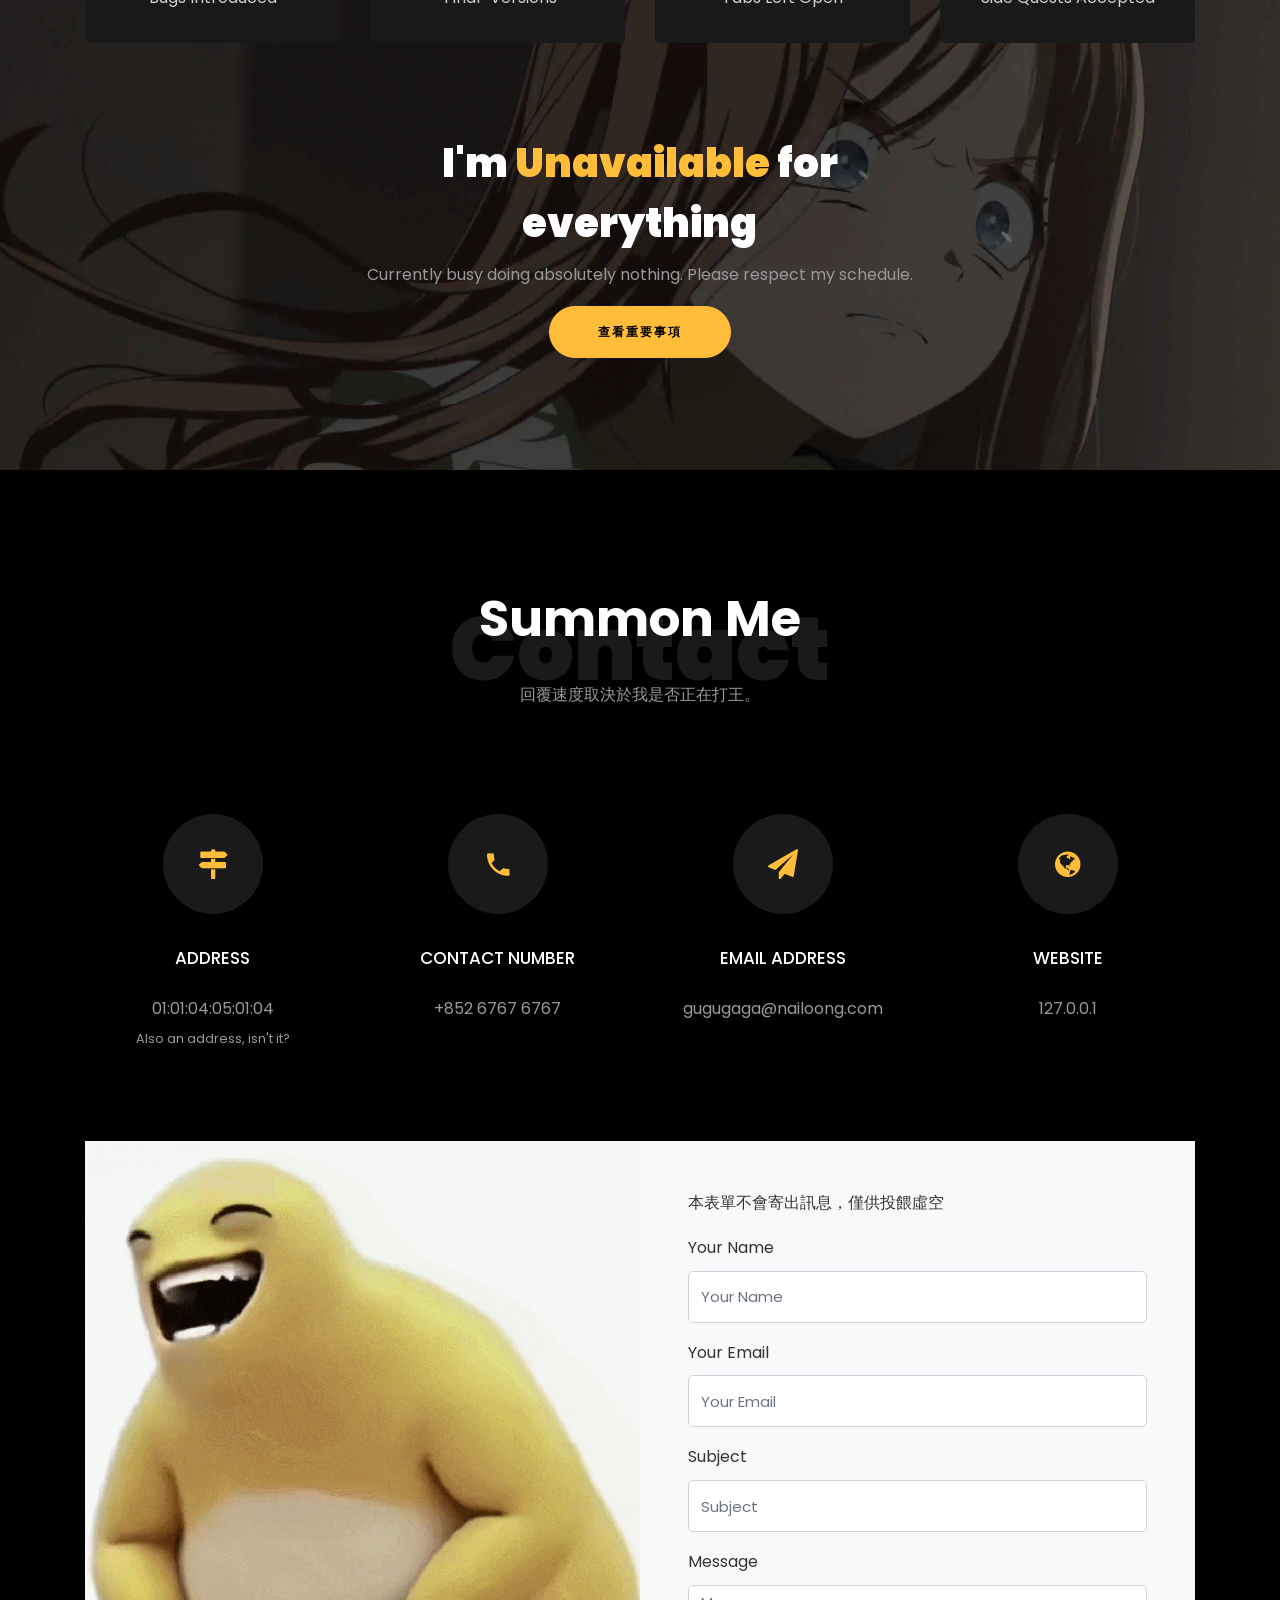
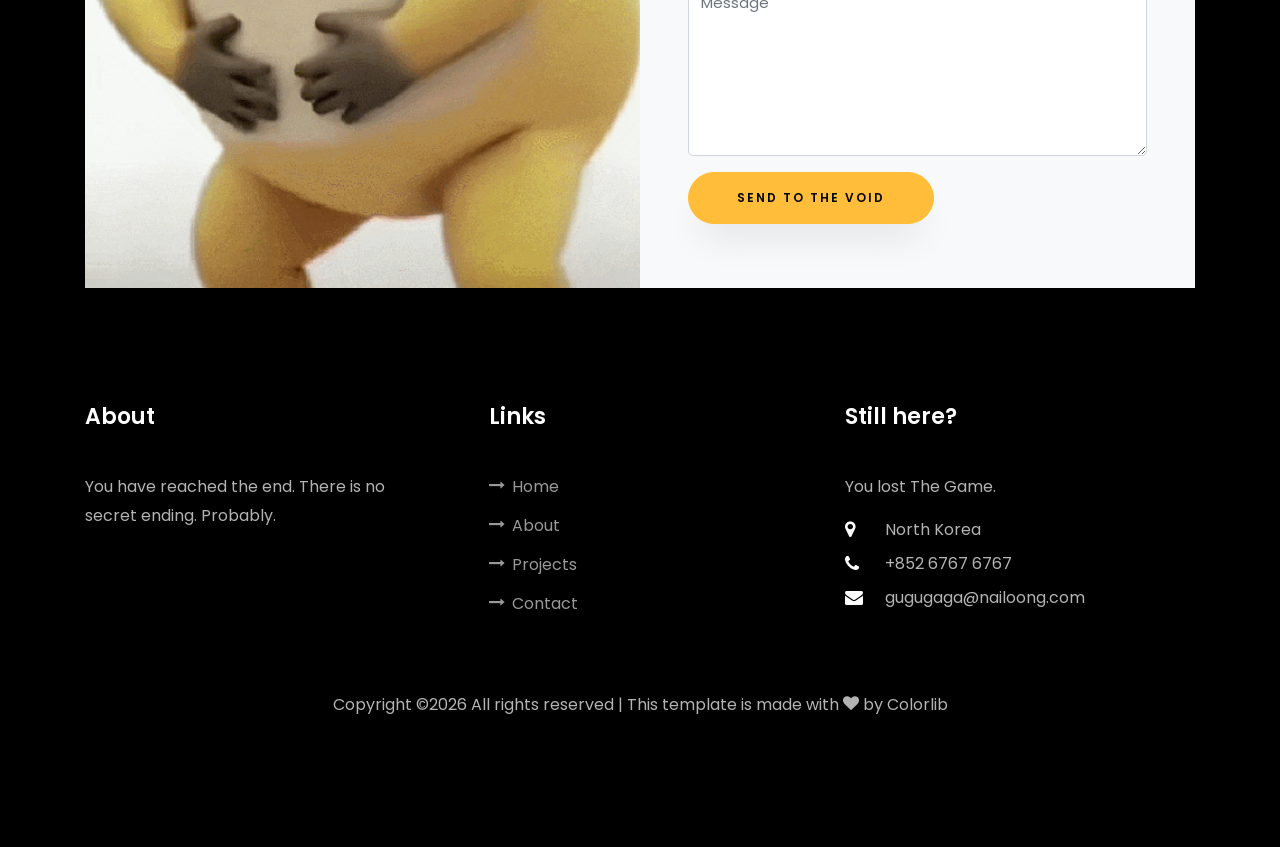
==== commit 2083f45b: "Use fixed-size image files for project icons and refresh stylesheet cache" ====
--- a/index.html
+++ b/index.html
@@ -22,7 +22,7 @@
     <link rel="stylesheet" href="css/flaticon.css">
     <link rel="stylesheet" href="css/icomoon.css">
     <link rel="stylesheet" href="css/style.css">
-    <link rel="stylesheet" href="css/meme.css">
+    <link rel="stylesheet" href="css/meme.css?v=project-icons-img-1">
   </head>
   <body data-spy="scroll" data-target=".site-navbar-target" data-offset="300">
 	  
@@ -302,15 +302,7 @@
             <div class="project img ftco-animate d-flex justify-content-center align-items-center" style="background-image: url(images/chat_1.png);">
               <div class="overlay"></div>
               <div class="text text-center p-4">
-                <h3 class="project-icon-heading">
-                  <a class="project-icon-link" href="http://gugugaga.ddns.net:3000/" target="_blank" rel="noopener noreferrer" aria-label="開啟聊天室：設定暱稱（新分頁）">
-                    <svg class="project-icon" xmlns="http://www.w3.org/2000/svg" viewBox="0 0 24 24" fill="none" stroke="currentColor" stroke-width="1.8" stroke-linecap="round" stroke-linejoin="round" aria-hidden="true" focusable="false">
-                      <path d="M2 21a8 8 0 0 1 10.821-7.487" />
-                      <path d="M21.378 16.626a1 1 0 0 0-3.004-3.004l-4.01 4.012a2 2 0 0 0-.506.854l-.837 2.87a.5.5 0 0 0 .62.62l2.87-.837a2 2 0 0 0 .854-.506z" />
-                      <circle cx="10" cy="8" r="5" />
-                    </svg>
-                  </a>
-                </h3>
+                <h3 class="project-icon-heading"><a class="project-icon-link" href="http://gugugaga.ddns.net:3000/" target="_blank" rel="noopener noreferrer" aria-label="開啟聊天室：設定暱稱（新分頁）"><img class="project-icon" src="./images/icons/chat-login.svg" alt="聊天室入口" width="40" height="40" style="width: 40px; height: 40px;" /></a></h3>
                 <span>聊天室入口：轉生先改名，開局即 AFK。</span>
               </div>
             </div>
@@ -319,14 +311,7 @@
             <div class="project img ftco-animate d-flex justify-content-center align-items-center" style="background-image: url(images/chat_2.png);">
               <div class="overlay"></div>
               <div class="text text-center p-4">
-                <h3 class="project-icon-heading">
-                  <a class="project-icon-link" href="http://gugugaga.ddns.net:3000/" target="_blank" rel="noopener noreferrer" aria-label="開啟實時聊天室（新分頁）">
-                    <svg class="project-icon" xmlns="http://www.w3.org/2000/svg" viewBox="0 0 24 24" fill="none" stroke="currentColor" stroke-width="1.8" stroke-linecap="round" stroke-linejoin="round" aria-hidden="true" focusable="false">
-                      <path d="M16 10a2 2 0 0 1-2 2H6.828a2 2 0 0 0-1.414.586l-2.202 2.202A.71.71 0 0 1 2 14.286V4a2 2 0 0 1 2-2h10a2 2 0 0 1 2 2z" />
-                      <path d="M20 9a2 2 0 0 1 2 2v10.286a.71.71 0 0 1-1.212.502l-2.202-2.202A2 2 0 0 0 17.172 19H10a2 2 0 0 1-2-2v-1" />
-                    </svg>
-                  </a>
-                </h3>
+                <h3 class="project-icon-heading"><a class="project-icon-link" href="http://gugugaga.ddns.net:3000/" target="_blank" rel="noopener noreferrer" aria-label="開啟實時聊天室（新分頁）"><img class="project-icon" src="./images/icons/chat-app.svg" alt="實時聊天室" width="40" height="40" style="width: 40px; height: 40px;" /></a></h3>
                 <span>實時聊天室：訊息已同步，腦細胞已失聯。</span>
               </div>
             </div>
@@ -335,17 +320,7 @@
             <div class="project img ftco-animate d-flex justify-content-center align-items-center" style="background-image: url(images/whiteboard.png);">
               <div class="overlay"></div>
               <div class="text text-center p-4">
-                <h3 class="project-icon-heading">
-                  <a class="project-icon-link" href="http://gugugaga.ddns.net:5000/" target="_blank" rel="noopener noreferrer" aria-label="開啟電子白板（新分頁）">
-                    <svg class="project-icon" xmlns="http://www.w3.org/2000/svg" viewBox="0 0 24 24" fill="none" stroke="currentColor" stroke-width="1.8" stroke-linecap="round" stroke-linejoin="round" aria-hidden="true" focusable="false">
-                      <path d="M12 22a1 1 0 0 1 0-20 10 9 0 0 1 10 9 5 5 0 0 1-5 5h-2.25a1.75 1.75 0 0 0-1.4 2.8l.3.4a1.75 1.75 0 0 1-1.4 2.8z" />
-                      <circle cx="13.5" cy="6.5" r=".5" fill="currentColor" />
-                      <circle cx="17.5" cy="10.5" r=".5" fill="currentColor" />
-                      <circle cx="6.5" cy="12.5" r=".5" fill="currentColor" />
-                      <circle cx="8.5" cy="7.5" r=".5" fill="currentColor" />
-                    </svg>
-                  </a>
-                </h3>
+                <h3 class="project-icon-heading"><a class="project-icon-link" href="http://gugugaga.ddns.net:5000/" target="_blank" rel="noopener noreferrer" aria-label="開啟電子白板（新分頁）"><img class="project-icon" src="./images/icons/whiteboard.svg" alt="電子白板" width="40" height="40" style="width: 40px; height: 40px;" /></a></h3>
                 <span>電子白板：滑鼠開壇，理智退散。</span>
               </div>
             </div>
@@ -354,18 +329,7 @@
             <div class="project img ftco-animate d-flex justify-content-center align-items-center" style="background-image: url(images/weather.png);">
               <div class="overlay"></div>
               <div class="text text-center p-4">
-                <h3 class="project-icon-heading">
-                  <a class="project-icon-link" href="weather.html" target="_blank" rel="noopener noreferrer" aria-label="開啟香港天氣預報（新分頁）">
-                    <svg class="project-icon" xmlns="http://www.w3.org/2000/svg" viewBox="0 0 24 24" fill="none" stroke="currentColor" stroke-width="1.8" stroke-linecap="round" stroke-linejoin="round" aria-hidden="true" focusable="false">
-                      <path d="M12 2v2" />
-                      <path d="m4.93 4.93 1.41 1.41" />
-                      <path d="M20 12h2" />
-                      <path d="m19.07 4.93-1.41 1.41" />
-                      <path d="M15.947 12.65a4 4 0 0 0-5.925-4.128" />
-                      <path d="M13 22H7a5 5 0 1 1 4.9-6H13a3 3 0 0 1 0 6Z" />
-                    </svg>
-                  </a>
-                </h3>
+                <h3 class="project-icon-heading"><a class="project-icon-link" href="weather.html" target="_blank" rel="noopener noreferrer" aria-label="開啟香港天氣預報（新分頁）"><img class="project-icon" src="./images/icons/weather.svg" alt="香港天氣預報" width="40" height="40" style="width: 40px; height: 40px;" /></a></h3>
                 <span>香港天氣：秋天 DLC 尚未發售，冷氣繼續課金。</span>
               </div>
             </div>
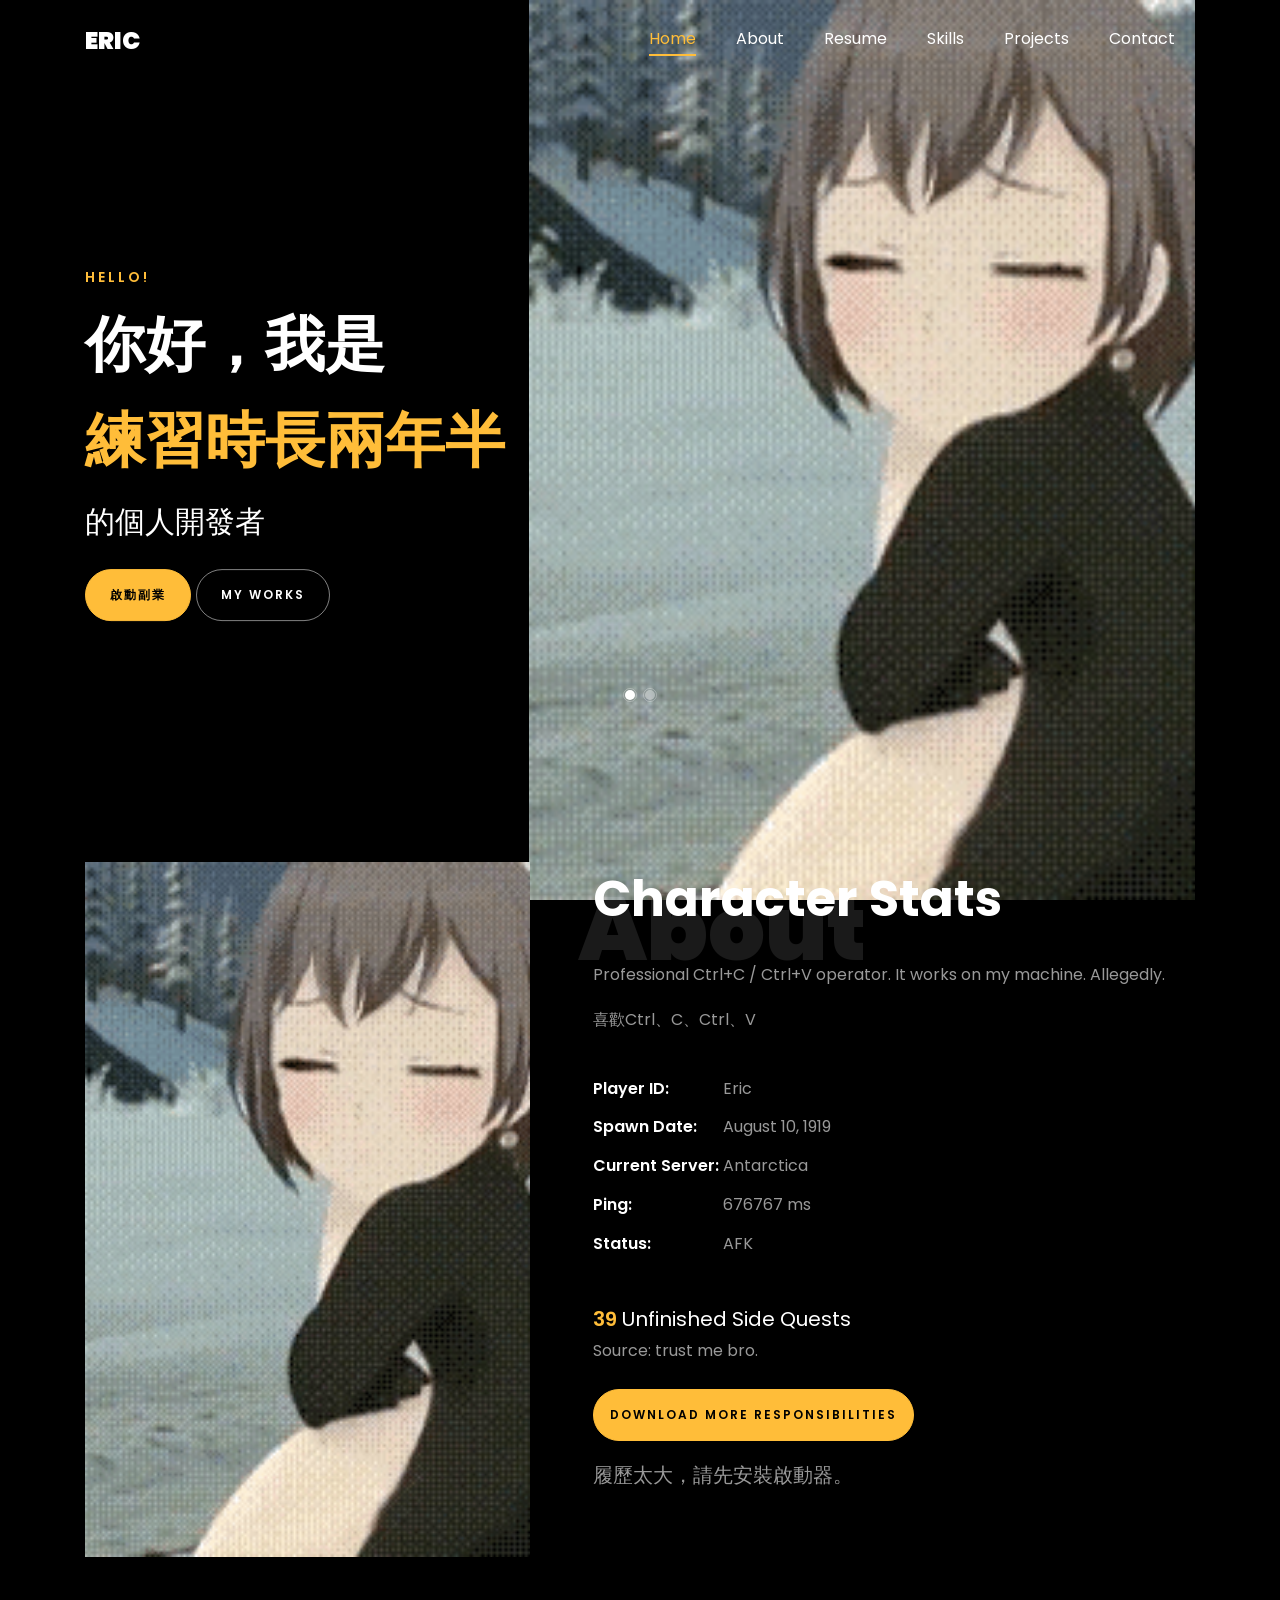
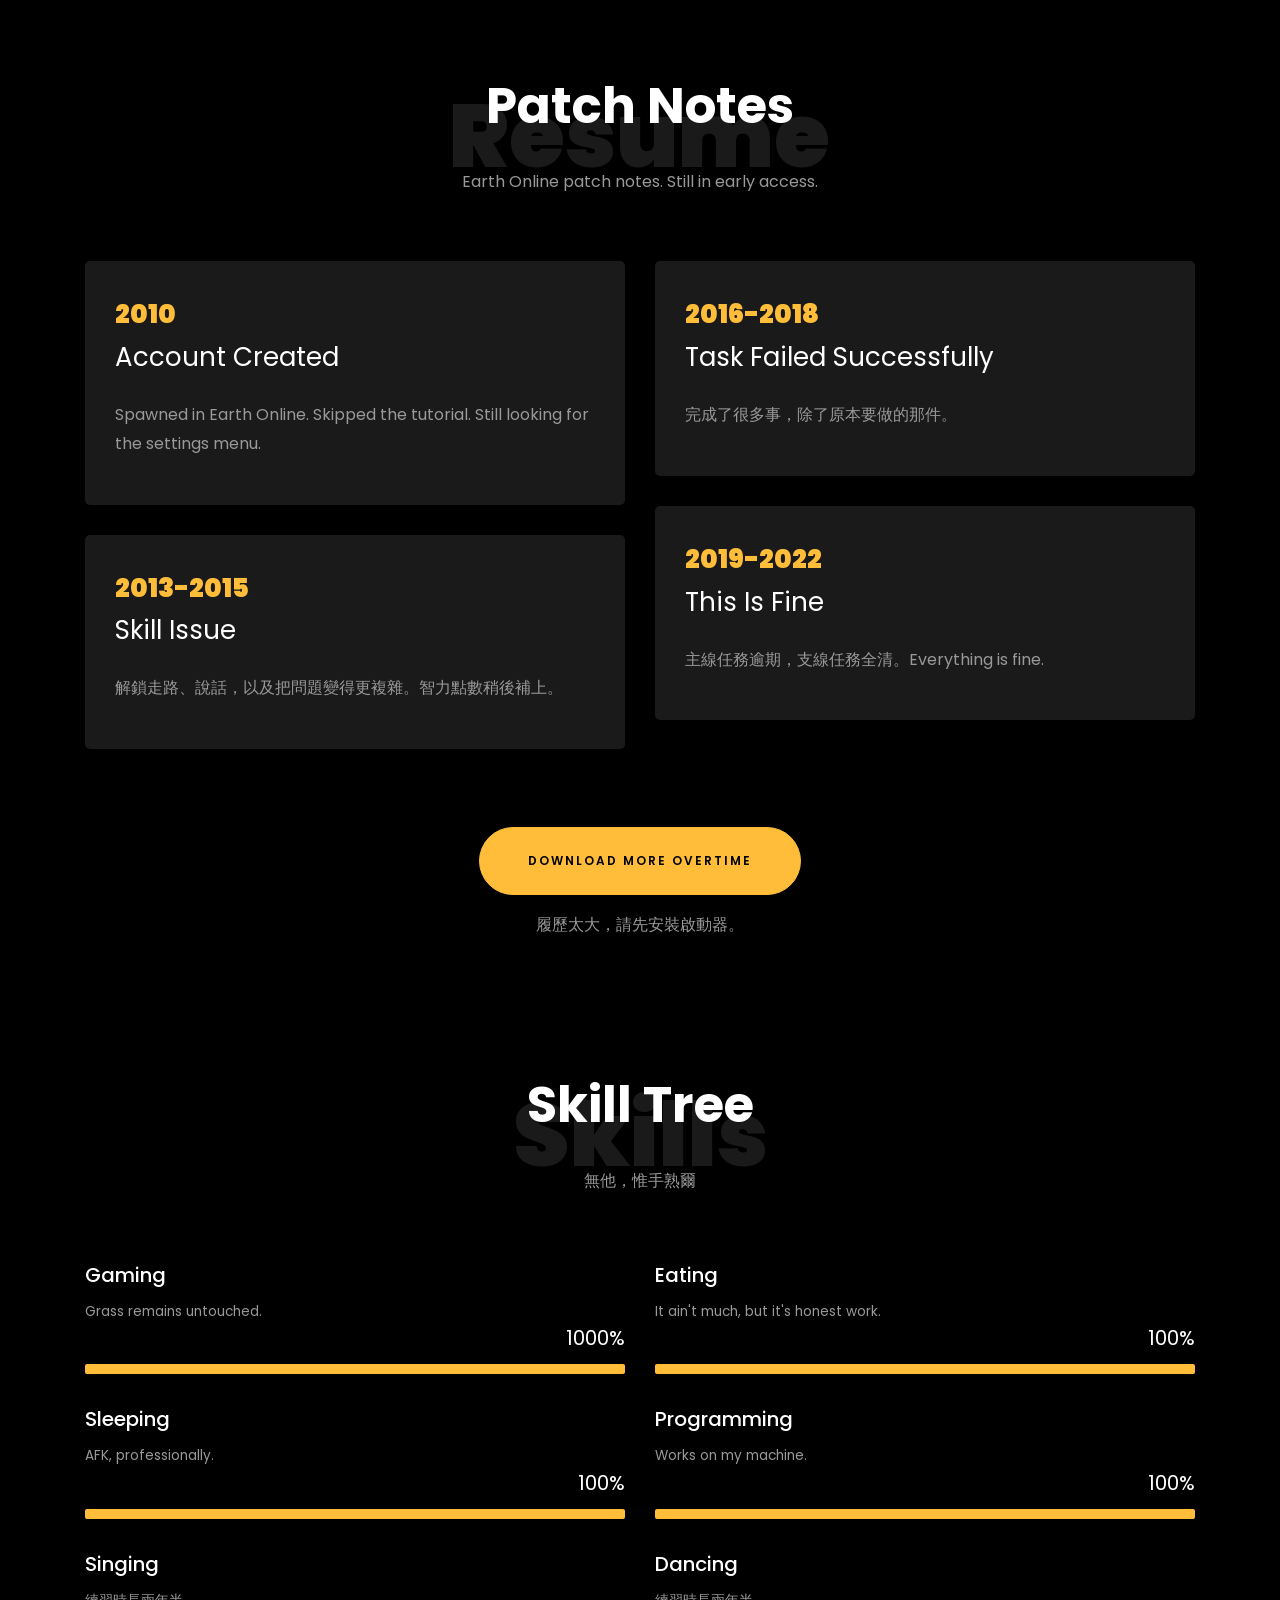
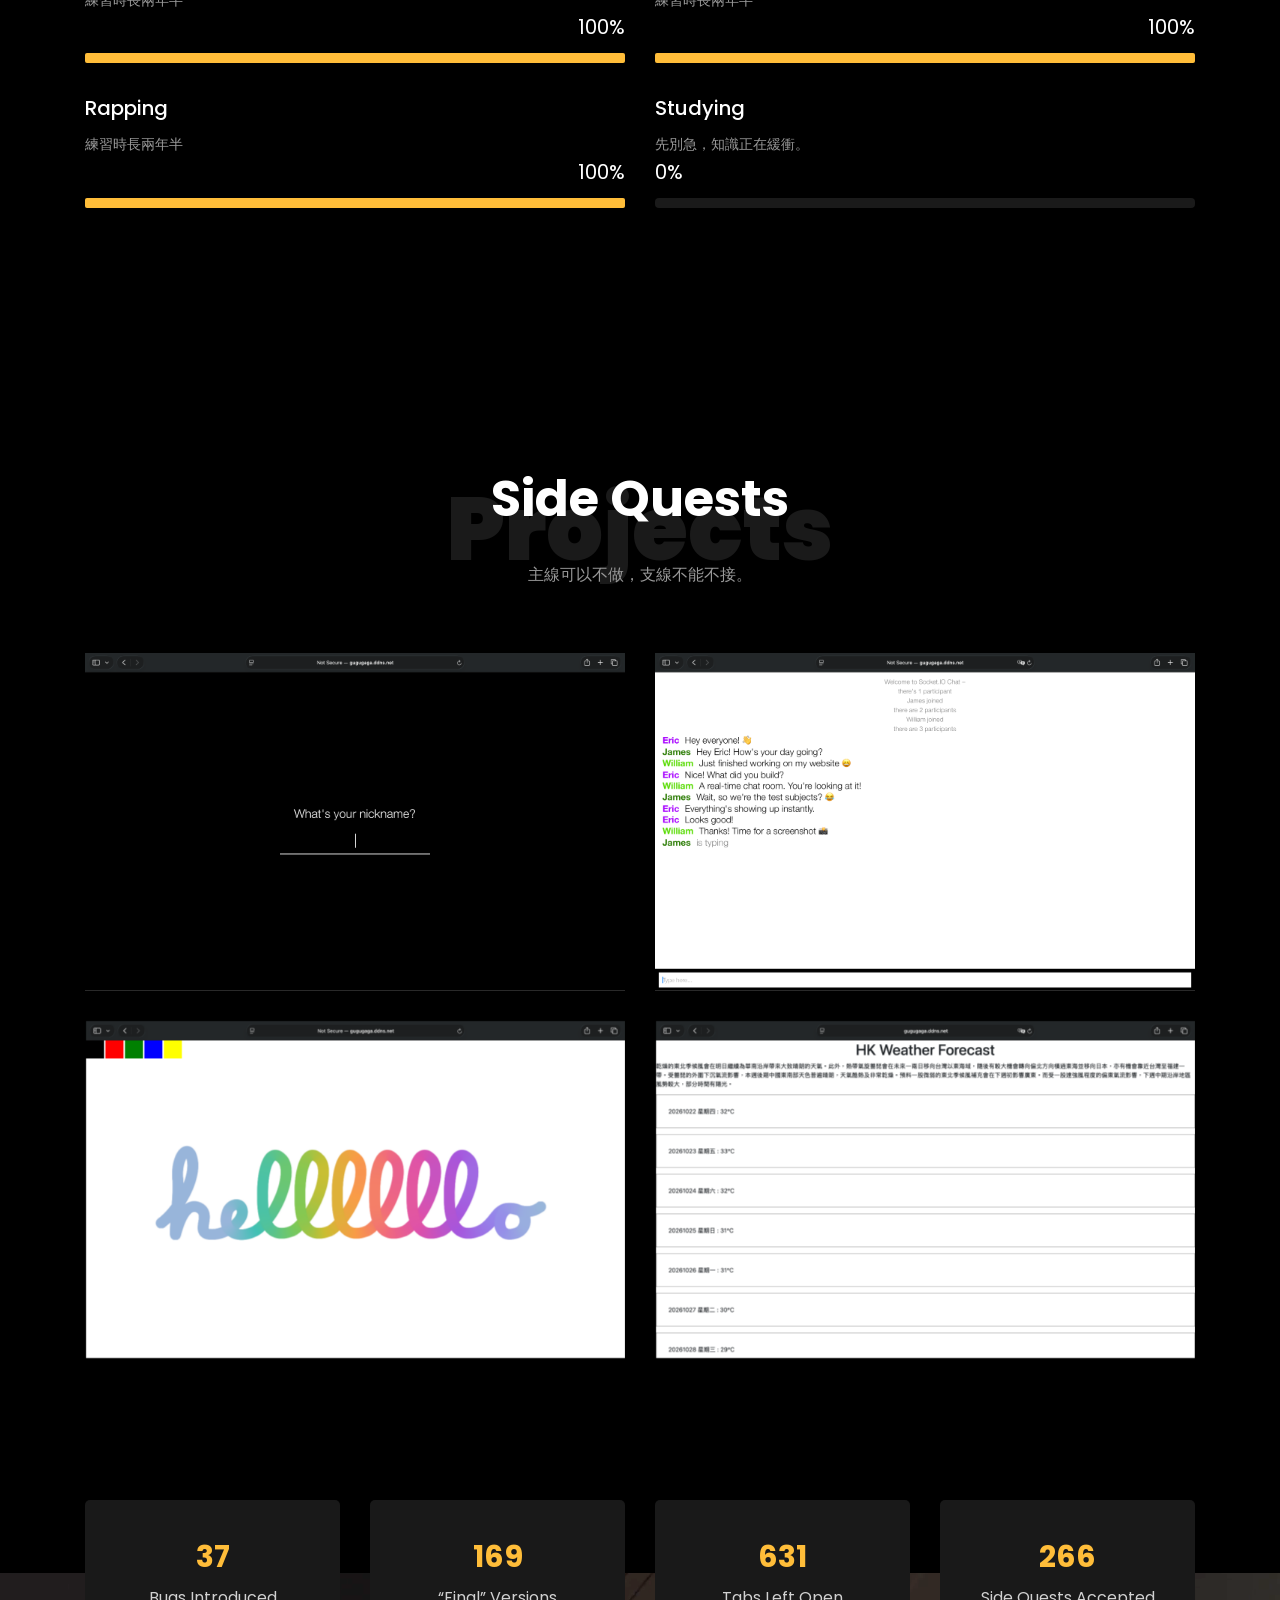
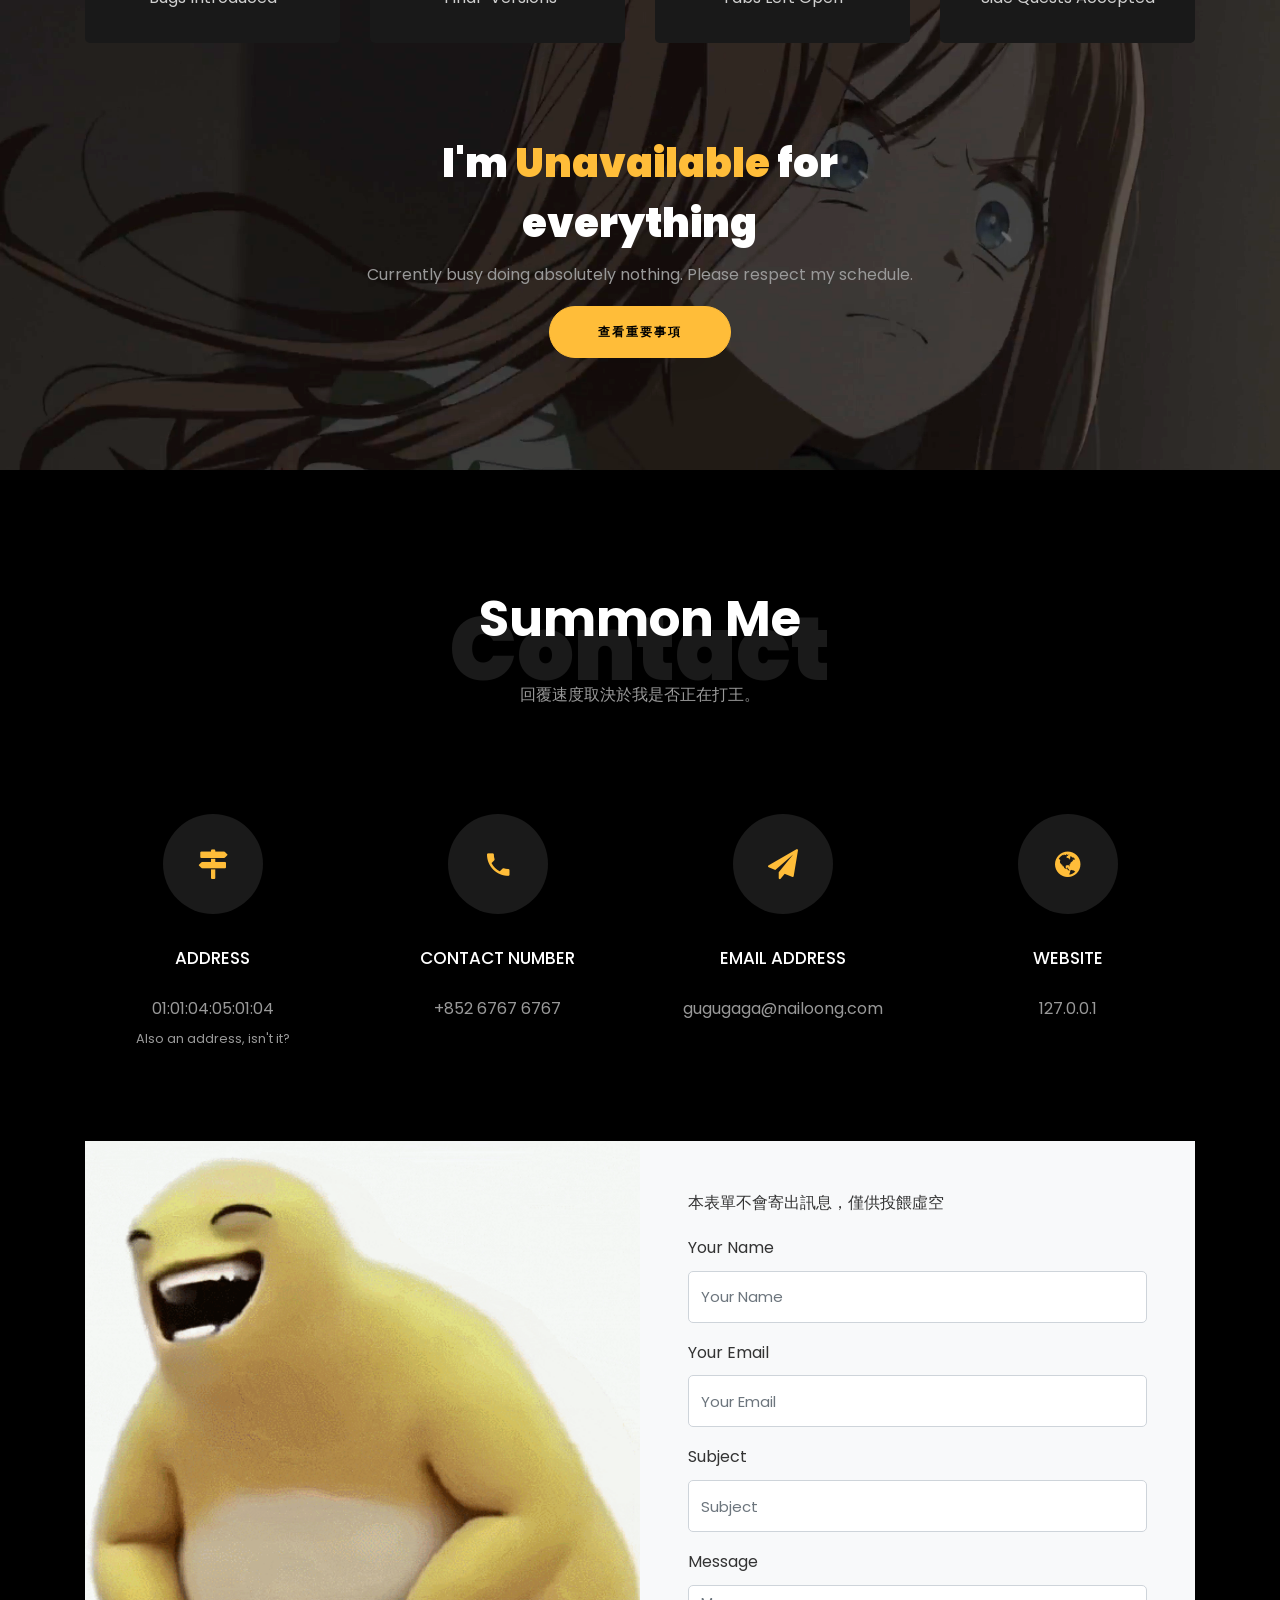
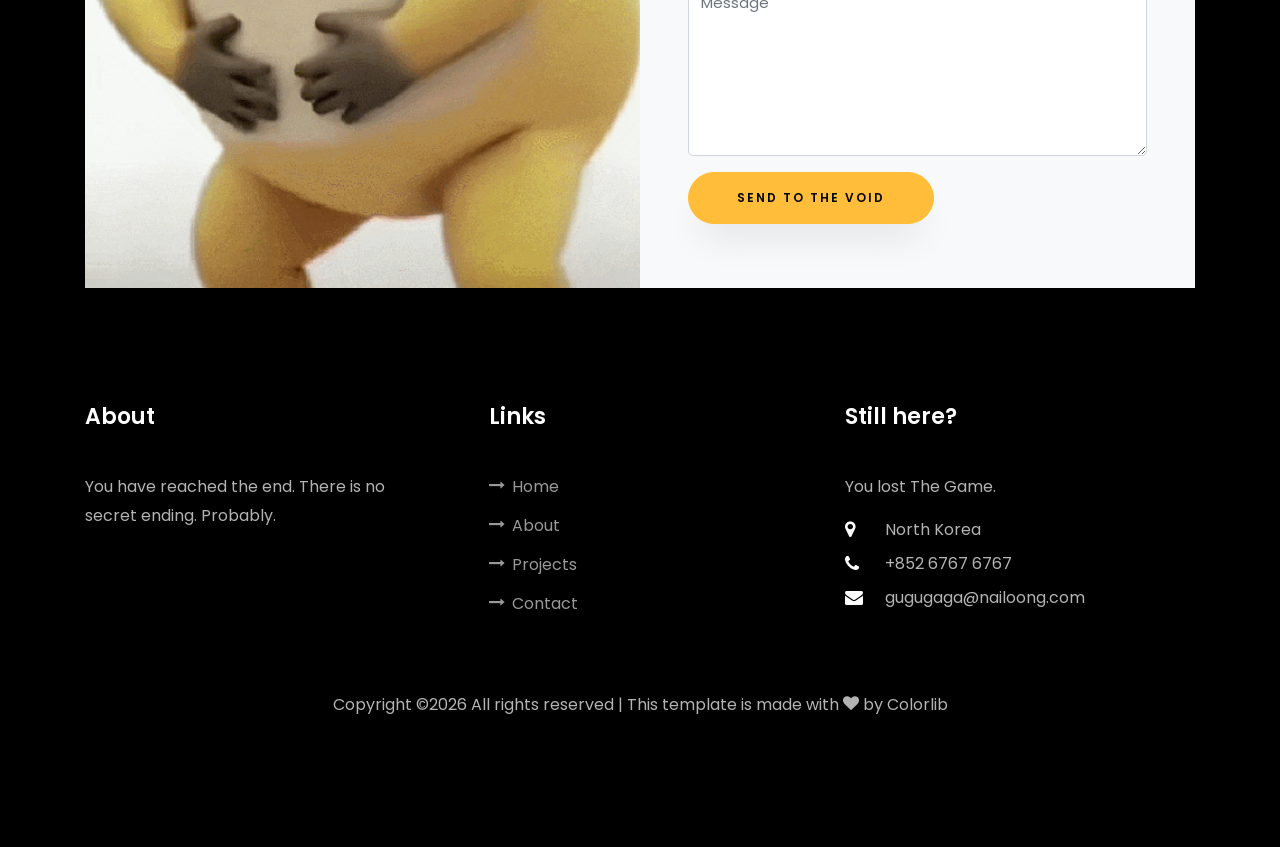
==== commit 1f190783: "Replace project SVG references with ready-made Material Icons PNG files" ====
--- a/index.html
+++ b/index.html
@@ -302,7 +302,7 @@
             <div class="project img ftco-animate d-flex justify-content-center align-items-center" style="background-image: url(images/chat_1.png);">
               <div class="overlay"></div>
               <div class="text text-center p-4">
-                <h3 class="project-icon-heading"><a class="project-icon-link" href="http://gugugaga.ddns.net:3000/" target="_blank" rel="noopener noreferrer" aria-label="開啟聊天室：設定暱稱（新分頁）"><img class="project-icon" src="./images/icons/chat-login.svg" alt="聊天室入口" width="40" height="40" style="width: 40px; height: 40px;" /></a></h3>
+                <h3 class="project-icon-heading"><a class="project-icon-link" href="http://gugugaga.ddns.net:3000/" target="_blank" rel="noopener noreferrer" aria-label="開啟聊天室：設定暱稱（新分頁）"><img class="project-icon" src="./images/icons/chat-login.png" alt="聊天室入口" width="40" height="40" style="width: 40px; height: 40px; filter: invert(1);" /></a></h3>
                 <span>聊天室入口：轉生先改名，開局即 AFK。</span>
               </div>
             </div>
@@ -311,7 +311,7 @@
             <div class="project img ftco-animate d-flex justify-content-center align-items-center" style="background-image: url(images/chat_2.png);">
               <div class="overlay"></div>
               <div class="text text-center p-4">
-                <h3 class="project-icon-heading"><a class="project-icon-link" href="http://gugugaga.ddns.net:3000/" target="_blank" rel="noopener noreferrer" aria-label="開啟實時聊天室（新分頁）"><img class="project-icon" src="./images/icons/chat-app.svg" alt="實時聊天室" width="40" height="40" style="width: 40px; height: 40px;" /></a></h3>
+                <h3 class="project-icon-heading"><a class="project-icon-link" href="http://gugugaga.ddns.net:3000/" target="_blank" rel="noopener noreferrer" aria-label="開啟實時聊天室（新分頁）"><img class="project-icon" src="./images/icons/chat-app.png" alt="實時聊天室" width="40" height="40" style="width: 40px; height: 40px; filter: invert(1);" /></a></h3>
                 <span>實時聊天室：訊息已同步，腦細胞已失聯。</span>
               </div>
             </div>
@@ -320,7 +320,7 @@
             <div class="project img ftco-animate d-flex justify-content-center align-items-center" style="background-image: url(images/whiteboard.png);">
               <div class="overlay"></div>
               <div class="text text-center p-4">
-                <h3 class="project-icon-heading"><a class="project-icon-link" href="http://gugugaga.ddns.net:5000/" target="_blank" rel="noopener noreferrer" aria-label="開啟電子白板（新分頁）"><img class="project-icon" src="./images/icons/whiteboard.svg" alt="電子白板" width="40" height="40" style="width: 40px; height: 40px;" /></a></h3>
+                <h3 class="project-icon-heading"><a class="project-icon-link" href="http://gugugaga.ddns.net:5000/" target="_blank" rel="noopener noreferrer" aria-label="開啟電子白板（新分頁）"><img class="project-icon" src="./images/icons/whiteboard.png" alt="電子白板" width="40" height="40" style="width: 40px; height: 40px; filter: invert(1);" /></a></h3>
                 <span>電子白板：滑鼠開壇，理智退散。</span>
               </div>
             </div>
@@ -329,7 +329,7 @@
             <div class="project img ftco-animate d-flex justify-content-center align-items-center" style="background-image: url(images/weather.png);">
               <div class="overlay"></div>
               <div class="text text-center p-4">
-                <h3 class="project-icon-heading"><a class="project-icon-link" href="weather.html" target="_blank" rel="noopener noreferrer" aria-label="開啟香港天氣預報（新分頁）"><img class="project-icon" src="./images/icons/weather.svg" alt="香港天氣預報" width="40" height="40" style="width: 40px; height: 40px;" /></a></h3>
+                <h3 class="project-icon-heading"><a class="project-icon-link" href="weather.html" target="_blank" rel="noopener noreferrer" aria-label="開啟香港天氣預報（新分頁）"><img class="project-icon" src="./images/icons/weather.png" alt="香港天氣預報" width="40" height="40" style="width: 40px; height: 40px; filter: invert(1);" /></a></h3>
                 <span>香港天氣：秋天 DLC 尚未發售，冷氣繼續課金。</span>
               </div>
             </div>
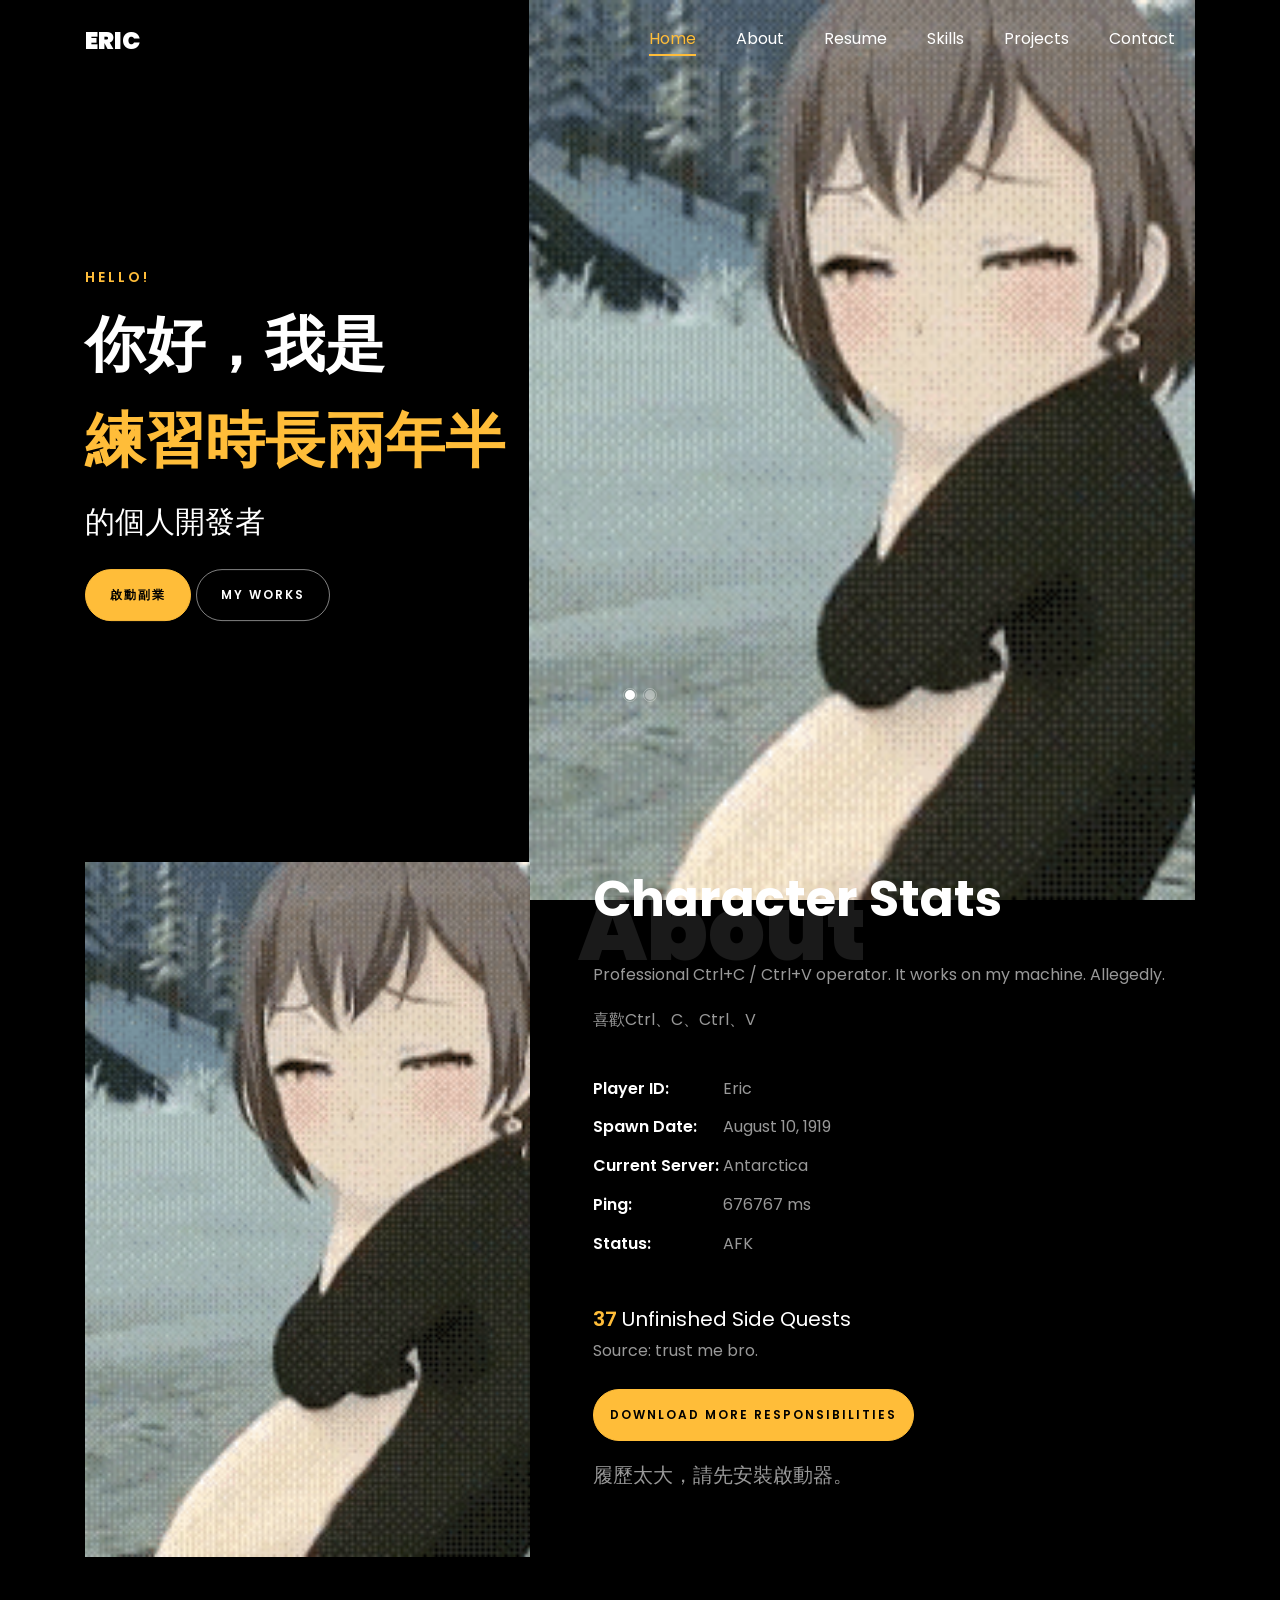
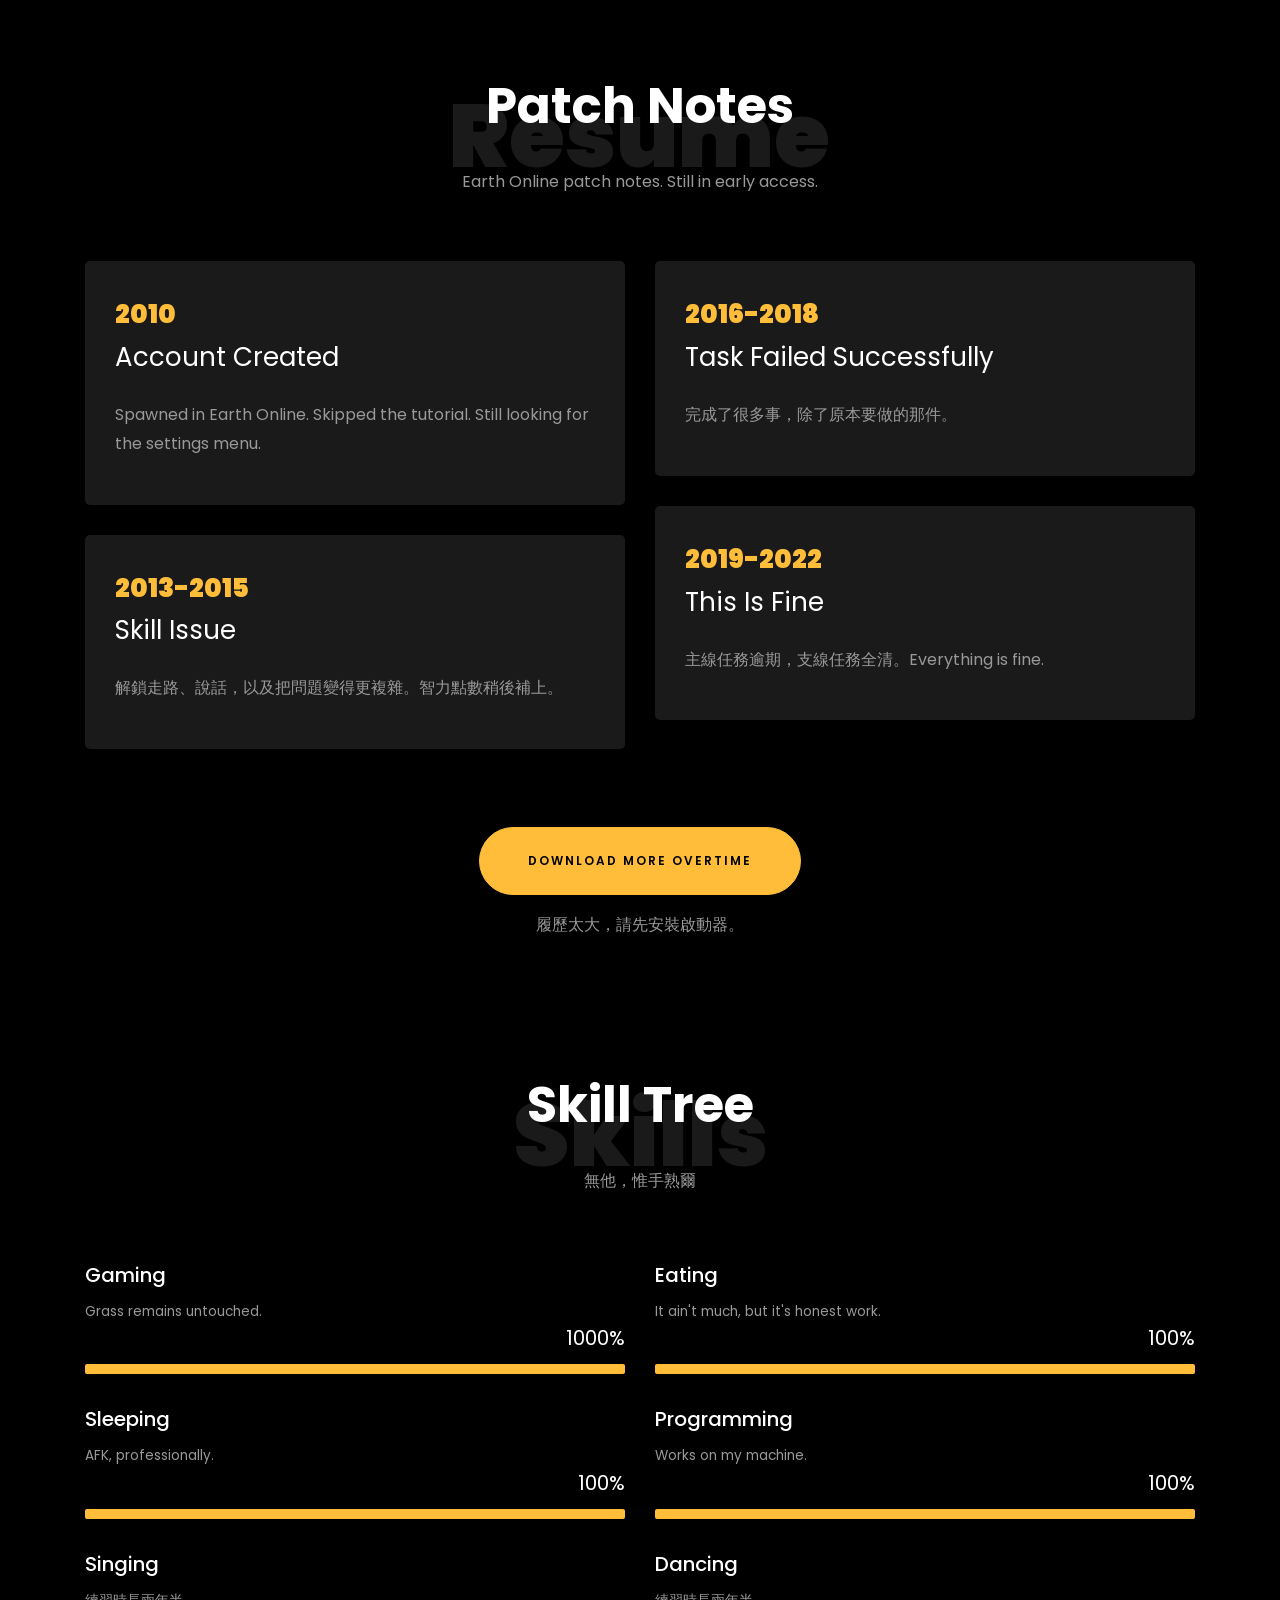
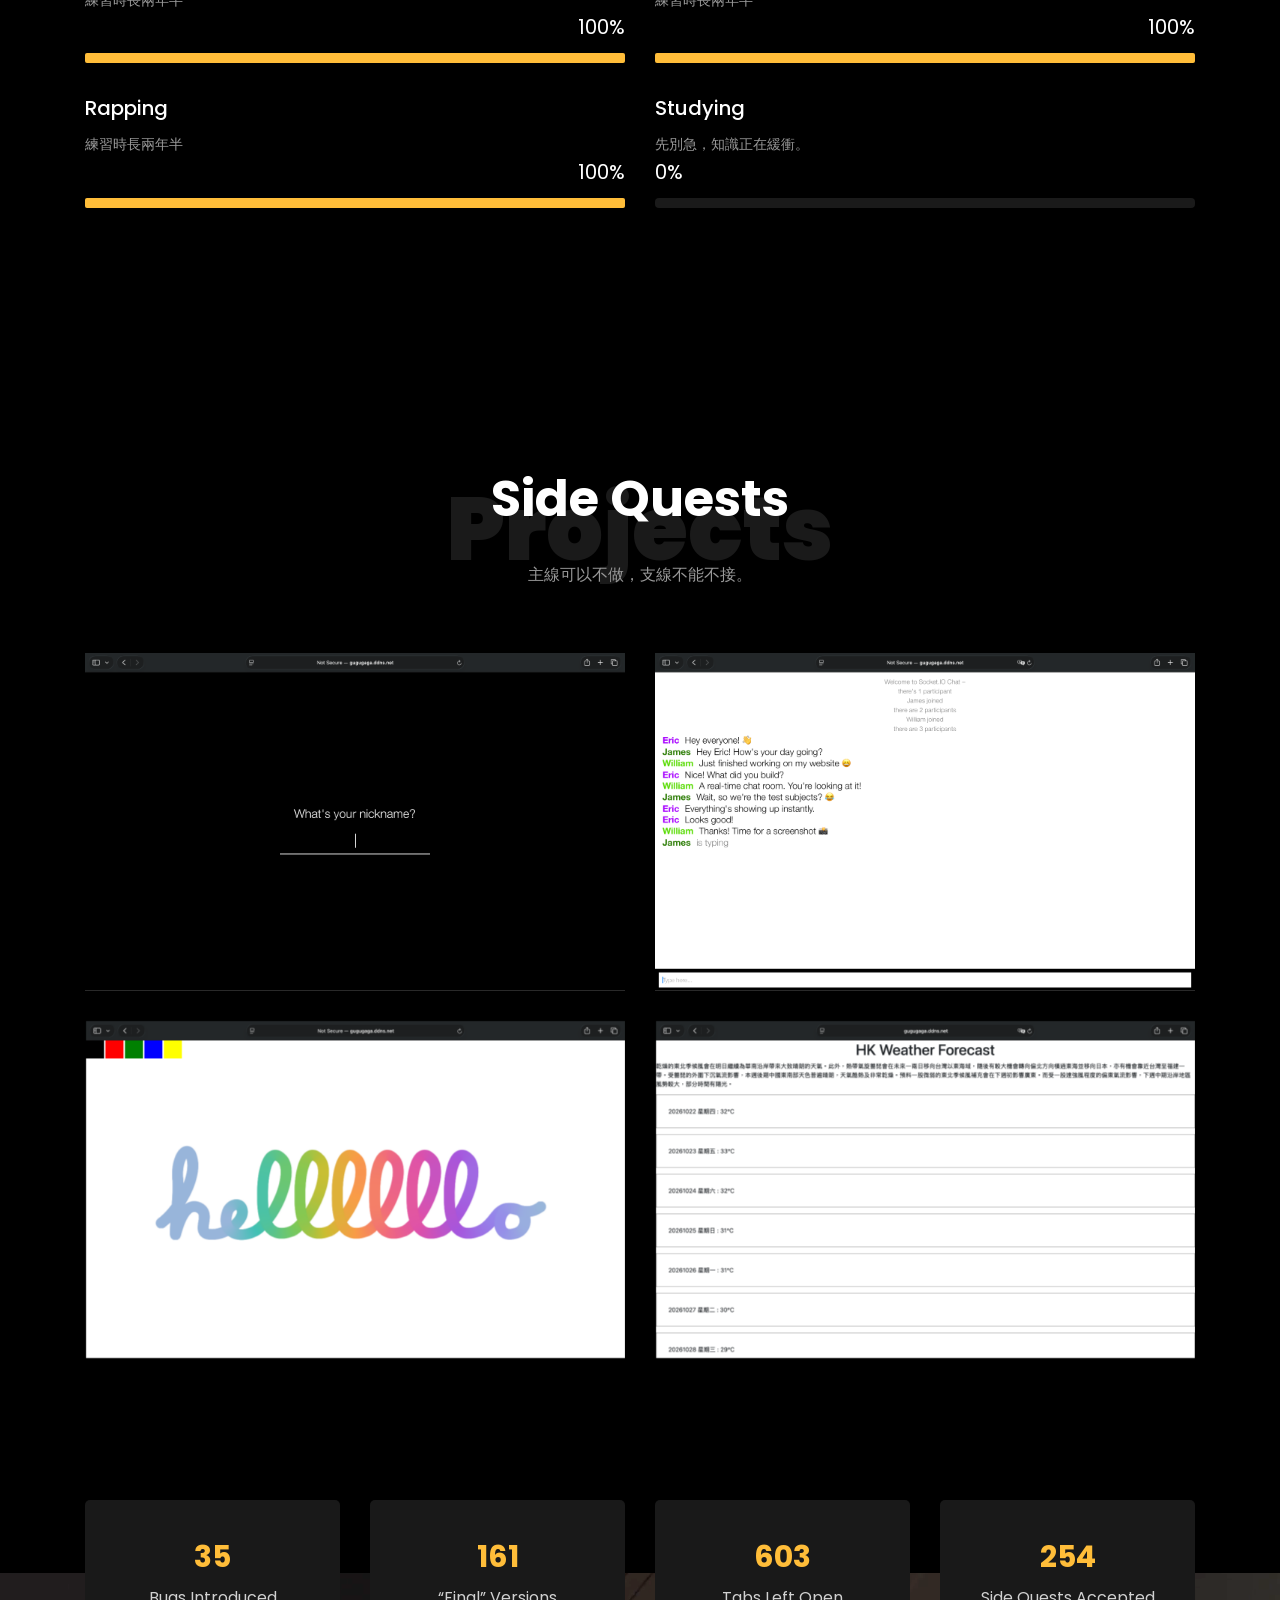
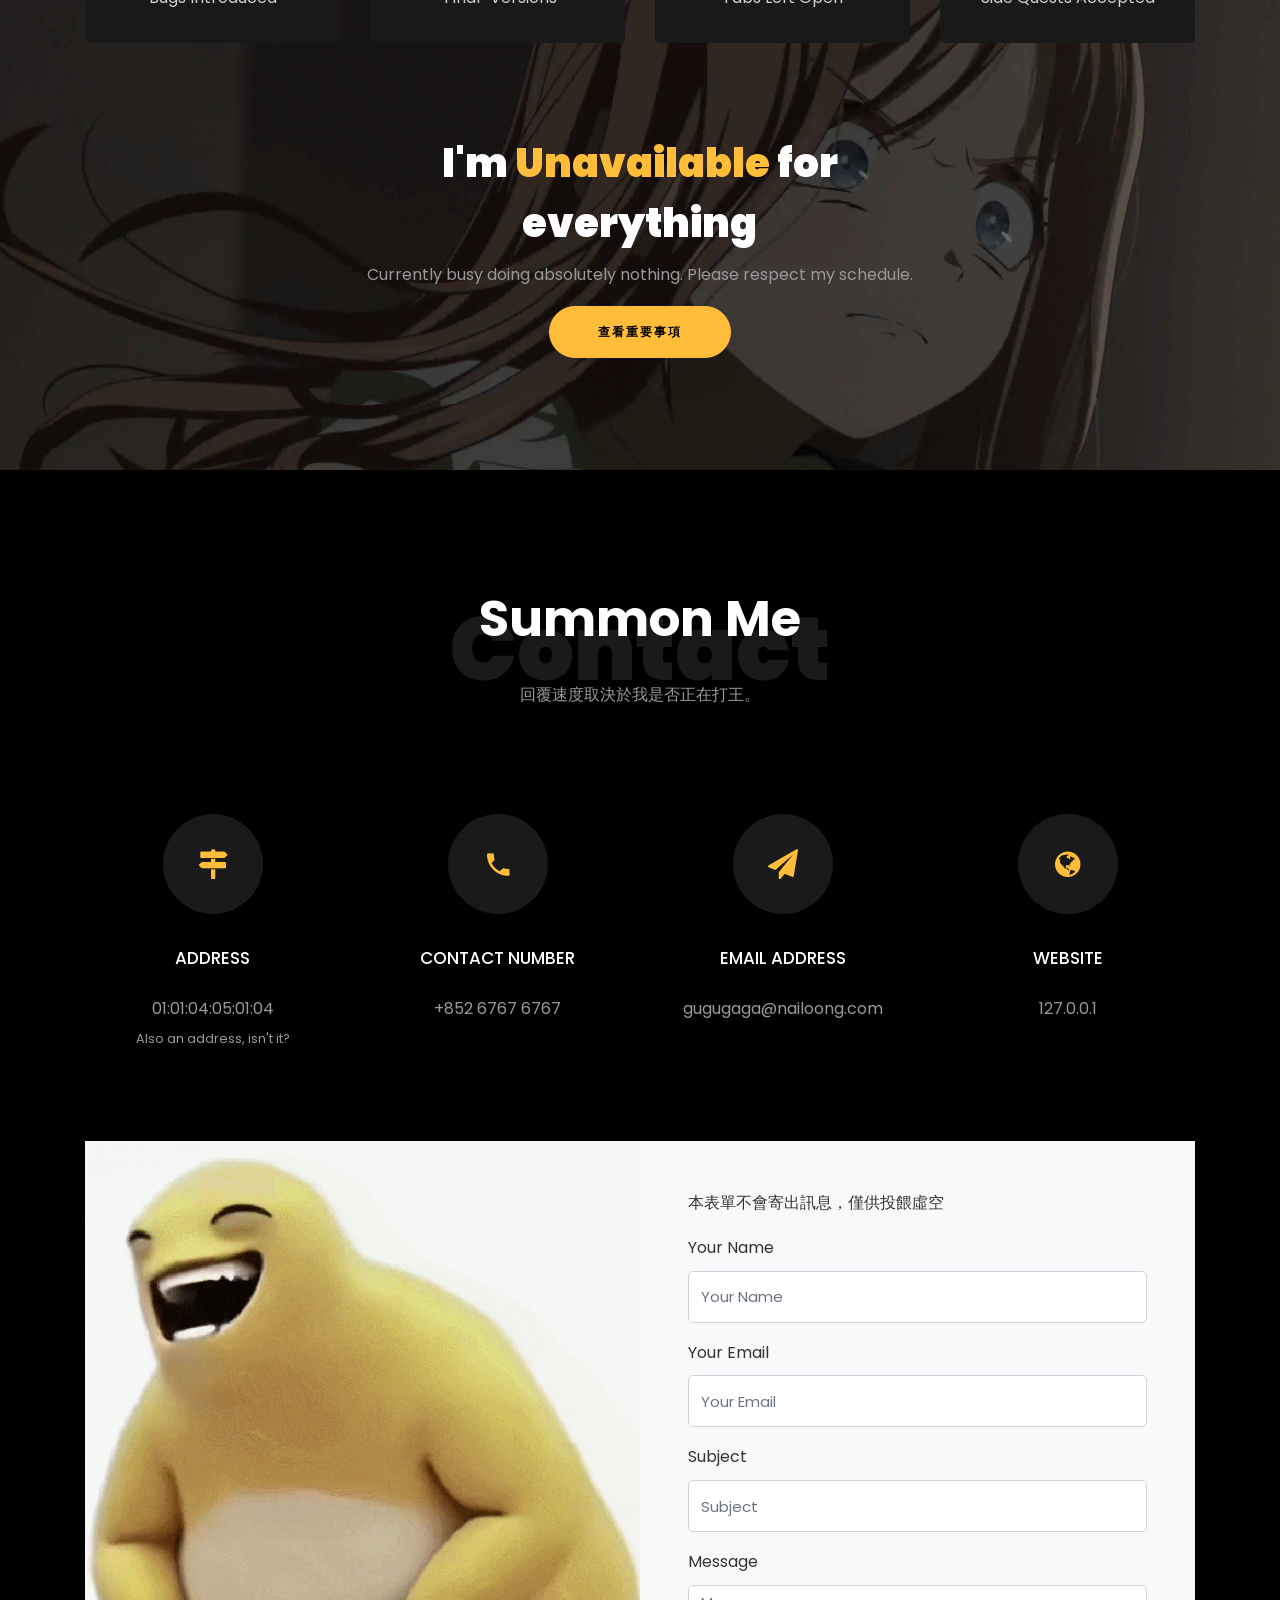
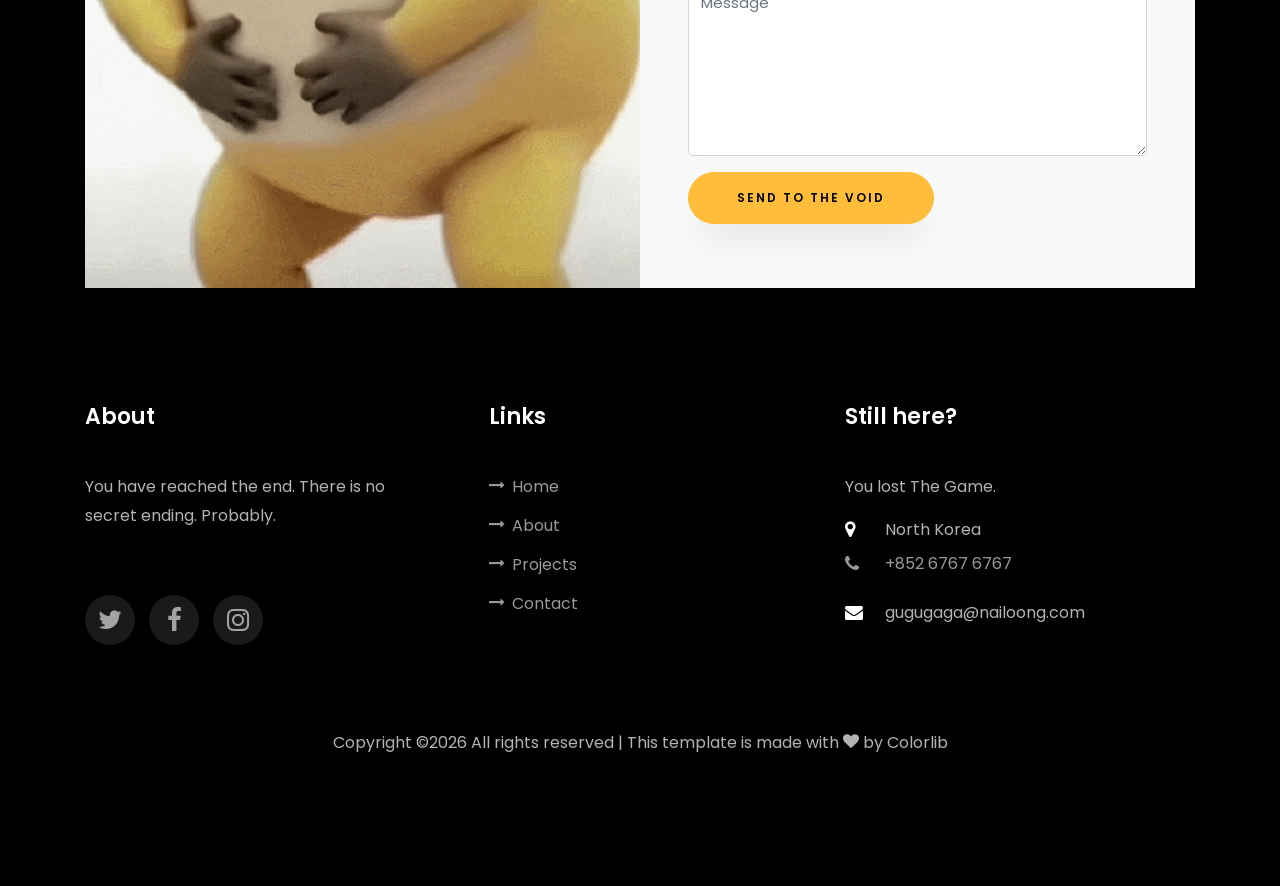
==== commit 79353e76: "Oi" ====
--- a/index.html
+++ b/index.html
@@ -302,7 +302,7 @@
             <div class="project img ftco-animate d-flex justify-content-center align-items-center" style="background-image: url(images/chat_1.png);">
               <div class="overlay"></div>
               <div class="text text-center p-4">
-                <h3 class="project-icon-heading"><a class="project-icon-link" href="http://gugugaga.ddns.net:3000/" target="_blank" rel="noopener noreferrer" aria-label="開啟聊天室：設定暱稱（新分頁）"><img class="project-icon" src="./images/icons/chat-login.png" alt="聊天室入口" width="40" height="40" style="width: 40px; height: 40px; filter: invert(1);" /></a></h3>
+                <h3 class="project-icon-heading"><a class="project-icon-link" href="http://gugugaga.ddns.net:3000/" target="_blank" rel="noopener noreferrer" aria-label="開啟聊天室：設定暱稱（新分頁）"><img class="project-icon" src="./images/icons/chat-login.svg" alt="聊天室入口" width="40" height="40" style="width: 40px; height: 40px;" /></a></h3>
                 <span>聊天室入口：轉生先改名，開局即 AFK。</span>
               </div>
             </div>
@@ -311,7 +311,7 @@
             <div class="project img ftco-animate d-flex justify-content-center align-items-center" style="background-image: url(images/chat_2.png);">
               <div class="overlay"></div>
               <div class="text text-center p-4">
-                <h3 class="project-icon-heading"><a class="project-icon-link" href="http://gugugaga.ddns.net:3000/" target="_blank" rel="noopener noreferrer" aria-label="開啟實時聊天室（新分頁）"><img class="project-icon" src="./images/icons/chat-app.png" alt="實時聊天室" width="40" height="40" style="width: 40px; height: 40px; filter: invert(1);" /></a></h3>
+                <h3 class="project-icon-heading"><a class="project-icon-link" href="http://gugugaga.ddns.net:3000/" target="_blank" rel="noopener noreferrer" aria-label="開啟實時聊天室（新分頁）"><img class="project-icon" src="./images/icons/chat-app.svg" alt="實時聊天室" width="40" height="40" style="width: 40px; height: 40px;" /></a></h3>
                 <span>實時聊天室：訊息已同步，腦細胞已失聯。</span>
               </div>
             </div>
@@ -320,7 +320,7 @@
             <div class="project img ftco-animate d-flex justify-content-center align-items-center" style="background-image: url(images/whiteboard.png);">
               <div class="overlay"></div>
               <div class="text text-center p-4">
-                <h3 class="project-icon-heading"><a class="project-icon-link" href="http://gugugaga.ddns.net:5000/" target="_blank" rel="noopener noreferrer" aria-label="開啟電子白板（新分頁）"><img class="project-icon" src="./images/icons/whiteboard.png" alt="電子白板" width="40" height="40" style="width: 40px; height: 40px; filter: invert(1);" /></a></h3>
+                <h3 class="project-icon-heading"><a class="project-icon-link" href="http://gugugaga.ddns.net:5000/" target="_blank" rel="noopener noreferrer" aria-label="開啟電子白板（新分頁）"><img class="project-icon" src="./images/icons/whiteboard.svg" alt="電子白板" width="40" height="40" style="width: 40px; height: 40px;" /></a></h3>
                 <span>電子白板：滑鼠開壇，理智退散。</span>
               </div>
             </div>
@@ -329,7 +329,7 @@
             <div class="project img ftco-animate d-flex justify-content-center align-items-center" style="background-image: url(images/weather.png);">
               <div class="overlay"></div>
               <div class="text text-center p-4">
-                <h3 class="project-icon-heading"><a class="project-icon-link" href="weather.html" target="_blank" rel="noopener noreferrer" aria-label="開啟香港天氣預報（新分頁）"><img class="project-icon" src="./images/icons/weather.png" alt="香港天氣預報" width="40" height="40" style="width: 40px; height: 40px; filter: invert(1);" /></a></h3>
+                <h3 class="project-icon-heading"><a class="project-icon-link" href="weather.html" target="_blank" rel="noopener noreferrer" aria-label="開啟香港天氣預報（新分頁）"><img class="project-icon" src="./images/icons/weather.svg" alt="香港天氣預報" width="40" height="40" style="width: 40px; height: 40px;" /></a></h3>
                 <span>香港天氣：秋天 DLC 尚未發售，冷氣繼續課金。</span>
               </div>
             </div>
@@ -483,6 +483,11 @@
             <div class="ftco-footer-widget mb-4">
               <h2 class="ftco-heading-2">About</h2>
               <p>You have reached the end. There is no secret ending. Probably.</p>
+              <ul class="ftco-footer-social list-unstyled float-md-left float-lft mt-5">
+                <li class="ftco-animate"><a href="https://www.bilibili.com/zh-Hant/video/BV1Ci4y1e7ZC/" target="_blank"><span class="icon-twitter"></span></a></li>
+                <li class="ftco-animate"><a href="https://www.bilibili.com/zh-Hant/video/BV1faak6AEzm/" target="_blank"><span class="icon-facebook"></span></a></li>
+                <li class="ftco-animate"><a href="https://www.bilibili.com/zh-Hant/video/BV1VGYR6bECg/" target="_blank"><span class="icon-instagram"></span></a></li>
+              </ul>
             </div>
           </div>
           <div class="col-md">
@@ -503,9 +508,9 @@
             	<p>You lost The Game.</p>
             	<div class="block-23 mb-3">
 	              <ul>
-	                <li><span class="icon icon-map-marker"></span><span class="text">North Korea</span></li>
-	                <li><span class="icon icon-phone"></span><span class="text">+852 6767 6767</span></li>
-	                <li><span class="icon icon-envelope"></span><span class="text">gugugaga@nailoong.com</span></li>
+	                <li><span class="icon icon-map-marker"></span><span class="text">North Korea</span></a></li>
+	                <li><a href="#"><span class="icon icon-phone"></span><span class="text">+852 6767 6767</span></a></li>
+	                <li><a href="#"></a><span class="icon icon-envelope"></span><span class="text">gugugaga@nailoong.com</span></li>
 	              </ul>
 	            </div>
             </div>
